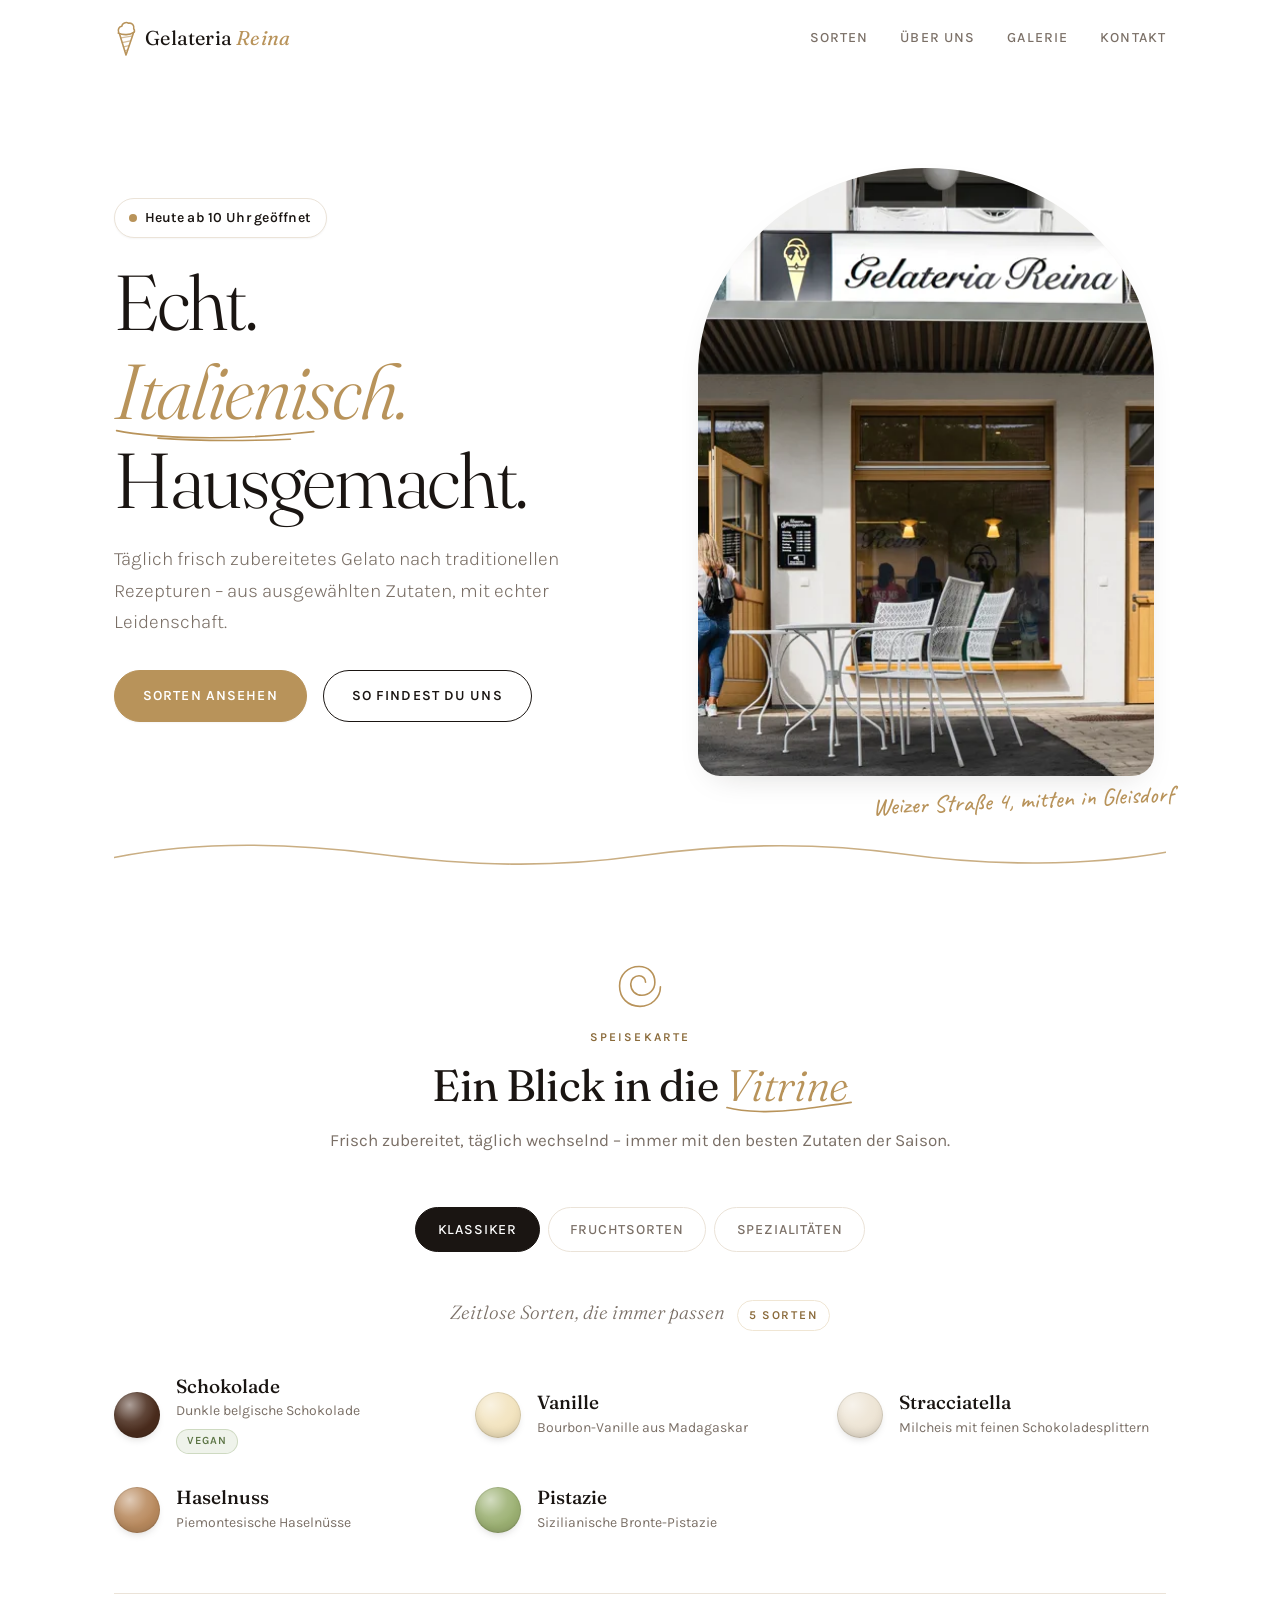
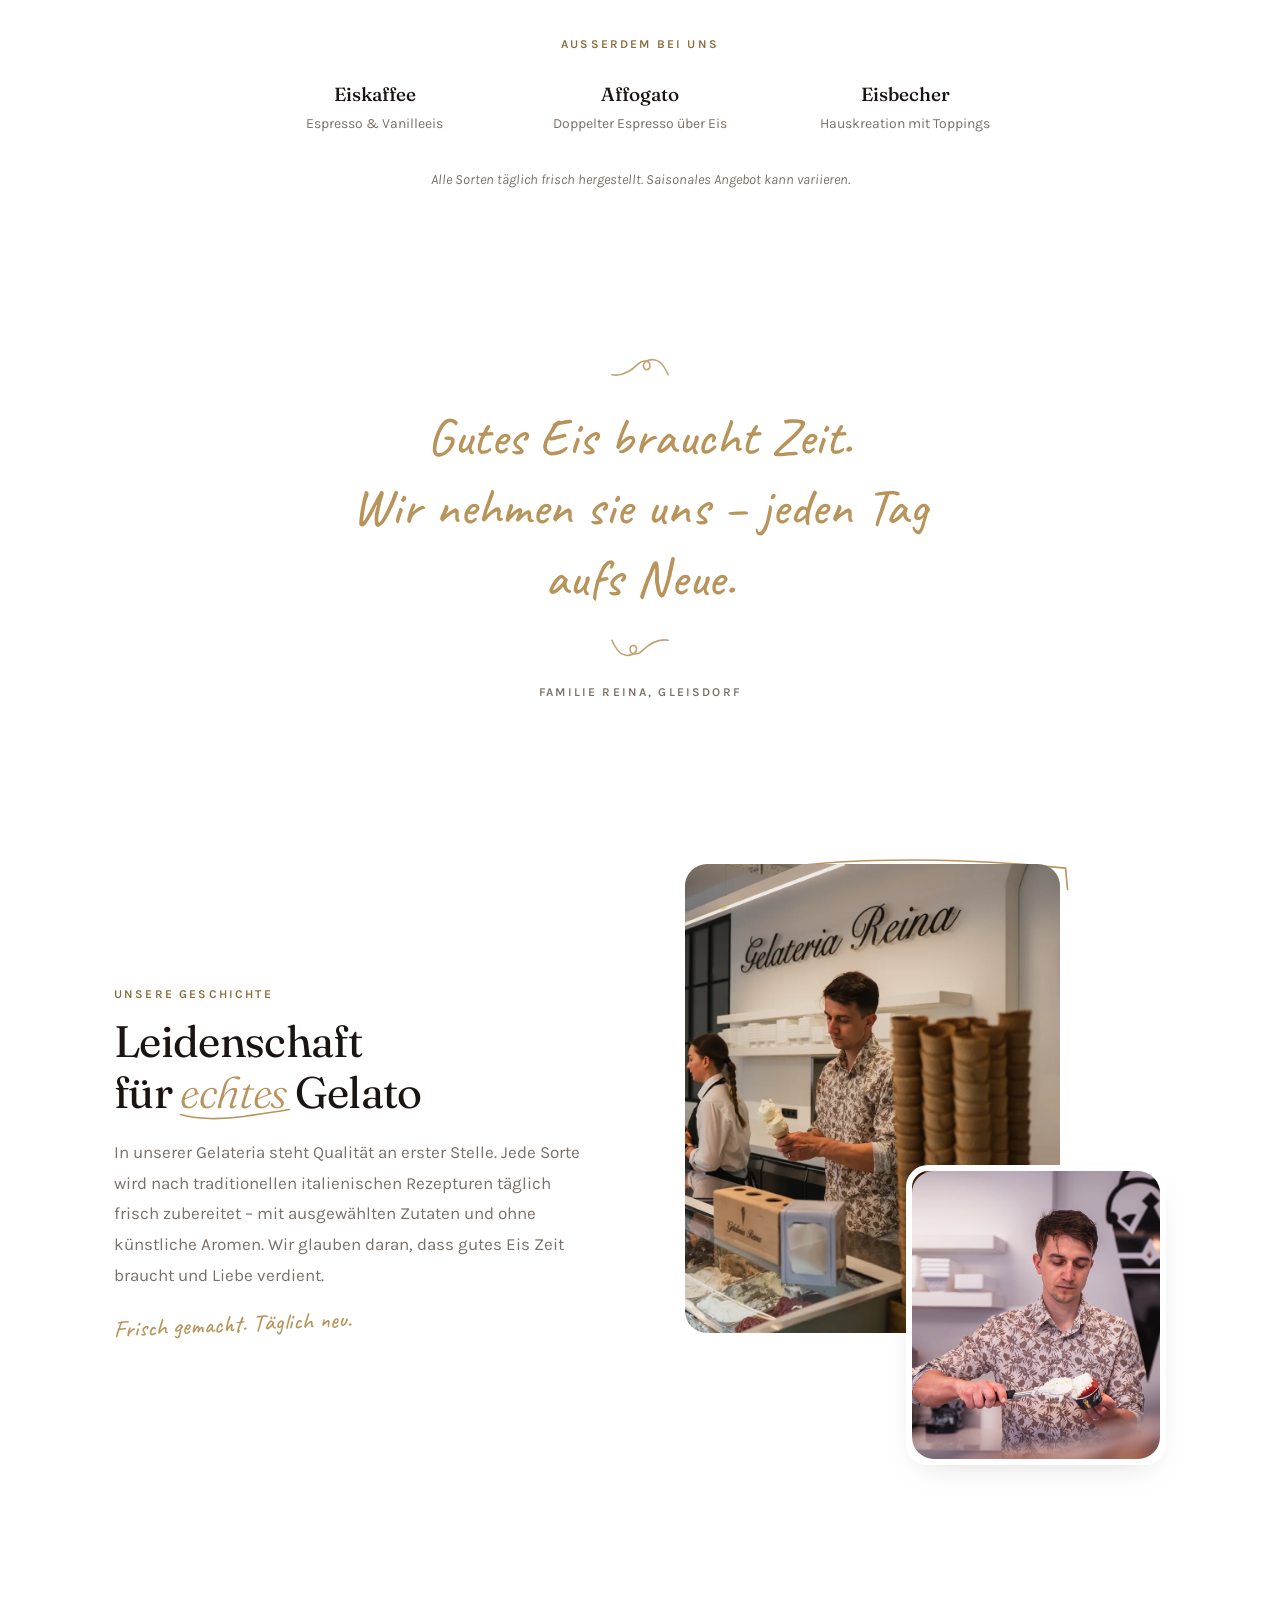
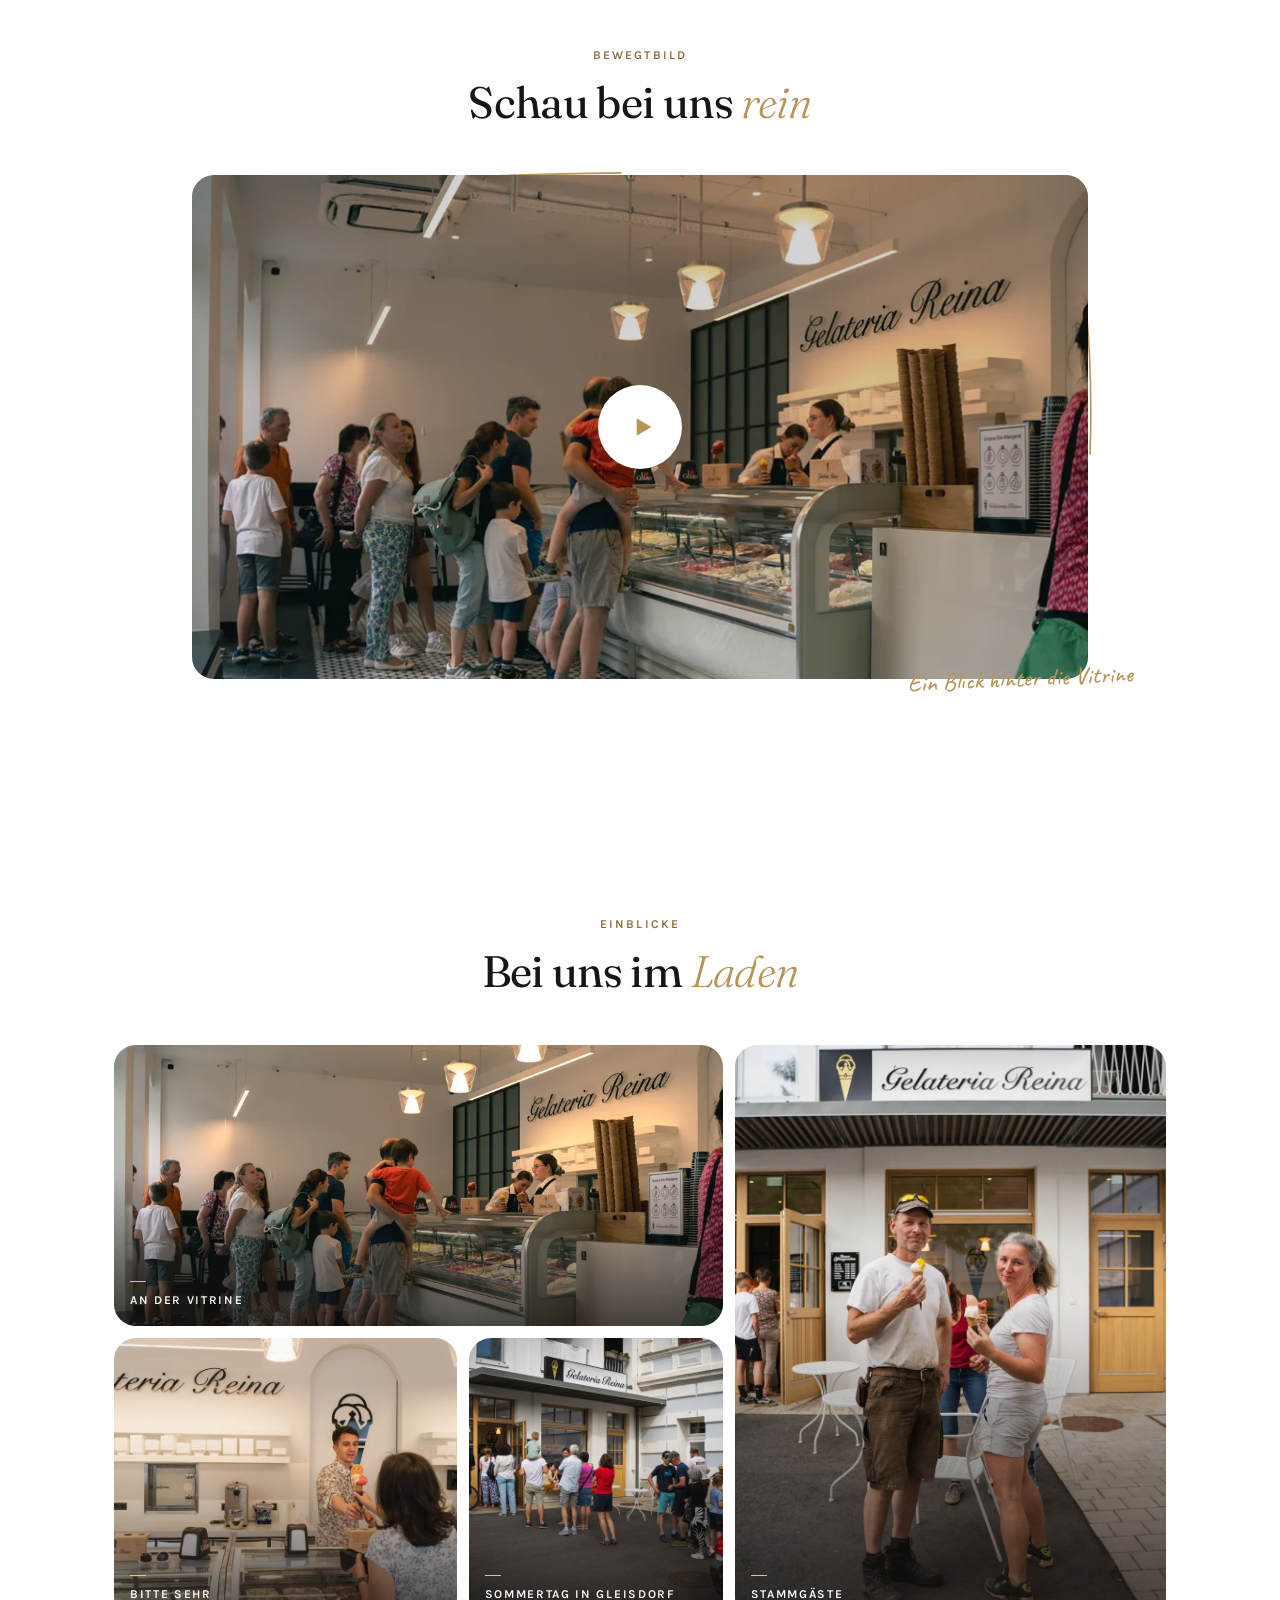
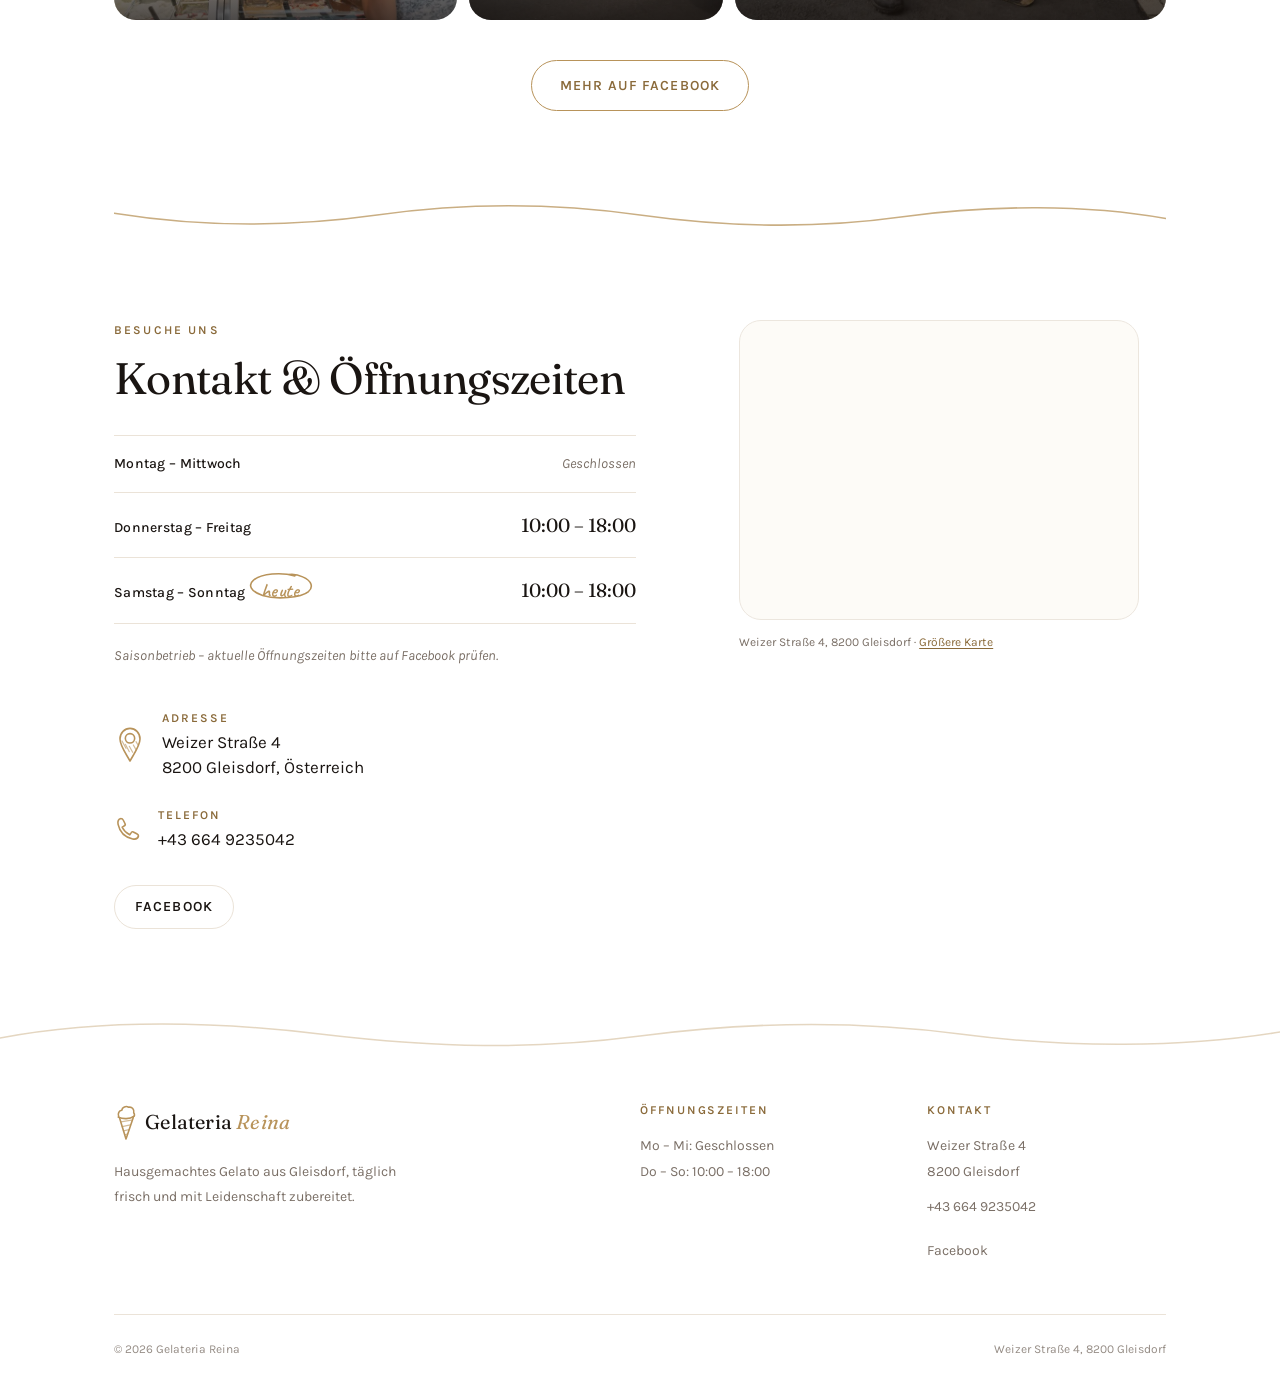
==== index.html @ c2fe5ae9 "Reinweiß + gezeichnetes Gold, mobile first Neue visuelle Sprache: durchgehend weißer Grund, das Gold" ====
<!DOCTYPE html>
<html lang="de">
<head>
  <meta charset="UTF-8">
  <meta name="viewport" content="width=device-width, initial-scale=1.0, viewport-fit=cover">
  <meta name="description" content="Gelateria Reina – Hausgemachtes Gelato in Gleisdorf. Täglich frisch zubereitetes Eis aus besten Zutaten. Do–So 10–18 Uhr.">
  <meta name="theme-color" content="#FFFFFF">
  <meta name="color-scheme" content="light">

  <!-- Open Graph — die Seite wird vor allem über Facebook geteilt -->
  <meta property="og:title" content="Gelateria Reina – Hausgemachtes Gelato Gleisdorf">
  <meta property="og:description" content="Täglich frisch zubereitetes Eis aus besten Zutaten. Weizer Straße 4, 8200 Gleisdorf.">
  <meta property="og:type" content="website">
  <meta property="og:locale" content="de_AT">
  <meta property="og:url" content="https://gelateriareina.at/">
  <meta property="og:image" content="https://gelateriareina.at/assets/images/hero-eisdiele-front.webp">
  <meta property="og:image:alt" content="Die Gelateria Reina in Gleisdorf an einem Sommertag.">

  <title>Gelateria Reina – Hausgemachtes Gelato Gleisdorf</title>

  <link rel="icon" href="assets/favicon.svg" type="image/svg+xml">

  <!-- Hero-Foto vorladen: es ist das LCP-Element. imagesrcset muss zum
       srcset am <img> passen, sonst lädt der Browser zwei Dateien. -->
  <link rel="preload" as="image"
        href="assets/images/hero-eisdiele-front-900.webp"
        imagesrcset="assets/images/hero-eisdiele-front-900.webp 900w, assets/images/hero-eisdiele-front.webp 2000w"
        imagesizes="(min-width: 900px) 52vw, 100vw"
        fetchpriority="high">

  <!-- Schriften: Fraunces (Display), Karla (Fließtext), Caveat (Handschrift).
       Als <link> statt @import in der CSS — spart eine Rundreise. -->
  <link rel="preconnect" href="https://fonts.googleapis.com">
  <link rel="preconnect" href="https://fonts.gstatic.com" crossorigin>
  <link rel="stylesheet" href="https://fonts.googleapis.com/css2?family=Fraunces:ital,opsz,wght@0,9..144,300..700;1,9..144,300..700&family=Karla:ital,wght@0,300..700;1,400&family=Caveat:wght@500;600&display=swap">

  <!-- CSS: base.css zuerst (definiert alle Custom Properties),
       ornaments.css direkt danach (das Ornament-System nutzen alle),
       mobile.css zuletzt (überschreibt bewusst). -->
  <link rel="stylesheet" href="css/base.css">
  <link rel="stylesheet" href="css/ornaments.css">
  <link rel="stylesheet" href="css/layout.css">
  <link rel="stylesheet" href="css/hero.css">
  <link rel="stylesheet" href="css/menu.css">
  <link rel="stylesheet" href="css/about.css">
  <link rel="stylesheet" href="css/video.css">
  <link rel="stylesheet" href="css/contact.css">
  <link rel="stylesheet" href="css/mobile.css">

  <style>
    /* Einblenden beim Scrollen. Bewusst an .js gekoppelt: ohne
       JavaScript wird nichts versteckt, sonst bliebe die halbe
       Seite unsichtbar, falls ein Skript nicht lädt. */
    .js [data-reveal] {
      opacity: 0;
      transform: translateY(18px);
      transition: opacity 0.7s cubic-bezier(0.2, 0.7, 0.2, 1),
                  transform 0.7s cubic-bezier(0.2, 0.7, 0.2, 1);
    }
    .js [data-reveal].revealed { opacity: 1; transform: none; }

    @media (prefers-reduced-motion: reduce) {
      .js [data-reveal] { opacity: 1; transform: none; }
    }
  </style>
  <script>document.documentElement.classList.add('js');</script>
</head>

<body>

  <!-- ===================================================
       HEADER
       =================================================== -->
  <header class="site-header" id="site-header" role="banner">
    <div class="container">
      <a href="#home" class="site-logo" aria-label="Gelateria Reina – zur Startseite">
        <!-- Eistüte vom Ladenschild. Ohne data-draw: die Marke darf
             nie erst nach einer Animation erscheinen. -->
        <svg class="ink ink--cone site-logo-mark" viewBox="0 0 56 88" aria-hidden="true" focusable="false">
          <path d="M11 32 C 8 24, 12 18, 18 17 C 19 10, 28 6, 34 10 C 42 8, 48 15, 46 23 C 49 27, 48 31, 45 32"/>
          <path d="M10 33 C 21 38, 37 38, 46 31"/>
          <path d="M13 35 L28 84 L45 34"/>
          <g class="ink-hatch">
            <path d="M16 44 L41 40"/><path d="M19 55 L38 51"/>
            <path d="M22 65 L35 62"/><path d="M25 74 L32 72"/>
          </g>
        </svg>
        <span class="site-logo-text">Gelateria <span>Reina</span></span>
      </a>

      <nav class="site-nav" aria-label="Hauptnavigation">
        <a href="#sorten" class="nav-link">Sorten</a>
        <a href="#ueber-uns" class="nav-link">Über uns</a>
        <a href="#galerie" class="nav-link">Galerie</a>
        <a href="#kontakt" class="nav-link">Kontakt</a>
      </nav>

      <button class="nav-toggle" id="nav-toggle" aria-label="Menü öffnen" aria-expanded="false">
        <span></span>
        <span></span>
        <span></span>
      </button>
    </div>
  </header>

  <!-- Mobile-Navigation (--i staffelt den Auftritt, siehe layout.css) -->
  <div class="nav-mobile" id="nav-mobile" role="dialog" aria-modal="true" aria-label="Navigation">
    <button class="nav-mobile-close" id="nav-mobile-close" aria-label="Menü schließen">✕</button>
    <a href="#sorten"    class="nav-link" style="--i:0">Sorten</a>
    <a href="#ueber-uns" class="nav-link" style="--i:1">Über uns</a>
    <a href="#galerie"   class="nav-link" style="--i:2">Galerie</a>
    <a href="#kontakt"   class="nav-link" style="--i:3">Kontakt</a>
  </div>


  <main>

    <!-- ===================================================
         HERO

         Weiß statt dunkler Foto-Bühne: die Seite gehört dem
         Weißraum, das Foto ist ein Element darin — kein Hinter-
         grund, über den Text gelegt wird. Am Handy gestapelt
         (Text zuerst), ab 900px zweispaltig. Siehe css/hero.css
         =================================================== -->
    <section class="hero" id="home" aria-label="Startseite">
      <div class="container hero-inner">

        <div class="hero-content">

          <!-- Öffnungsstatus. Text und Zustandsklasse setzt
               js/main.js → initOpeningStatus() in Wiener Zeit.
               Der hier hinterlegte Text ist der Rückfall, falls
               kein JavaScript läuft — deshalb muss er immer
               stimmen (die veröffentlichten Zeiten).

               Saisonpause: data-season-from="03-01" und
               data-season-to="10-31" ergänzen (Format MM-TT),
               dann meldet die Seite außerhalb Winterpause. -->
          <p class="hero-status" id="hero-status">Do – So · 10 – 18 Uhr</p>

          <h1 class="hero-title">
            Echt.<br>
            <span class="swash-word"><em>Italienisch.</em><svg class="ink ink--swash ink--autodraw" viewBox="0 0 200 28" preserveAspectRatio="none" aria-hidden="true" focusable="false"><path data-draw pathLength="100" d="M3 14 C 30 24, 76 25, 116 18 C 148 12, 176 8, 198 3"/><path data-draw pathLength="100" style="--i:1" d="M30 23 C 66 28, 120 26, 162 19"/></svg></span><br>
            Hausgemacht.
          </h1>

          <p class="hero-subtitle">
            Täglich frisch zubereitetes Gelato nach traditionellen Rezepturen –
            aus ausgewählten Zutaten, mit echter Leidenschaft.
          </p>

          <div class="hero-actions">
            <a href="#sorten" class="btn btn--primary">Sorten ansehen</a>
            <a href="#kontakt" class="btn btn--outline">So findest du uns</a>
          </div>
        </div>

        <figure class="hero-figure">
          <div class="hero-photo">
            <img class="hero-img"
                 src="assets/images/hero-eisdiele-front-900.webp"
                 srcset="assets/images/hero-eisdiele-front-900.webp 900w,
                         assets/images/hero-eisdiele-front.webp 2000w"
                 sizes="(min-width: 900px) 52vw, 100vw"
                 width="900" height="600"
                 fetchpriority="high" decoding="async"
                 alt="Die Gelateria Reina in Gleisdorf: Gäste vor dem Eingang unter dem goldenen Schriftzug an einem Sommertag.">
          </div>
          <figcaption class="hand-note hero-note">Weizer Straße 4, mitten in Gleisdorf</figcaption>
        </figure>

      </div>
    </section>


    <!-- Wellen-Trenner statt Farbwechsel: die Seite bleibt weiß,
         die Trennung übernimmt eine gezeichnete Linie. -->
    <div class="wave-divider ink-wrap" data-reveal aria-hidden="true">
      <svg class="ink ink--wave" viewBox="0 0 1200 34" preserveAspectRatio="xMidYMid meet" focusable="false">
        <path data-draw pathLength="100" d="M0 20 C 90 2, 190 2, 300 16 C 410 30, 500 32, 600 18 C 700 4, 800 2, 900 16 C 1000 30, 1110 30, 1200 14"/>
      </svg>
    </div>


    <!-- ===================================================
         SPEISEKARTE — Sorten
         Inhalt kommt aus data/menu.json (js/menu.js).
         Jede Sorte trägt dort ihre Farbe für die Eiskugel.
         =================================================== -->
    <section class="section menu-section" id="sorten" aria-label="Speisekarte">
      <div class="container">
        <header class="section-header" data-reveal>
          <svg class="ink ink--scoop section-mark" viewBox="0 0 56 56" aria-hidden="true" focusable="false">
            <path data-draw pathLength="100" d="M50 30 C 50 42, 40 51, 28 51 C 15 51, 6 42, 6 29 C 6 17, 15 8, 27 8 C 37 8, 44 15, 44 25 C 44 33, 38 39, 30 39 C 23 39, 18 34, 18 27 C 18 22, 22 18, 27 18 C 31 18, 34 21, 34 25"/>
          </svg>
          <span class="t-label">Speisekarte</span>
          <h2 class="t-h2">Ein Blick in die
            <span class="swash-word"><em>Vitrine</em><svg class="ink ink--swash" viewBox="0 0 200 28" preserveAspectRatio="none" aria-hidden="true" focusable="false"><path data-draw pathLength="100" style="--i:1" d="M3 14 C 30 24, 76 25, 116 18 C 148 12, 176 8, 198 3"/></svg></span>
          </h2>
          <p>Frisch zubereitet, täglich wechselnd – immer mit den besten Zutaten der Saison.</p>
        </header>

        <!-- Tabs, Panels und Extras werden von menu.js befüllt.
             Die Tab-Leiste ist am Handy horizontal wischbar. -->
        <div class="menu-tabs-wrap">
          <div class="menu-tabs" id="menu-tabs" role="tablist" aria-label="Eissorte wählen"></div>
        </div>
        <div id="menu-panels"></div>
        <div id="menu-extras"></div>
      </div>
    </section>


    <!-- ===================================================
         ZITAT-BAND
         Die eine handgeschriebene Stelle der Seite. Sparsam
         eingesetzt, damit sie wirkt.
         =================================================== -->
    <section class="section quote-band" aria-label="Unser Versprechen">
      <div class="container quote-inner" data-reveal>
        <svg class="ink ink--flourish quote-flourish quote-flourish--l" viewBox="0 0 64 32" aria-hidden="true" focusable="false">
          <path data-draw pathLength="100" d="M1 24 C 12 26, 22 20, 30 12 C 35 7, 43 8, 43 14 C 43 19, 37 20, 36 15 C 35 9, 44 5, 52 9 C 58 12, 60 18, 63 24"/>
        </svg>

        <blockquote class="quote-text t-hand">
          Gutes Eis braucht Zeit.<br>
          Wir nehmen sie uns – jeden Tag aufs Neue.
        </blockquote>

        <svg class="ink ink--flourish quote-flourish quote-flourish--r" viewBox="0 0 64 32" aria-hidden="true" focusable="false">
          <path data-draw pathLength="100" style="--i:1" d="M1 24 C 12 26, 22 20, 30 12 C 35 7, 43 8, 43 14 C 43 19, 37 20, 36 15 C 35 9, 44 5, 52 9 C 58 12, 60 18, 63 24"/>
        </svg>

        <p class="quote-by t-muted">Familie Reina, Gleisdorf</p>
      </div>
    </section>


    <!-- ===================================================
         ÜBER UNS
         =================================================== -->
    <section class="section about-section" id="ueber-uns" aria-label="Über uns">
      <div class="container">
        <div class="about-grid">
          <div class="about-content" data-reveal>
            <span class="t-label">Unsere Geschichte</span>
            <h2 class="t-h2">Leidenschaft für
              <span class="swash-word"><em>echtes</em><svg class="ink ink--swash" viewBox="0 0 200 28" preserveAspectRatio="none" aria-hidden="true" focusable="false"><path data-draw pathLength="100" style="--i:1" d="M3 14 C 30 24, 76 25, 116 18 C 148 12, 176 8, 198 3"/></svg></span>
              Gelato</h2>
            <p class="about-body">
              In unserer Gelateria steht Qualität an erster Stelle. Jede Sorte wird nach
              traditionellen italienischen Rezepturen täglich frisch zubereitet – mit
              ausgewählten Zutaten und ohne künstliche Aromen. Wir glauben daran, dass
              gutes Eis Zeit braucht und Liebe verdient.
            </p>
            <p class="hand-note about-hand">Frisch gemacht. Täglich neu.</p>
          </div>

          <!-- Das zweite Foto erscheint erst ab 900px: gestapelt
               wirken zwei Bilder untereinander beliebig. -->
          <div class="about-visual" data-reveal>
            <div class="about-img-wrap about-img-wrap--main">
              <img class="about-img-main"
                   src="assets/images/ueber-uns-eisverkauf-900.webp"
                   srcset="assets/images/ueber-uns-eisverkauf-900.webp 900w,
                           assets/images/ueber-uns-eisverkauf.webp 1200w"
                   sizes="(min-width: 900px) 40vw, 100vw"
                   width="900" height="1126" loading="lazy" decoding="async"
                   alt="Mitarbeiter mit frisch gedrehtem Stanitzel vor dem Gelateria-Reina-Schriftzug im Verkaufsraum.">
              <svg class="ink ink--frame about-frame" viewBox="0 0 100 100" preserveAspectRatio="none" aria-hidden="true" focusable="false">
                <path data-draw pathLength="100" d="M5 8 C 26 4, 58 3, 95 6 C 98 30, 99 66, 95 94 C 66 98, 30 97, 6 93 C 2 66, 3 30, 5 9 C 5 9, 8 13, 12 14"/>
              </svg>
            </div>

            <div class="about-img-wrap about-img-wrap--accent">
              <img class="about-img-accent"
                   src="assets/images/ueber-uns-portionieren.webp"
                   width="900" height="1126" loading="lazy" decoding="async"
                   alt="Gelato wird mit dem Spatel in einen Becher portioniert.">
            </div>
          </div>
        </div>
      </div>
    </section>


    <!-- ===================================================
         VIDEO

         Click-to-Play-Fassade: vor dem Klick lädt die Seite
         nichts von YouTube — kein Fremd-Cookie, kein Autoplay,
         das iOS ohnehin blockiert. js/video.js tauscht die
         Fassade beim Klick gegen den Player.

         Die hinterlegte ID gehört zum professionell produzierten
         Video der Gelateria selbst.

         QUELLE WECHSELN:
           YouTube      → data-video-yt="<ID>"
           Eigenes MP4  → data-video-mp4="assets/video/datei.mp4"
         Nur eines von beiden setzen. Ist data-video-mp4 da, hat
         es Vorrang.
         =================================================== -->
    <section class="section video-section" id="video" aria-label="Video">
      <div class="container">
        <header class="section-header" data-reveal>
          <span class="t-label">Bewegtbild</span>
          <h2 class="t-h2">Schau bei uns <em>rein</em></h2>
        </header>

        <div class="video-stage" data-reveal>
          <button class="video-facade" id="video-facade" type="button"
                  data-video-yt="53C8ecrirbI"
                  aria-label="Video abspielen: Impressionen aus der Gelateria Reina">
            <img class="video-poster"
                 src="assets/images/galerie-innenraum-900.webp"
                 srcset="assets/images/galerie-innenraum-900.webp 900w,
                         assets/images/galerie-innenraum.webp 1600w"
                 sizes="(min-width: 900px) 70vw, 100vw"
                 width="900" height="600" loading="lazy" decoding="async"
                 alt="">
            <span class="video-play" aria-hidden="true">
              <svg viewBox="0 0 24 24" fill="currentColor"><path d="M8 5.5v13l11-6.5z"/></svg>
            </span>
          </button>

          <svg class="ink ink--frame video-frame" viewBox="0 0 100 100" preserveAspectRatio="none" aria-hidden="true" focusable="false">
            <path data-draw pathLength="100" d="M5 8 C 26 4, 58 3, 95 6 C 98 30, 99 66, 95 94 C 66 98, 30 97, 6 93 C 2 66, 3 30, 5 9 C 5 9, 8 13, 12 14"/>
          </svg>
        </div>

        <p class="hand-note video-note">Ein Blick hinter die Vitrine</p>
      </div>
    </section>


    <!-- ===================================================
         GALERIE
         Am Handy ein Wisch-Karussell (scroll-snap), ab 640px
         zwei Spalten, ab 900px das Mosaik. Rasterplätze und
         Karussell: css/about.css
         =================================================== -->
    <section class="section gallery-section" id="galerie" aria-label="Galerie">
      <div class="container">
        <header class="section-header" data-reveal>
          <span class="t-label">Einblicke</span>
          <h2 class="t-h2">Bei uns im <em>Laden</em></h2>
        </header>
      </div>

      <!-- Bewusst außerhalb des .container: das Karussell soll am
           Handy bis an den Rand laufen, damit sichtbar wird, dass
           es weitergeht. Das Innenabstand-Polster macht .gallery-grid. -->
      <div class="gallery-grid" id="gallery-grid" data-reveal>

        <figure class="gallery-item gallery-item--wide">
          <img src="assets/images/galerie-innenraum-900.webp"
               srcset="assets/images/galerie-innenraum-900.webp 900w,
                       assets/images/galerie-innenraum.webp 1600w"
               sizes="(min-width: 900px) 55vw, 85vw"
               width="900" height="600" loading="lazy" decoding="async"
               style="object-position: center 60%"
               alt="Blick in den Verkaufsraum – Gäste an der Eisvitrine unter den Pendelleuchten.">
          <figcaption class="gallery-item-caption">An der Vitrine</figcaption>
        </figure>

        <figure class="gallery-item gallery-item--tall">
          <img src="assets/images/galerie-gaeste-900.webp"
               srcset="assets/images/galerie-gaeste-900.webp 900w,
                       assets/images/galerie-gaeste.webp 1000w"
               sizes="(min-width: 900px) 40vw, 85vw"
               width="900" height="1350" loading="lazy" decoding="async"
               alt="Zwei Gäste mit Stanitzel vor dem Eingang der Gelateria Reina.">
          <figcaption class="gallery-item-caption">Stammgäste</figcaption>
        </figure>

        <figure class="gallery-item gallery-item--small">
          <img src="assets/images/galerie-uebergabe-900.webp"
               srcset="assets/images/galerie-uebergabe-900.webp 900w,
                       assets/images/galerie-uebergabe.webp 1400w"
               sizes="(min-width: 900px) 33vw, 85vw"
               width="900" height="600" loading="lazy" decoding="async"
               style="object-position: 60% center"
               alt="Ein frisch gedrehtes Stanitzel wird über die Vitrine hinweg übergeben.">
          <figcaption class="gallery-item-caption">Bitte sehr</figcaption>
        </figure>

        <figure class="gallery-item gallery-item--small">
          <img src="assets/images/galerie-schlange-900.webp"
               srcset="assets/images/galerie-schlange-900.webp 900w,
                       assets/images/galerie-schlange.webp 1400w"
               sizes="(min-width: 900px) 25vw, 85vw"
               width="900" height="600" loading="lazy" decoding="async"
               style="object-position: center 40%"
               alt="Warteschlange vor der Gelateria Reina an einem Sommertag.">
          <figcaption class="gallery-item-caption">Sommertag in Gleisdorf</figcaption>
        </figure>

      </div>

      <!-- Punkte zeigen die Position im Karussell. Nur am Handy
           sichtbar, gefüllt von js/main.js → initGalleryDots(). -->
      <div class="gallery-dots" id="gallery-dots" aria-hidden="true"></div>

      <div class="container">
        <div class="gallery-cta" data-reveal>
          <a href="https://www.facebook.com/GelateriaReina/" target="_blank" rel="noopener" class="btn btn--accent">
            Mehr auf Facebook
          </a>
        </div>
      </div>
    </section>


    <div class="wave-divider ink-wrap" data-reveal aria-hidden="true">
      <svg class="ink ink--wave" viewBox="0 0 1200 34" preserveAspectRatio="xMidYMid meet" focusable="false">
        <path data-draw pathLength="100" d="M0 14 C 100 30, 200 30, 300 16 C 400 2, 500 2, 600 16 C 700 30, 800 32, 900 18 C 1000 4, 1110 4, 1200 20"/>
      </svg>
    </div>


    <!-- ===================================================
         KONTAKT & ÖFFNUNGSZEITEN
         =================================================== -->
    <section class="section contact-section" id="kontakt" aria-label="Kontakt und Öffnungszeiten">
      <div class="container">
        <div class="contact-grid">

          <div class="contact-info" data-reveal>
            <span class="t-label">Besuche uns</span>
            <h2 class="t-h2">Kontakt &amp; Öffnungszeiten</h2>

            <!-- data-days = Wochentage der Zeile (0 = Sonntag).
                 js/main.js hebt darüber die heutige Zeile hervor. -->
            <div class="hours-list" aria-label="Öffnungszeiten">
              <div class="hours-row" data-days="1,2,3">
                <span class="hours-days">
                  Montag – Mittwoch
                  <span class="hours-today-tag">heute<svg class="ink ink--circle" viewBox="0 0 140 60" preserveAspectRatio="none" aria-hidden="true" focusable="false"><path data-draw pathLength="100" d="M100 10 C 72 2, 32 5, 15 19 C 4 28, 9 42, 34 50 C 62 59, 112 55, 128 42 C 138 33, 135 20, 116 12 C 108 8, 96 6, 88 7"/></svg></span>
                </span>
                <span class="hours-time hours-time--closed">Geschlossen</span>
              </div>
              <div class="hours-row" data-days="4,5">
                <span class="hours-days">
                  Donnerstag – Freitag
                  <span class="hours-today-tag">heute<svg class="ink ink--circle" viewBox="0 0 140 60" preserveAspectRatio="none" aria-hidden="true" focusable="false"><path data-draw pathLength="100" d="M100 10 C 72 2, 32 5, 15 19 C 4 28, 9 42, 34 50 C 62 59, 112 55, 128 42 C 138 33, 135 20, 116 12 C 108 8, 96 6, 88 7"/></svg></span>
                </span>
                <span class="hours-time">10:00 – 18:00</span>
              </div>
              <div class="hours-row" data-days="6,0">
                <span class="hours-days">
                  Samstag – Sonntag
                  <span class="hours-today-tag">heute<svg class="ink ink--circle" viewBox="0 0 140 60" preserveAspectRatio="none" aria-hidden="true" focusable="false"><path data-draw pathLength="100" d="M100 10 C 72 2, 32 5, 15 19 C 4 28, 9 42, 34 50 C 62 59, 112 55, 128 42 C 138 33, 135 20, 116 12 C 108 8, 96 6, 88 7"/></svg></span>
                </span>
                <span class="hours-time">10:00 – 18:00</span>
              </div>
            </div>
            <p class="hours-season-note">
              Saisonbetrieb – aktuelle Öffnungszeiten bitte auf Facebook prüfen.
            </p>

            <div class="contact-details">
              <a class="contact-item" href="https://www.openstreetmap.org/?mlat=47.1015&amp;mlon=15.7060#map=17/47.1015/15.7060" target="_blank" rel="noopener">
                <svg class="ink ink--pin contact-mark" viewBox="0 0 48 62" aria-hidden="true" focusable="false">
                  <path data-draw pathLength="100" d="M24 57 C 30 46, 39 34, 39 24 C 39 15 32 8 24 8 C 16 8 9 15 9 24 C 9 34 18 46 24 57"/>
                  <path data-draw pathLength="100" style="--i:1" d="M17 23 C 17 19, 20 16, 24 16 C 28 16, 31 19, 31 23 C 31 27, 28 30, 24 30 C 20 30, 17 27, 17 23"/>
                  <g class="ink-hatch">
                    <path d="M12 27 L18 38"/><path d="M17 32 L23 43"/>
                    <path d="M23 35 L28 44"/><path d="M29 33 L33 40"/><path d="M33 28 L36 33"/>
                  </g>
                </svg>
                <span class="contact-item-body">
                  <span class="contact-item-label">Adresse</span>
                  <span class="contact-item-value">Weizer Straße 4<br>8200 Gleisdorf, Österreich</span>
                </span>
              </a>

              <a class="contact-item" href="tel:+436649235042">
                <svg class="ink contact-mark contact-mark--phone" viewBox="0 0 48 48" aria-hidden="true" focusable="false">
                  <path data-draw pathLength="100" d="M12 6 C 8 7, 6 11, 7 16 C 10 30, 18 38, 32 41 C 37 42, 41 40, 42 36 C 42 34, 41 33, 39 32 L33 29 C 31 28, 30 29, 29 31 L27 34 C 21 31, 17 27, 14 21 L17 19 C 19 18, 20 17, 19 15 L16 9 C 15 7, 14 6, 12 6"/>
                </svg>
                <span class="contact-item-body">
                  <span class="contact-item-label">Telefon</span>
                  <span class="contact-item-value">+43 664 9235042</span>
                </span>
              </a>
            </div>

            <div class="social-links">
              <a href="https://www.facebook.com/GelateriaReina/" target="_blank" rel="noopener" class="social-link" aria-label="Gelateria Reina auf Facebook">
                Facebook
              </a>
            </div>
          </div>

          <div class="contact-map" data-reveal>
            <!-- src steht in data-src, gesetzt wird es von
                 js/main.js → initMap(), sobald die Karte in den Blick
                 kommt. Grund: die OSM-Einbettung misst ihre Kachel-
                 fläche genau einmal beim Erzeugen des Dokuments. Steht
                 die Rasterbreite dann noch nicht fest, bleibt die Karte
                 auf halber Breite in der Ecke hängen. -->
            <iframe
              class="map-frame"
              data-src="https://www.openstreetmap.org/export/embed.html?bbox=15.697%2C47.095%2C15.715%2C47.108&layer=mapnik&marker=47.1015%2C15.7060"
              title="Standort Gelateria Reina auf der Karte"
              allowfullscreen>
            </iframe>
            <p class="map-caption">
              Weizer Straße 4, 8200 Gleisdorf ·
              <a href="https://www.openstreetmap.org/?mlat=47.1015&mlon=15.7060#map=16/47.1015/15.7060" target="_blank" rel="noopener">
                Größere Karte
              </a>
            </p>
          </div>

        </div>
      </div>
    </section>

  </main>


  <!-- ===================================================
       FOOTER
       =================================================== -->
  <footer class="site-footer" role="contentinfo">
    <div class="footer-wave ink-wrap" aria-hidden="true">
      <svg class="ink ink--wave" viewBox="0 0 1200 34" preserveAspectRatio="none" focusable="false">
        <path d="M0 20 C 90 2, 190 2, 300 16 C 410 30, 500 32, 600 18 C 700 4, 800 2, 900 16 C 1000 30, 1110 30, 1200 14"/>
      </svg>
    </div>

    <div class="container">
      <div class="footer-grid">
        <div class="footer-brand">
          <a href="#home" class="site-logo">
            <svg class="ink ink--cone site-logo-mark" viewBox="0 0 56 88" aria-hidden="true" focusable="false">
              <path d="M11 32 C 8 24, 12 18, 18 17 C 19 10, 28 6, 34 10 C 42 8, 48 15, 46 23 C 49 27, 48 31, 45 32"/>
              <path d="M10 33 C 21 38, 37 38, 46 31"/>
              <path d="M13 35 L28 84 L45 34"/>
              <g class="ink-hatch">
                <path d="M16 44 L41 40"/><path d="M19 55 L38 51"/>
                <path d="M22 65 L35 62"/><path d="M25 74 L32 72"/>
              </g>
            </svg>
            <span class="site-logo-text">Gelateria <span>Reina</span></span>
          </a>
          <p>Hausgemachtes Gelato aus Gleisdorf, täglich frisch und mit Leidenschaft zubereitet.</p>
        </div>

        <div class="footer-col">
          <h4>Öffnungszeiten</h4>
          <p>Mo – Mi: Geschlossen</p>
          <p>Do – So: 10:00 – 18:00</p>
        </div>

        <div class="footer-col">
          <h4>Kontakt</h4>
          <p>Weizer Straße 4<br>8200 Gleisdorf</p>
          <a href="tel:+436649235042">+43 664 9235042</a>
          <a href="https://www.facebook.com/GelateriaReina/" target="_blank" rel="noopener">Facebook</a>
        </div>
      </div>

      <div class="footer-bottom">
        <span>© <span id="footer-year">2026</span> Gelateria Reina</span>
        <span>Weizer Straße 4, 8200 Gleisdorf</span>
      </div>
    </div>
  </footer>


  <!-- ===================================================
       AKTIONSBALKEN — nur am Handy

       Wer unterwegs nach einer Eisdiele sucht, will anrufen oder
       hinfinden. Erscheint erst, wenn der Hero durch ist
       (js/main.js → initActionBar()), und ist ab 900px nicht
       vorhanden. Styling: css/mobile.css
       =================================================== -->
  <div class="action-bar" id="action-bar">
    <a class="action-bar-item" href="tel:+436649235042">
      <svg viewBox="0 0 24 24" fill="none" stroke="currentColor" stroke-width="1.7" aria-hidden="true">
        <path d="M6.2 3.5h3l1.5 3.8-1.9 1.4a11.5 11.5 0 0 0 5.5 5.5l1.4-1.9 3.8 1.5v3a1.7 1.7 0 0 1-1.9 1.7C10.6 17.8 6.2 13.4 4.5 5.4A1.7 1.7 0 0 1 6.2 3.5Z" stroke-linejoin="round"/>
      </svg>
      Anrufen
    </a>
    <a class="action-bar-item" href="https://www.openstreetmap.org/?mlat=47.1015&amp;mlon=15.7060#map=17/47.1015/15.7060" target="_blank" rel="noopener">
      <svg viewBox="0 0 24 24" fill="none" stroke="currentColor" stroke-width="1.7" aria-hidden="true">
        <path d="M12 21s7-5.6 7-11a7 7 0 1 0-14 0c0 5.4 7 11 7 11Z" stroke-linejoin="round"/>
        <circle cx="12" cy="10" r="2.6"/>
      </svg>
      Route
    </a>
  </div>


  <!-- JS: main.js zuerst (Nav, Scroll, Öffnungsstatus), dann menu.js -->
  <script src="js/main.js"></script>
  <script src="js/menu.js"></script>
  <script src="js/video.js"></script>
  <script>
    document.getElementById('footer-year').textContent = new Date().getFullYear();
  </script>

</body>
</html>
---- css/base.css ----
/* =========================================================
   base.css — Design Tokens, Reset, Typografie
   ZUERST laden: alle anderen Stylesheets setzen die hier
   definierten Custom Properties voraus.

   Die Schriften werden in index.html per <link> geladen, nicht
   per @import — ein @import in der ersten CSS-Datei verzögert
   das Rendering zusätzlich um eine Rundreise.

   MOBILE FIRST: Alle Grundwerte gelten für das Handy.
   Erweiterungen ausschließlich per @media (min-width: …),
   Stufen 640 / 900 / 1200. Siehe css/CLAUDE.md.
   ========================================================= */

:root {
  /* --- Farben -------------------------------------------------
     Hergeleitet vom Ladenschild: weiße Tafel, schwarze Schreib-
     schrift, goldene Eistüte. Die Seite ist deshalb reinweiß —
     das Gold ist die einzige Farbe und trägt allein. */
  --c-bg:            #FFFFFF;  /* Seitengrund, durchgehend         */
  --c-bg-card:       #FFFFFF;
  --c-paper:         #FAF7F2;  /* minimal warm, nur für Fotoränder  */
  --c-text:          #1A1512;  /* warmes Schwarz statt Neutralgrau  */
  --c-text-muted:    #7A6F66;
  --c-accent:        #B8935A;  /* Gold vom Schild, Flächen und Deko */
  --c-accent-hover:  #9C7A44;
  --c-accent-deep:   #8A6A3A;  /* dunkleres Gold für kleinen Text —
                                  #B8935A auf Weiß hat nur 3:1      */
  --c-accent-light:  #F0E6D4;
  --c-accent-bright: #E3C384;  /* Gold auf dunklem Grund            */
  --c-border:        #EBE3D8;
  --c-ink:           #17110D;  /* Video-Bühne, dunkle Flächen       */
  --c-pistachio:     #8FA872;  /* zweite Markenfarbe, siehe Vitrine */
  --c-white:         #FFFFFF;

  /* --- Schrift ------------------------------------------------
     Fraunces: warme Serife mit optischer Größenachse — trägt die
       Persönlichkeit und grenzt uns von den üblichen Versal-
       Grotesk-Auftritten anderer Eisdielen ab.
     Karla: Grotesk mit eigenem Charakter (v.a. in den Ziffern).
     Caveat: nur für kurze handgeschriebene Gold-Zeilen. Bewusst
       nicht die formelle Schreibschrift vom Schild — das wäre
       Logo-Imitat, nicht Handschrift. */
  --f-display: 'Fraunces', 'Cormorant Garamond', Georgia, serif;
  --f-sans:    'Karla', system-ui, -apple-system, sans-serif;
  --f-hand:    'Caveat', 'Segoe Script', cursive;
  --f-serif:   var(--f-display);  /* Altname, weiter gültig */

  /* --- Typo-Skala --------------------------------------------
     Untergrenzen bewusst niedrig: „Hausgemacht." muss bei 360 px
     in eine Zeile passen, ohne zu brechen oder überzulaufen. */
  --text-xs:   0.75rem;
  --text-sm:   0.875rem;
  --text-base: 1.0625rem;
  --text-lg:   1.1875rem;
  --text-xl:   1.375rem;
  --text-2xl:  clamp(1.5rem,   1.3rem  + 0.9vw, 1.875rem);
  --text-3xl:  clamp(1.75rem,  1.35rem + 1.9vw, 2.75rem);
  --text-4xl:  clamp(2.125rem, 1.5rem  + 2.9vw, 3.75rem);
  --text-5xl:  clamp(2.375rem, 1.5rem  + 4.2vw, 5rem);
  /* Handschrift trägt optisch kleiner als eine Serife —
     deshalb eine eigene, großzügigere Stufe. */
  --text-hand: clamp(1.75rem,  1.1rem  + 3.2vw, 3.25rem);

  /* --- Abstände --- */
  --space-1:  0.25rem;
  --space-2:  0.5rem;
  --space-3:  0.75rem;
  --space-4:  1rem;
  --space-5:  1.25rem;
  --space-6:  1.5rem;
  --space-8:  2rem;
  --space-10: 2.5rem;
  --space-12: 3rem;
  --space-16: 4rem;
  --space-20: 5rem;
  --space-24: 6rem;
  --space-32: 8rem;

  /* --- Sections ---
     Ohne farbige Flächen trägt allein der Weißraum die Trennung.
     Deshalb großzügiger als zuvor — aber am Handy nicht so groß,
     dass Scrollen zur Arbeit wird. */
  --section-padding: clamp(3.5rem, 11vw, 8rem) 0;
  --max-width: 1180px;
  /* Höhe des fixen Headers — Ankersprünge dürfen nicht darunter
     landen. Am Handy ist der Header flacher. Der Wert muss zur
     tatsächlichen Höhe passen: Logo (--tap) plus Polsterung. */
  --header-h: 4.25rem;
  --header-offset: calc(var(--header-h) + 0.5rem);

  /* --- Trefferflächen ---
     Alles Antippbare mindestens so hoch. Die optische Größe darf
     kleiner sein, die Trefferfläche nicht. */
  --tap: 44px;

  /* --- Effekte --- */
  --radius-sm:   4px;
  --radius:      10px;
  --radius-lg:   22px;
  --radius-pill: 999px;
  /* Organische Fotoform — vier ungleiche Ecken, damit das Bild
     wie ausgeschnitten wirkt und nicht wie ein Browser-Rechteck */
  --radius-blob: 46% 54% 52% 48% / 40% 44% 56% 60%;

  /* Auf Reinweiß wirken kräftige Schatten sofort schmutzig —
     hier tragen sie nur noch, sie zeichnen nicht. */
  --shadow-sm: 0 1px 2px rgba(26, 21, 18, 0.04);
  --shadow:    0 12px 34px -18px rgba(26, 21, 18, 0.22);
  --shadow-lg: 0 30px 70px -34px rgba(26, 21, 18, 0.30);

  --transition:      0.25s cubic-bezier(0.4, 0, 0.2, 1);
  --transition-slow: 0.6s  cubic-bezier(0.4, 0, 0.2, 1);
}

@media (min-width: 900px) {
  :root {
    --header-h: 5rem;
    /* Nicht größer: zwei Sections stoßen mit je diesem Wert
       aneinander, aus 7rem werden also 14rem Luft dazwischen. */
    --section-padding: clamp(4.5rem, 7vw, 7rem) 0;
  }
}

/* --- Reset --- */
*, *::before, *::after { box-sizing: border-box; margin: 0; padding: 0; }

html {
  scroll-behavior: smooth;
  font-size: 16px;
  -webkit-font-smoothing: antialiased;
  -moz-osx-font-smoothing: grayscale;
  /* Querformat-Drehung am iPhone soll die Schrift nicht aufblasen */
  -webkit-text-size-adjust: 100%;
}

body {
  background-color: var(--c-bg);
  color: var(--c-text);
  font-family: var(--f-sans);
  font-size: var(--text-base);
  font-weight: 400;
  line-height: 1.7;
  /* Letzte Verteidigung gegen seitliches Scrollen. Die eigentliche
     Arbeit machen die .ink-Container mit overflow: clip — Deko darf
     überhängen, ohne die Seite breiter zu machen. */
  overflow-x: hidden;
}

img { display: block; max-width: 100%; height: auto; }
a { color: inherit; text-decoration: none; }
ul, ol { list-style: none; }
button { cursor: pointer; border: none; background: none; font: inherit; color: inherit; }

/* Ankersprünge landen sonst hinter dem fixen Header */
section[id] { scroll-margin-top: var(--header-offset); }

/* Sichtbarer Tastaturfokus — gilt für alles, überall */
:focus-visible {
  outline: 2px solid var(--c-accent-deep);
  outline-offset: 3px;
  border-radius: var(--radius-sm);
}

::selection {
  background: var(--c-accent-light);
  color: var(--c-text);
}

/* --- Typografie-Utilities --- */
.t-serif { font-family: var(--f-display); }

.t-display {
  font-family: var(--f-display);
  font-size: var(--text-5xl);
  font-weight: 300;
  line-height: 1.05;
  letter-spacing: -0.025em;
}

.t-h1 {
  font-family: var(--f-display);
  font-size: var(--text-4xl);
  font-weight: 400;
  line-height: 1.1;
  letter-spacing: -0.02em;
}

.t-h2 {
  font-family: var(--f-display);
  font-size: var(--text-3xl);
  font-weight: 400;
  line-height: 1.15;
  letter-spacing: -0.015em;
}

.t-h3 { font-family: var(--f-display); font-size: var(--text-2xl); font-weight: 500; line-height: 1.25; }
.t-h4 { font-family: var(--f-display); font-size: var(--text-xl);  font-weight: 500; }

/* Deutsche Überschriften sind lang und zusammengesetzt: ausgewogen
   umbrechen, im Notfall trennen statt überlaufen. */
.t-display, .t-h1, .t-h2, .t-h3 {
  text-wrap: balance;
  overflow-wrap: break-word;
  hyphens: auto;
}

/* Kursiv gesetzte Akzentwörter in Überschriften */
.t-h1 em, .t-h2 em, .t-display em {
  font-style: italic;
  font-weight: 300;
  color: var(--c-accent);
}

/* Kleiner Versaltext braucht das dunklere Gold — das helle
   erreicht auf Weiß keine 4.5:1. */
.t-label {
  font-family: var(--f-sans);
  font-size: var(--text-xs);
  font-weight: 600;
  letter-spacing: 0.18em;
  text-transform: uppercase;
  color: var(--c-accent-deep);
}

.t-body  { font-size: var(--text-base); line-height: 1.75; }
.t-muted { color: var(--c-text-muted); }

/* Handgeschriebene Gold-Zeile. Leicht schräg gestellt, damit sie
   wie hingeschrieben wirkt und nicht wie eine gesetzte Zeile. */
.t-hand {
  font-family: var(--f-hand);
  font-size: var(--text-hand);
  font-weight: 500;
  line-height: 1.25;
  color: var(--c-accent);
  letter-spacing: 0.01em;
}

/* --- Layout-Utilities --- */
.container {
  width: 100%;
  max-width: var(--max-width);
  margin-inline: auto;
  padding-inline: clamp(1.25rem, 5vw, 4rem);
}

.section { padding: var(--section-padding); }

/* Ein `.section--soft` mit sandfarbenem Grund gab es hier einmal.
   Die Seite ist jetzt durchgehend weiß — abwechselnde Flächen
   trennen die Sections nicht mehr, das übernimmt der Weißraum und
   die gezeichnete Welle (.wave-divider). */

/* Gemeinsamer Kopf aller Sections (Eyebrow + H2 + Fließtext).
   Am Handy linksbündig: zentrierter Fließtext über drei, vier
   Zeilen ist auf schmalen Displays mühsam zu lesen. */
.section-header {
  max-width: 620px;
  margin: 0 0 var(--space-10);
}
.section-header .t-label { display: block; margin-bottom: var(--space-3); }
.section-header .t-h2    { margin-bottom: var(--space-4); }
.section-header p        { color: var(--c-text-muted); }

@media (min-width: 900px) {
  .section-header {
    text-align: center;
    margin-inline: auto;
    margin-bottom: var(--space-12);
  }
}

/* Ein `.divider` (48px goldener Balken) stand hier. Ersetzt durch
   die gezeichneten Ornamente — ein gesetzter Balken neben lauter
   Federstrichen sah aus wie aus einem anderen Bausatz. */

/* --- Buttons ---
   min-height statt nur Padding: die Trefferfläche muss auch dann
   stimmen, wenn die Beschriftung kurz ist. */
.btn {
  display: inline-flex;
  align-items: center;
  justify-content: center;
  gap: var(--space-2);
  min-height: var(--tap);
  padding: 0.8rem 1.75rem;
  font-family: var(--f-sans);
  font-size: var(--text-sm);
  font-weight: 600;
  letter-spacing: 0.08em;
  text-transform: uppercase;
  text-align: center;
  border-radius: var(--radius-pill);
  border: 1px solid transparent;
  transition: background var(--transition), color var(--transition),
              border-color var(--transition), transform var(--transition),
              box-shadow var(--transition);
}
.btn:active { transform: translateY(0); }

/* Anheben nur, wo es einen Zeiger gibt — auf Touch bleibt der
   Effekt sonst nach dem Tippen hängen. */
@media (hover: hover) {
  .btn:hover { transform: translateY(-2px); }
}

/* Gefüllt, gold — die eine Hauptaktion je Section */
.btn--primary {
  background: var(--c-accent);
  border-color: var(--c-accent);
  color: var(--c-white);
  box-shadow: var(--shadow-sm);
}
@media (hover: hover) {
  .btn--primary:hover {
    background: var(--c-accent-hover);
    border-color: var(--c-accent-hover);
    box-shadow: var(--shadow);
  }
}

/* Umrandet — Nebenaktionen */
.btn--outline {
  border-color: var(--c-text);
  color: var(--c-text);
}
@media (hover: hover) {
  .btn--outline:hover { background: var(--c-text); color: var(--c-bg); }
}

.btn--accent {
  border-color: var(--c-accent);
  color: var(--c-accent-deep);
}
@media (hover: hover) {
  .btn--accent:hover { background: var(--c-accent); color: var(--c-white); }
}

/* --- Reduzierte Bewegung ---
   Gilt global, nicht nur im Hero: wer das System entsprechend
   eingestellt hat, bekommt keine Übergänge und keine Sprünge.
   Animationen mit backwards-Endzustand müssen zusätzlich in ihrer
   eigenen Datei abgeschaltet werden — siehe css/CLAUDE.md. */
@media (prefers-reduced-motion: reduce) {
  html { scroll-behavior: auto; }
  *, *::before, *::after {
    animation-duration: 0.01ms !important;
    animation-iteration-count: 1 !important;
    transition-duration: 0.01ms !important;
    scroll-behavior: auto !important;
  }
  .btn:hover { transform: none; }
}

/* --- Breakpoints ----------------------------------------------
   Mobile first, ausschließlich min-width:
     (kein Query) Handy, Grundlayout — hier wird entworfen
     640px       großes Handy quer / kleines Tablet
     900px       Tablet quer / Laptop — hier wird zweispaltig
     1200px      großer Bildschirm, letzter Feinschliff
   max-width-Queries bitte nicht wieder einführen: gemischte
   Richtungen sind der Zustand, in dem niemand mehr weiß, welche
   Regel gewinnt.
   -------------------------------------------------------------- */
---- css/ornaments.css ----
/* =========================================================
   ornaments.css — das gezeichnete Gold

   Alle verspielten Elemente der Seite sind Inline-SVG im
   Federstrich-Stil: dünne, leicht zittrige Linien, sparsame
   Schraffur, keine Flächen. Sie zeichnen sich beim Scrollen
   selbst.

   WARUM INLINE UND KEIN SPRITE:
   <use> auf ein externes (oder auch nur ein eigenes <symbol>)
   erzeugt einen Shadow-Tree. Vererbbare Eigenschaften kommen dort
   an, stroke-dasharray/-dashoffset pro Pfad aber nicht — genau die
   brauchen wir. Deshalb steht jedes Ornament dort im Markup, wo es
   hingehört.

   MARKUP-MUSTER:
     <svg class="ink ink--swash" viewBox="0 0 200 24"
          aria-hidden="true" focusable="false">
       <path data-draw pathLength="100" d="…"/>
     </svg>

   pathLength="100" normiert jede Pfadlänge auf 100. Dadurch
   funktioniert ein einziger dasharray-Wert für alle Ornamente,
   egal wie lang der Pfad tatsächlich ist. Ohne das müsste man
   jede Länge einzeln ausmessen.
   ========================================================= */

/* --- Grundform ---------------------------------------------- */

.ink {
  display: block;
  color: var(--c-accent);
  pointer-events: none;
}

/* Gilt für JEDEN Pfad, nicht nur die animierten: Ornamente ohne
   [data-draw] (Logo, Footer-Welle) sollen genauso aussehen, nur
   eben ohne Zeichenbewegung. */
.ink path {
  fill: none;
  stroke: currentColor;
  stroke-width: var(--ink-w, 1.6);
  stroke-linecap: round;
  stroke-linejoin: round;
  /* Entscheidend fürs Handy: die Strichstärke bleibt in CSS-Pixeln
     stehen, egal wie klein das SVG skaliert oder wie stark der
     viewBox verzerrt wird (preserveAspectRatio="none"). Ohne das
     werden Schraffuren bei 390 px zu grauem Matsch und gestreckte
     Rahmen bekommen unterschiedlich dicke Kanten. */
  vector-effect: non-scaling-stroke;
}

/* Schraffur ist Beiwerk und darf nie so laut sein wie die Kontur */
.ink .ink-hatch path { opacity: 0.62; stroke-width: var(--ink-w-hatch, 1.2); }

/* Deko darf über Kanten hinausragen, ohne die Seite breiter zu
   machen. clip statt hidden: erzeugt keinen Scroll-Container. */
.ink-wrap { overflow: clip; }


/* --- Die Zeichenbewegung -------------------------------------
   Hängt am bestehenden Reveal-System aus js/main.js: sobald ein
   Vorfahre mit [data-reveal] die Klasse .revealed bekommt, laufen
   die Striche los. Kein eigenes JavaScript nötig.

   An .js gekoppelt wie die Reveal-Regel in index.html: ohne
   JavaScript wird nichts versteckt, sonst blieben die Ornamente
   für immer unsichtbar. */

.js .ink path[data-draw] {
  stroke-dasharray: 100;
  stroke-dashoffset: 100;
}

.js [data-reveal].revealed .ink path[data-draw],
.js .ink--autodraw path[data-draw] {
  animation: ink-draw var(--ink-dur, 0.85s) cubic-bezier(0.4, 0, 0.25, 1) forwards;
  animation-delay: calc(var(--i, 0) * 90ms);
}

/* Der Hero wartet auf keinen Scroll — er ist ja schon da. Der
   Schwung zeichnet sich nach dem Auftritt der Überschrift
   (siehe hero-rise in hero.css, letzte Stufe bei 0.58s). */
.js .ink--autodraw path[data-draw] {
  animation-delay: calc(1.15s + var(--i, 0) * 180ms);
}

@keyframes ink-draw { to { stroke-dashoffset: 0; } }

/* Ab Tablet darf es etwas länger und gestaffelter sein. Am Handy
   wird schnell gescrollt — lange Animationen hinken dem Daumen
   hinterher und man sieht nur halb gezeichnete Striche. */
@media (min-width: 900px) {
  .js [data-reveal].revealed .ink path[data-draw] {
    animation-duration: var(--ink-dur, 1.1s);
    animation-delay: calc(var(--i, 0) * 150ms);
  }
}


/* --- Die einzelnen Ornamente ---------------------------------
   Jedes bringt seine eigene Größe mit. Breiten in ch bzw. em, wo
   das Ornament zu Text gehört — dann wächst es mit der Schrift
   statt gegen sie. */

/* Unterstreichungsschwung unter kursiven Akzentwörtern.
   Sitzt absolut unter dem Wort, deshalb braucht der Träger
   position: relative (siehe .swash-word). */
.swash-word {
  position: relative;
  display: inline-block;
}
/* Der Schwung muss in die Zeilenlücke passen, nicht in die nächste
   Zeile hineinlaufen. Deshalb feste, kleine Höhe in em statt
   height:auto — das SVG trägt preserveAspectRatio="none", die
   Kurve wird also flachgedrückt statt mitzuwachsen. Die
   Strichstärke bleibt dank non-scaling-stroke gleich. */
.ink--swash {
  position: absolute;
  left: -0.03em;
  top: 100%;
  width: 105%;
  height: 0.3em;
  margin-top: -0.22em;
  color: var(--c-accent);
}

/* Eistüte — die Marke, abgeleitet vom Logo auf dem Ladenschild */
.ink--cone { width: 44px; height: auto; }

/* Gelato-Spirale, Auftakt der Sortensektion */
.ink--scoop { width: 52px; height: auto; }

/* Ornament über einem Sektionskopf. Am Handy linksbündig wie der
   Kopf selbst, ab 900px mittig — sonst steht es allein daneben. */
.section-mark { margin-bottom: var(--space-4); }
@media (min-width: 900px) {
  .section-mark { margin-inline: auto; }
}

/* Krummer Pfeil. Zeigt auf genau eine Sache — nie mehrere
   gleichzeitig, sonst wird aus Hinweis Dekoration. */
.ink--arrow { width: 46px; height: auto; }

/* Wellige Trennlinie zwischen Sektionen. Skaliert proportional
   mit der Breite: am Handy dadurch von selbst flacher. */
.ink--wave { width: 100%; height: auto; opacity: 0.75; }

.wave-divider {
  padding-inline: clamp(1.25rem, 5vw, 4rem);
  max-width: var(--max-width);
  margin-inline: auto;
}

/* Kringel um ein Wort („heute"). preserveAspectRatio="none" im
   Markup: der Kringel legt sich um beliebig breite Wörter, die
   Strichstärke bleibt dank non-scaling-stroke gleich. */
.ink--circle {
  position: absolute;
  inset: -0.5em -0.75em -0.4em;
  width: auto;
  height: auto;
}

/* Standortnadel mit Schraffur */
.ink--pin { width: 40px; height: auto; }

/* Gezeichneter Rahmen hinter Fotos und der Video-Fassade.

   width/height müssen HIER stehen: ein <svg> ohne width/height-
   Attribut ist ein ersetztes Element mit der Standardgröße
   300×150. Über inset allein bekommt es die nicht — der Rahmen
   bräche dann nach 150px einfach ab.

   Der Versatz läuft deshalb über margin (siehe .about-frame,
   .video-frame): Größe bleibt 100%, die Lage verschiebt sich. */
.ink--frame {
  position: absolute;
  inset: 0;
  width: 100%;
  height: 100%;
  --ink-w: 1.6;
}

/* Schnörkelpaar und Funken sind die feinsten Ornamente. Sie
   verlieren beim Verkleinern ihre Form — deshalb am Handy nicht
   verkleinern, sondern weglassen. */
.ink--flourish,
.ink--sparkle { display: none; }

@media (min-width: 900px) {
  .ink--flourish { display: block; width: 58px; height: auto; opacity: 0.85; }
  .ink--sparkle  { display: block; width: 26px; height: auto; opacity: 0.7; }
}


/* --- Handgeschriebene Zeilen ---------------------------------
   Caveat, in Gold, leicht aus der Achse gedreht. Sparsam
   einsetzen: die Wirkung lebt davon, dass es die Ausnahme ist. */

.hand-note {
  font-family: var(--f-hand);
  font-size: clamp(1.125rem, 0.95rem + 0.8vw, 1.5rem);
  font-weight: 500;
  line-height: 1.3;
  color: var(--c-accent);
  display: inline-block;
  transform: rotate(-2.5deg);
  transform-origin: left center;
}

.hand-note--right {
  transform: rotate(2deg);
  transform-origin: right center;
}


/* --- Reduzierte Bewegung -------------------------------------
   Die globale Regel in base.css kürzt zwar die Dauer, nicht aber
   die Verzögerung — die Striche erschienen sonst erst nach bis zu
   einer halben Sekunde aus dem Nichts. Hier deshalb explizit:
   alles sofort und vollständig gezeichnet. */
@media (prefers-reduced-motion: reduce) {
  .js .ink path[data-draw] {
    stroke-dasharray: none;
    stroke-dashoffset: 0;
    animation: none !important;
    animation-delay: 0s !important;
  }
  .hand-note { transform: none; }
}
---- css/layout.css ----
/* =========================================================
   layout.css — Header, Navigation, Footer

   MOBILE FIRST: Grundlayout ist das Handy (Menüknopf sichtbar,
   Footer einspaltig). Ab 900px kommt die waagrechte Navigation.

   Der Header steht jetzt auf Weiß statt über einem dunklen Foto —
   der Sonderfall „hell über Hero" ist damit ersatzlos weg.
   ========================================================= */

/* --- Header --- */
.site-header {
  position: fixed;
  top: 0;
  left: 0;
  right: 0;
  z-index: 100;
  /* Notch und abgerundete Ecken am iPhone freihalten */
  padding: var(--space-3) 0;
  padding-top: max(var(--space-3), env(safe-area-inset-top));
  background: rgba(255, 255, 255, 0.86);
  backdrop-filter: blur(14px) saturate(1.2);
  -webkit-backdrop-filter: blur(14px) saturate(1.2);
  border-bottom: 1px solid transparent;
  transition: border-color var(--transition), box-shadow var(--transition);
}

/* Erst beim Scrollen bekommt der Header eine Kante — solange die
   Seite oben steht, soll er mit dem weißen Hero verschmelzen. */
.site-header.scrolled {
  border-bottom-color: var(--c-border);
  box-shadow: var(--shadow-sm);
}

.site-header .container {
  display: flex;
  align-items: center;
  justify-content: space-between;
  gap: var(--space-4);
}

/* --- Logo ---
   Wortmarke plus die gezeichnete Eistüte vom Ladenschild. Sie
   stand hier schon einmal als flächiges Symbol und sah neben dem
   echten Zeichen im Hero-Foto wie eine schlechte Kopie aus. Als
   Federstrich ist sie erkennbar eine Zeichnung und keine
   Nachahmung — und sie gehört zur selben Familie wie alle anderen
   Ornamente der Seite. */
.site-logo {
  display: inline-flex;
  align-items: center;
  /* Auch die Wortmarke ist ein Link (zurück nach oben) und braucht
     eine volle Trefferfläche — die Schrifthöhe allein sind 31px. */
  min-height: var(--tap);
  gap: 0.45rem;
  font-family: var(--f-display);
  font-size: 1.0625rem;
  font-weight: 400;
  letter-spacing: 0.01em;
  line-height: 1.2;
  white-space: nowrap;
  color: var(--c-text);
  transition: opacity var(--transition);
}
.site-logo-mark { width: 20px; flex-shrink: 0; color: var(--c-accent); }
.site-logo-text span { color: var(--c-accent); font-style: italic; }

@media (hover: hover) {
  .site-logo:hover { opacity: 0.7; }
}

/* --- Nav ---
   Am Handy nicht vorhanden (dafür der Menüknopf), ab 900px sichtbar. */
.site-nav { display: none; }

.nav-link {
  position: relative;
  font-family: var(--f-sans);
  font-size: var(--text-sm);
  font-weight: 500;
  letter-spacing: 0.08em;
  text-transform: uppercase;
  color: var(--c-text-muted);
  padding-block: var(--space-1);
  transition: color var(--transition);
}

.nav-link::after {
  content: '';
  position: absolute;
  bottom: -2px;
  left: 0;
  width: 0;
  height: 2px;
  border-radius: var(--radius-pill);
  background: var(--c-accent);
  transition: width var(--transition);
}

.nav-link.active { color: var(--c-text); }
.nav-link.active::after { width: 100%; }

@media (hover: hover) {
  .nav-link:hover { color: var(--c-text); }
  .nav-link:hover::after { width: 100%; }
}

/* --- Menüknopf ---
   Die Balken sind 24px breit, die Trefferfläche ist es nicht —
   deshalb feste Mindestgröße statt bloßem Padding. */
.nav-toggle {
  display: flex;
  flex-direction: column;
  justify-content: center;
  align-items: center;
  gap: 5px;
  width: var(--tap);
  height: var(--tap);
  margin-right: -0.5rem;
}
.nav-toggle span {
  display: block;
  width: 24px;
  height: 2px;
  border-radius: var(--radius-pill);
  background: var(--c-text);
  transition: var(--transition);
}

/* --- Mobile-Nav --- */
.nav-mobile {
  display: none;
  position: fixed;
  inset: 0;
  z-index: 99;
  background: var(--c-bg);
  flex-direction: column;
  align-items: center;
  justify-content: center;
  gap: var(--space-2);
  /* dvh statt vh: sonst schneidet die iOS-Adressleiste den unteren
     Menüpunkt ab, sobald sie eingeblendet ist. */
  height: 100dvh;
  padding: var(--space-16) var(--space-6);
}

.nav-mobile.open { display: flex; }

.nav-mobile .nav-link {
  display: flex;
  align-items: center;
  justify-content: center;
  min-height: 3.25rem;
  width: 100%;
  max-width: 20rem;
  font-family: var(--f-display);
  font-size: var(--text-3xl);
  font-weight: 400;
  text-transform: none;
  letter-spacing: -0.01em;
  color: var(--c-text);
  /* Gestaffelter Auftritt — --i steht im Markup */
  animation: nav-item-in 0.45s cubic-bezier(0.2, 0.7, 0.2, 1) backwards;
  animation-delay: calc(var(--i, 0) * 60ms + 60ms);
}
/* Der Unterstrich der Kopfnavigation ergibt bei zentrierten,
   bildschirmbreiten Einträgen keinen Sinn. */
.nav-mobile .nav-link::after { display: none; }

@keyframes nav-item-in {
  from { opacity: 0; transform: translateY(14px); }
  to   { opacity: 1; transform: none; }
}

.nav-mobile-close {
  position: absolute;
  top: max(var(--space-4), env(safe-area-inset-top));
  right: var(--space-4);
  width: var(--tap);
  height: var(--tap);
  display: flex;
  align-items: center;
  justify-content: center;
  border-radius: 50%;
  border: 1px solid var(--c-border);
  font-size: var(--text-lg);
  color: var(--c-text-muted);
  transition: color var(--transition), border-color var(--transition);
}
@media (hover: hover) {
  .nav-mobile-close:hover { color: var(--c-text); border-color: var(--c-text); }
}


/* --- Footer ---
   Hell statt schwarz: eine dunkle Fläche am Seitenende hätte das
   durchgehende Weiß gebrochen, für das die ganze Gestaltung
   angelegt ist. Die Trennung übernimmt die gezeichnete Welle. */
.site-footer {
  position: relative;
  background: var(--c-bg);
  color: var(--c-text-muted);
  padding-bottom: var(--space-8);
}

.footer-wave {
  line-height: 0;
  color: var(--c-accent);
  opacity: 0.5;
  margin-bottom: var(--space-12);
}
.footer-wave .ink--wave { height: 26px; }

.footer-grid {
  display: grid;
  grid-template-columns: 1fr;
  gap: var(--space-8);
  padding-bottom: var(--space-10);
  border-bottom: 1px solid var(--c-border);
  margin-bottom: var(--space-6);
}

.footer-brand .site-logo {
  font-size: 1.25rem;
  margin-bottom: var(--space-4);
}
.footer-brand .site-logo-mark { width: 24px; }

.footer-brand p {
  font-size: var(--text-sm);
  color: var(--c-text-muted);
  max-width: 300px;
  line-height: 1.75;
}

.footer-col h4 {
  font-family: var(--f-sans);
  font-size: var(--text-xs);
  font-weight: 600;
  letter-spacing: 0.16em;
  text-transform: uppercase;
  color: var(--c-accent-deep);
  margin-bottom: var(--space-3);
}

.footer-col p,
.footer-col a {
  display: block;
  font-size: var(--text-sm);
  color: var(--c-text-muted);
  line-height: 1.9;
  transition: color var(--transition);
}
/* Telefonnummer und Facebook-Link im Footer sind eigenständige
   Ziele, keine Wörter im Fließtext — also volle Trefferfläche. */
.footer-col a {
  display: flex;
  align-items: center;
  min-height: var(--tap);
}
@media (hover: hover) {
  .footer-col a:hover { color: var(--c-accent-deep); }
}

.footer-bottom {
  display: flex;
  flex-direction: column;
  gap: var(--space-2);
  font-size: var(--text-xs);
  color: var(--c-text-muted);
  opacity: 0.8;
}


/* =========================================================
   AB 640px
   ========================================================= */
@media (min-width: 640px) {
  .footer-grid {
    grid-template-columns: 1fr 1fr;
    gap: var(--space-10);
  }
  .footer-brand { grid-column: 1 / -1; }

  .footer-bottom {
    flex-direction: row;
    justify-content: space-between;
    align-items: center;
  }
}


/* =========================================================
   AB 900px — waagrechte Navigation
   ========================================================= */
@media (min-width: 900px) {
  .site-header { padding: var(--space-4) 0; }
  .site-logo { font-size: 1.25rem; }
  .site-logo-mark { width: 24px; }

  .site-nav {
    display: flex;
    align-items: center;
    gap: var(--space-8);
  }
  .nav-toggle { display: none; }

  .footer-grid {
    grid-template-columns: 2fr 1fr 1fr;
    gap: var(--space-12);
  }
  .footer-brand { grid-column: auto; }
  .footer-wave .ink--wave { height: 34px; }
}
---- css/hero.css ----
/* =========================================================
   hero.css — Startbühne

   Kein Vollbild-Foto mit dunklem Verlauf mehr. Die Seite gehört
   dem Weiß; das Ladenfoto ist ein Element darin, kein Hintergrund.
   Dadurch braucht der Text keinen Scrim, keinen Schlagschatten und
   keine Deckkraft-Kompromisse — er steht einfach auf Weiß.

   Die Fotoform ist ein BOGEN: oben rund wie ein Türbogen, unten
   ruhig. Das ist die eine Formentscheidung, die die Seite trägt —
   sie zitiert italienische Architektur statt Fotos in
   Browser-Rechtecke zu sperren, und sie ist der Gegenentwurf zu
   den ausgefransten Aquarellrändern, die man auf anderen
   Eisdielen-Seiten sieht.

   MOBILE FIRST: gestapelt, Text zuerst. Ab 900px zweispaltig.
   ========================================================= */

.hero {
  position: relative;
  padding-block: calc(var(--header-h) + var(--space-8)) var(--space-10);
  /* Der Bogen und die Handnotiz ragen leicht über — clip statt
     hidden, damit kein Scroll-Container entsteht. */
  overflow: clip;
}

.hero-inner {
  display: flex;
  flex-direction: column;
  gap: var(--space-10);
}

.hero-content { max-width: 34rem; }


/* --- Öffnungsstatus -------------------------------------------
   Die wichtigste Information der Seite: „kann ich jetzt hin?"
   Steht deshalb ganz oben, noch vor der Überschrift.
   Text und Klasse setzt js/main.js → initOpeningStatus(). */

.hero-status {
  display: inline-flex;
  align-items: center;
  gap: var(--space-2);
  padding: 0.45rem 1rem 0.45rem 0.85rem;
  margin-bottom: var(--space-5);
  font-size: var(--text-sm);
  font-weight: 600;
  letter-spacing: 0.02em;
  color: var(--c-text);
  background: var(--c-white);
  border: 1px solid var(--c-border);
  border-radius: var(--radius-pill);
  box-shadow: var(--shadow-sm);
}

.hero-status::before {
  content: '';
  width: 8px;
  height: 8px;
  border-radius: 50%;
  background: var(--c-text-muted);
  flex-shrink: 0;
}

.hero-status.is-open::before {
  background: #4EA35C;
  animation: status-pulse 2.4s ease-in-out infinite;
}
.hero-status.is-closed::before { background: var(--c-accent); }

@keyframes status-pulse {
  0%, 100% { box-shadow: 0 0 0 0 rgba(78, 163, 92, 0.5); }
  60%      { box-shadow: 0 0 0 7px rgba(78, 163, 92, 0); }
}


/* --- Überschrift ---------------------------------------------
   Fraunces, leicht, sehr eng gesetzt. Das kursive Goldwort bekommt
   den gezeichneten Schwung (siehe .swash-word in ornaments.css). */

.hero-title {
  font-family: var(--f-display);
  font-size: var(--text-5xl);
  font-weight: 300;
  /* Etwas Luft zwischen den Zeilen: der gezeichnete Schwung unter
     „Italienisch." braucht sie, sonst schneidet er in die
     nächste Zeile. */
  line-height: 1.14;
  letter-spacing: -0.03em;
  color: var(--c-text);
  margin-bottom: var(--space-5);
  /* Die Zeilen sind per <br> gesetzt; text-wrap: balance würde
     hier nichts ausgleichen, aber den Schwung neu umbrechen. */
  text-wrap: initial;
}

.hero-title em {
  font-style: italic;
  font-weight: 300;
  color: var(--c-accent);
}

.hero-subtitle {
  font-size: var(--text-lg);
  font-weight: 300;
  line-height: 1.65;
  color: var(--c-text-muted);
  max-width: 30rem;
  margin-bottom: var(--space-8);
}


/* --- Aktionen ------------------------------------------------
   Am Handy vollbreit gestapelt: zwei Pillen nebeneinander werden
   bei 360px so schmal, dass die Beschriftung umbricht. */

.hero-actions {
  display: grid;
  gap: var(--space-3);
}

@media (min-width: 480px) {
  .hero-actions {
    display: flex;
    flex-wrap: wrap;
    gap: var(--space-4);
  }
}


/* --- Das Foto im Bogen ---------------------------------------- */

.hero-figure {
  position: relative;
  margin: 0;
  width: 100%;
  max-width: 22rem;
  align-self: center;
}

.hero-photo {
  position: relative;
  aspect-ratio: 4 / 5;
  overflow: hidden;
  background: var(--c-paper);
  /* Der Bogen: oben ein Rund, unten nur leicht gebrochen. Die
     zweiteilige Schreibweise (horizontal / vertikal) macht das
     Rund flacher als einen Halbkreis — sonst frisst es das Motiv. */
  border-radius: 50% 50% var(--radius-lg) var(--radius-lg)
               / 34% 34% var(--radius-lg) var(--radius-lg);
  box-shadow: var(--shadow);
}

.hero-img {
  width: 100%;
  height: 100%;
  object-fit: cover;
  /* Der Bogen schneidet oben rund ein — der Ausschnitt sitzt
     deshalb tiefer, damit das Schild nicht in die Rundung gerät
     und Eingang plus Gastgarten im Bild bleiben. */
  object-position: 47% 58%;
  /* Sehr langsame Zoomfahrt — ersetzt die Bewegung, die früher ein
     Hintergrundvideo lieferte, ohne Ladezeit und Fremd-Embed. */
  animation: hero-drift 30s ease-in-out infinite alternate;
  transform-origin: 50% 40%;
}

@keyframes hero-drift {
  from { transform: scale(1.00); }
  to   { transform: scale(1.07); }
}

.hero-note {
  display: block;
  margin-top: var(--space-4);
  text-align: center;
  transform: rotate(-1.5deg);
  transform-origin: center;
}


/* Ein „Mehr"-Scrollhinweis stand hier schon einmal. Er landete
   zwischen Textspalte und Bogen und sah dort nach Restposten aus —
   und die gezeichnete Welle direkt darunter lädt ohnehin
   deutlicher zum Weiterscrollen ein. */


/* --- Auftritt -------------------------------------------------
   Gestaffelt von oben nach unten. backwards, damit die Elemente
   vor ihrer Verzögerung nicht kurz aufblitzen. */

.hero-status,
.hero-title,
.hero-subtitle,
.hero-actions,
.hero-figure {
  animation: hero-rise 0.9s cubic-bezier(0.2, 0.7, 0.2, 1) backwards;
}
.hero-status   { animation-delay: 0.10s; }
.hero-title    { animation-delay: 0.22s; }
.hero-subtitle { animation-delay: 0.36s; }
.hero-actions  { animation-delay: 0.48s; }
.hero-figure   { animation-delay: 0.60s; }

@keyframes hero-rise {
  from { opacity: 0; transform: translateY(22px); }
  to   { opacity: 1; transform: none; }
}


/* =========================================================
   AB 640px — mehr Luft, größerer Bogen
   ========================================================= */
@media (min-width: 640px) {
  .hero-figure { max-width: 26rem; }
}


/* =========================================================
   AB 900px — zweispaltig

   Text links, Bogen rechts. Die Spalten sind bewusst ungleich:
   ein symmetrisches 1:1 wirkt wie ein Baukasten.
   ========================================================= */
@media (min-width: 900px) {
  .hero {
    padding-block: calc(var(--header-h) + var(--space-16)) var(--space-16);
  }

  .hero-inner {
    flex-direction: row;
    align-items: center;
    gap: clamp(3rem, 6vw, 6rem);
  }

  .hero-content {
    flex: 1 1 52%;
    max-width: 36rem;
  }

  .hero-figure {
    flex: 1 1 48%;
    max-width: none;
  }

  .hero-photo {
    aspect-ratio: 3 / 4;
    max-height: 34rem;
    /* Leicht aus der Achse: der Bogen sitzt einen Hauch tiefer als
       die Textmitte, das nimmt dem Raster die Strenge. */
    margin-top: var(--space-6);
  }

  .hero-note {
    position: absolute;
    right: -0.5rem;
    bottom: -2.5rem;
    margin-top: 0;
    text-align: right;
    transform: rotate(-2.5deg);
  }

}


/* =========================================================
   AB 1200px
   ========================================================= */
@media (min-width: 1200px) {
  .hero-photo { max-height: 38rem; }
}


/* --- Reduzierte Bewegung -------------------------------------
   base.css kürzt global die Dauer, aber Animationen mit
   backwards-Endzustand müssen zusätzlich ganz abgeschaltet
   werden — sonst bleibt der Startzustand stehen. Wer hier eine
   Animation ergänzt, trägt sie in diesen Block mit ein.
   (Konvention dokumentiert in css/CLAUDE.md.) */
@media (prefers-reduced-motion: reduce) {
  .hero-img       { animation: none; transform: none; }
  .hero-status,
  .hero-title,
  .hero-subtitle,
  .hero-actions,
  .hero-figure    { animation: none; opacity: 1; transform: none; }
  .hero-status.is-open::before { animation: none; }
  .hero-note      { transform: none; }
}
---- css/menu.css ----
/* =========================================================
   menu.css — Speisekarte / Sorten

   Leitbild: die Vitrine. Jede Sorte trägt ihre echte Gelato-
   Farbe als Kugel (--scoop, kommt aus data/menu.json über
   js/menu.js). Die Farbe ist keine Deko — sie zeigt, wie die
   Kugel aussieht, und macht die Liste auf einen Blick lesbar.
   Das ist der eigene Einfall dieser Seite und bleibt.

   MOBILE FIRST: eine Sorte pro Zeile, Kategorien als wischbare
   Leiste. Ab 640px zwei Spalten, ab 900px drei.
   ========================================================= */

.menu-section { background: var(--c-bg); }


/* --- Kategorie-Tabs als Wisch-Leiste --------------------------
   Drei Kategorien brechen bei 390px um und sehen dann kaputt aus.
   Stattdessen eine Leiste, die waagrecht gewischt wird und
   einrastet. Der Verlauf am rechten Rand zeigt, dass es
   weitergeht — ohne dass man eine Scrollbar sieht. */

.menu-tabs-wrap {
  position: relative;
  margin-bottom: var(--space-8);
  /* Bis an den Bildschirmrand ziehen, damit das Wischen sich nicht
     wie ein eingesperrtes Kästchen anfühlt. */
  margin-inline: calc(clamp(1.25rem, 5vw, 4rem) * -1);
}

/* Verlauf als Wisch-Hinweis. pointer-events: none, sonst schluckt
   er Tipper auf den letzten Tab. */
.menu-tabs-wrap::after {
  content: '';
  position: absolute;
  inset-block: 0;
  right: 0;
  width: 3rem;
  pointer-events: none;
  background: linear-gradient(to right, rgba(255, 255, 255, 0), var(--c-bg));
}

.menu-tabs {
  display: flex;
  gap: var(--space-2);
  overflow-x: auto;
  scroll-snap-type: x proximity;
  scroll-padding-inline: clamp(1.25rem, 5vw, 4rem);
  padding: 0.25rem clamp(1.25rem, 5vw, 4rem);
  /* Scrollbar verstecken — die Leiste soll wie Papier wirken */
  scrollbar-width: none;
  -ms-overflow-style: none;
}
.menu-tabs::-webkit-scrollbar { display: none; }

.menu-tab {
  scroll-snap-align: start;
  flex: 0 0 auto;
  min-height: var(--tap);
  padding: 0.6rem 1.35rem;
  font-family: var(--f-sans);
  font-size: var(--text-sm);
  font-weight: 500;
  letter-spacing: 0.06em;
  text-transform: uppercase;
  white-space: nowrap;
  color: var(--c-text-muted);
  background: transparent;
  border: 1px solid var(--c-border);
  border-radius: var(--radius-pill);
  transition: color var(--transition), background var(--transition),
              border-color var(--transition);
}

.menu-tab.active {
  background: var(--c-text);
  border-color: var(--c-text);
  color: var(--c-white);
}

@media (hover: hover) {
  .menu-tab:hover {
    border-color: var(--c-accent);
    color: var(--c-accent-deep);
  }
  .menu-tab.active:hover { color: var(--c-white); border-color: var(--c-text); }
}


/* --- Panels --- */
.menu-panel { display: none; }
.menu-panel.active { display: block; }

/* Kopfzeile je Kategorie: Beschreibung + Anzahl.
   Die Anzahl ist echte Information — die früheren Rauten-Icons
   waren nur Schmuck und sind deshalb weg. */
.menu-category-header {
  display: flex;
  align-items: baseline;
  gap: var(--space-3);
  margin-bottom: var(--space-6);
  flex-wrap: wrap;
}

.menu-category-desc {
  font-family: var(--f-display);
  font-size: var(--text-lg);
  font-style: italic;
  font-weight: 300;
  color: var(--c-text-muted);
}

.menu-category-count {
  font-size: var(--text-xs);
  font-weight: 600;
  letter-spacing: 0.14em;
  text-transform: uppercase;
  color: var(--c-accent-deep);
  padding: 0.25rem 0.7rem;
  border: 1px solid var(--c-accent-light);
  border-radius: var(--radius-pill);
  white-space: nowrap;
}


/* --- Vitrine: Sortenraster ------------------------------------
   Ohne Kartenrahmen. Auf reinweißem Grund wirkt jedes Kästchen
   sofort wie ein Formular — die Trennung übernimmt eine feine
   Linie, den Rhythmus die Kugel. */

.flavor-grid {
  display: grid;
  grid-template-columns: 1fr;
  gap: 0;
}

.flavor-card {
  --scoop: var(--c-accent-light);  /* Rückfallfarbe, falls in der
                                      JSON keine Farbe gesetzt ist */
  display: flex;
  align-items: center;
  gap: var(--space-4);
  padding: var(--space-4) 0;
  border-bottom: 1px solid var(--c-border);
  transition: transform var(--transition);
}
/* Die letzte Trennlinie ist überflüssig — darunter kommt ohnehin
   der Abstand zur nächsten Gruppe. */
.flavor-grid .flavor-card:last-child { border-bottom: none; }

/* Die Kugel. Der radiale Verlauf setzt ein Glanzlicht oben links,
   damit die Fläche als Kugel liest und nicht als Punkt. Der innere
   Ring hält auch sehr helle Sorten (Kokos, Joghurt) sichtbar. */
.flavor-scoop {
  position: relative;
  flex-shrink: 0;
  width: 46px;
  height: 46px;
  border-radius: 50%;
  background:
    radial-gradient(circle at 34% 28%,
      rgba(255, 255, 255, 0.55) 0%,
      rgba(255, 255, 255, 0.12) 38%,
      rgba(255, 255, 255, 0) 62%),
    var(--scoop);
  box-shadow:
    inset 0 0 0 1px rgba(26, 21, 18, 0.10),
    inset 0 -6px 12px -6px rgba(26, 21, 18, 0.28),
    0 4px 10px -5px rgba(26, 21, 18, 0.28);
  transition: transform var(--transition);
}

.flavor-body { min-width: 0; }

.flavor-name {
  font-family: var(--f-display);
  font-size: var(--text-lg);
  font-weight: 500;
  line-height: 1.25;
  color: var(--c-text);
  margin-bottom: 0.1rem;
}

.flavor-desc {
  font-size: var(--text-sm);
  color: var(--c-text-muted);
  line-height: 1.5;
}

.flavor-badge {
  display: inline-block;
  margin-top: var(--space-2);
  padding: 0.15rem 0.6rem;
  font-size: 0.6875rem;
  font-weight: 600;
  letter-spacing: 0.1em;
  text-transform: uppercase;
  color: #5A7343;
  background: rgba(143, 168, 114, 0.14);
  border: 1px solid rgba(143, 168, 114, 0.35);
  border-radius: var(--radius-pill);
}

@media (hover: hover) {
  .flavor-card:hover .flavor-scoop { transform: scale(1.09) rotate(-5deg); }
}

/* Gestaffeltes Einblenden der Karten — die Verzögerung setzt
   js/menu.js je Karte als --i. */
.flavor-grid.revealed .flavor-card {
  animation: flavor-in 0.55s cubic-bezier(0.2, 0.7, 0.2, 1) backwards;
  animation-delay: calc(var(--i, 0) * 55ms);
}

@keyframes flavor-in {
  from { opacity: 0; transform: translateY(14px); }
  to   { opacity: 1; transform: none; }
}


/* --- Extras --- */
.menu-extras {
  margin-top: var(--space-12);
  padding-top: var(--space-10);
  border-top: 1px solid var(--c-border);
}

.menu-extras .t-label { display: block; margin-bottom: var(--space-6); }

.extras-grid {
  display: grid;
  grid-template-columns: 1fr;
  gap: var(--space-4);
}

.extra-item {
  padding-bottom: var(--space-4);
  border-bottom: 1px solid var(--c-border);
}
.extras-grid .extra-item:last-child { border-bottom: none; padding-bottom: 0; }

.extra-name {
  font-family: var(--f-display);
  font-size: var(--text-lg);
  font-weight: 500;
  margin-bottom: 0.1rem;
}

.extra-note {
  font-size: var(--text-sm);
  color: var(--c-text-muted);
}

.menu-note {
  margin-top: var(--space-8);
  font-size: var(--text-sm);
  color: var(--c-text-muted);
  font-style: italic;
}


/* =========================================================
   AB 640px — zwei Spalten, Tab-Leiste bleibt wischbar
   ========================================================= */
@media (min-width: 640px) {
  .flavor-grid {
    grid-template-columns: repeat(2, 1fr);
    column-gap: var(--space-8);
    row-gap: var(--space-2);
  }

  /* Im Raster fransen die Trennlinien aus: die letzte Reihe ist
     selten voll, und dann hört der Strich mittendrin auf. Ab hier
     trennt der Abstand, nicht die Linie. */
  .flavor-card { border-bottom: none; padding-block: var(--space-3); }

  .extras-grid { grid-template-columns: repeat(3, 1fr); }
  .extra-item  { border-bottom: none; padding-bottom: 0; }
}


/* =========================================================
   AB 900px — drei Spalten, Tabs mittig ohne Wischen
   ========================================================= */
@media (min-width: 900px) {
  .menu-tabs-wrap {
    margin-inline: 0;
    margin-bottom: var(--space-10);
  }
  .menu-tabs-wrap::after { display: none; }

  .menu-tabs {
    justify-content: center;
    flex-wrap: wrap;
    overflow-x: visible;
    padding-inline: 0;
  }

  .menu-category-header {
    justify-content: center;
    margin-bottom: var(--space-8);
  }

  .flavor-grid { grid-template-columns: repeat(3, 1fr); }

  .menu-extras { text-align: center; }
  .extras-grid { max-width: 780px; margin-inline: auto; }
  .menu-note   { text-align: center; }
}
---- css/about.css ----
/* =========================================================
   about.css — Über uns, Zitat-Band und Galerie

   MOBILE FIRST:
     Über uns — Text, darunter EIN Foto. Das zweite erscheint erst
       ab 900px: zwei gestapelte Bilder untereinander wirken
       beliebig, nebeneinander versetzt erzählen sie etwas.
     Galerie — Wisch-Karussell mit angeschnittenem nächsten Bild.
       Das 12-Spalten-Mosaik ist eine Desktop-Idee und kommt erst
       ab 900px zurück.
   ========================================================= */

.about-section { background: var(--c-bg); }

.about-grid {
  display: grid;
  grid-template-columns: 1fr;
  gap: var(--space-10);
}

.about-content .t-label { display: block; margin-bottom: var(--space-3); }
.about-content .t-h2    { margin-bottom: var(--space-5); }

.about-body {
  color: var(--c-text-muted);
  line-height: 1.8;
  margin-bottom: var(--space-6);
}

.about-hand { display: block; }


/* --- Fotos mit gezeichnetem Rahmen ---------------------------- */

.about-visual {
  position: relative;
  display: grid;
  gap: var(--space-6);
}

.about-img-wrap {
  position: relative;
  border-radius: var(--radius-lg);
  /* Eigener Stapelkontext. Ohne ihn rutscht der Rahmen mit
     z-index: -1 hinter den Hintergrund der ganzen Section und ist
     schlicht nicht zu sehen — negativer z-index geht sonst bis zum
     nächsten Stapelkontext durch, und den bildet hier niemand. */
  isolation: isolate;
}

.about-img-wrap img {
  width: 100%;
  height: 100%;
  object-fit: cover;
  border-radius: var(--radius-lg);
}

.about-img-wrap--main { aspect-ratio: 4 / 5; }

/* Der gezeichnete Rahmen sitzt versetzt hinter dem Foto —
   genau auf der Kante wäre er unsichtbar. */
.about-frame {
  margin: -1rem -1rem 1rem 1rem;
  color: var(--c-accent);
  z-index: -1;
}

/* Das zweite Foto ist am Handy nicht vorhanden — siehe Kopf. */
.about-img-wrap--accent { display: none; }


/* =========================================================
   ZITAT-BAND

   Die eine handgeschriebene Stelle der Seite. Sie wirkt nur,
   weil sie die Ausnahme ist — hier bitte nichts dazustellen.
   ========================================================= */

/* Knapper als eine normale Section: das Band ist ein Atemzug
   zwischen zwei Kapiteln, kein eigenes Kapitel. */
.quote-band {
  background: var(--c-bg);
  padding-block: clamp(2.5rem, 7vw, 4.5rem);
}

.quote-inner {
  display: grid;
  justify-items: center;
  text-align: center;
  max-width: 46rem;
}

.quote-text {
  font-family: var(--f-hand);
  font-size: var(--text-hand);
  font-weight: 500;
  line-height: 1.35;
  color: var(--c-accent);
}

.quote-by {
  margin-top: var(--space-5);
  font-size: var(--text-xs);
  font-weight: 600;
  letter-spacing: 0.18em;
  text-transform: uppercase;
}

/* Die Schnörkel sind Desktop-Zierde (ornaments.css blendet sie am
   Handy aus). Hier nur ihre Position, wenn sie da sind. */
.quote-flourish { color: var(--c-accent); }
.quote-flourish--l { margin-bottom: var(--space-5); }
.quote-flourish--r {
  margin-top: var(--space-5);
  transform: rotate(180deg);
}


/* =========================================================
   GALERIE
   ========================================================= */

.gallery-section { background: var(--c-bg); }

/* Karussell. Läuft bis an den Bildschirmrand, damit sichtbar
   wird, dass es weitergeht — das Polster macht padding-inline. */
.gallery-grid {
  display: flex;
  gap: var(--space-3);
  overflow-x: auto;
  scroll-snap-type: x mandatory;
  padding-inline: clamp(1.25rem, 5vw, 4rem);
  scroll-padding-inline: clamp(1.25rem, 5vw, 4rem);
  scrollbar-width: none;
  -ms-overflow-style: none;
  -webkit-overflow-scrolling: touch;
}
.gallery-grid::-webkit-scrollbar { display: none; }

.gallery-item {
  position: relative;
  margin: 0;
  flex: 0 0 82%;
  scroll-snap-align: start;
  aspect-ratio: 4 / 3;
  overflow: hidden;
  border-radius: var(--radius-lg);
  background: var(--c-paper);
}

.gallery-item img {
  width: 100%;
  height: 100%;
  object-fit: cover;
  transition: transform var(--transition-slow);
}

/* Der Verlauf trägt die Bildunterschrift. Sie ist auf Touch immer
   da — ein Hover-only-Effekt wäre am Handy schlicht unsichtbar. */
.gallery-item::after {
  content: '';
  position: absolute;
  inset: auto 0 0 0;
  height: 55%;
  background: linear-gradient(to top, rgba(20, 15, 12, 0.72), transparent);
  pointer-events: none;
}

.gallery-item-caption {
  position: absolute;
  left: var(--space-4);
  right: var(--space-4);
  bottom: var(--space-4);
  z-index: 1;
  font-size: var(--text-xs);
  font-weight: 600;
  letter-spacing: 0.14em;
  text-transform: uppercase;
  color: var(--c-white);
  transition: transform var(--transition);
}

.gallery-item-caption::before {
  content: '';
  display: block;
  width: 16px;
  height: 1px;
  background: var(--c-accent-bright);
  margin-bottom: var(--space-2);
}

@media (hover: hover) {
  .gallery-item:hover img { transform: scale(1.06); }
  .gallery-item:hover .gallery-item-caption { transform: translateY(-4px); }
}

/* Punkte zeigen die Position. Füllt js/main.js → initGalleryDots(). */
.gallery-dots {
  display: flex;
  justify-content: center;
  gap: var(--space-2);
  margin-top: var(--space-5);
}

.gallery-dot {
  width: 7px;
  height: 7px;
  border-radius: var(--radius-pill);
  background: var(--c-border);
  transition: width var(--transition), background var(--transition);
}
.gallery-dot.is-active {
  width: 20px;
  background: var(--c-accent);
}

.gallery-cta { margin-top: var(--space-8); }


/* =========================================================
   AB 640px — Galerie zweispaltig, Karussell aus
   ========================================================= */
@media (min-width: 640px) {
  .gallery-grid {
    display: grid;
    grid-template-columns: repeat(2, 1fr);
    gap: var(--space-3);
    overflow: visible;
    max-width: var(--max-width);
    margin-inline: auto;
  }
  .gallery-dots { display: none; }
}


/* =========================================================
   AB 900px — Mosaik, zweispaltiges „Über uns"

   Vier Kacheln in einem 12-Spalten-Raster mit bewusst ungleichen
   Flächen: breites Panorama, hohes Hochformat als Anker rechts,
   zwei kleinere darunter. Kommt eine Kachel dazu oder fällt eine
   weg, müssen diese vier Regeln angepasst werden — sonst bleibt
   eine Lücke im Raster.
   ========================================================= */
@media (min-width: 900px) {
  .about-grid {
    grid-template-columns: 1fr 1fr;
    gap: clamp(3rem, 7vw, 7rem);
    align-items: center;
  }

  .about-visual {
    aspect-ratio: 4 / 5;
    display: block;
  }

  .about-img-wrap--main {
    width: 78%;
    height: 78%;
    aspect-ratio: auto;
  }
  .about-frame { margin: -1.5rem -1.5rem 1.5rem 1.5rem; }

  /* Das zweite Foto überlappt versetzt nach unten rechts. Der
     weiße Rand trennt es sauber vom ersten. */
  .about-img-wrap--accent {
    display: block;
    position: absolute;
    right: 0;
    bottom: 0;
    width: 54%;
    height: 50%;
    border: 6px solid var(--c-bg);
    box-shadow: var(--shadow);
  }

  .gallery-grid {
    grid-template-columns: repeat(12, 1fr);
    grid-template-rows: repeat(2, clamp(200px, 22vw, 300px));
  }
  .gallery-item { aspect-ratio: auto; }

  .gallery-item--wide  { grid-column: 1 / span 7; grid-row: 1; }
  .gallery-item--tall  { grid-column: 8 / span 5; grid-row: 1 / span 2; }
  .gallery-item--small:nth-child(3) { grid-column: 1 / span 4; grid-row: 2; }
  .gallery-item--small:nth-child(4) { grid-column: 5 / span 3; grid-row: 2; }

  .gallery-cta { text-align: center; margin-top: var(--space-10); }
}
---- css/video.css ----
/* =========================================================
   video.css — Video-Sektion mit Click-to-Play-Fassade

   Vor dem Klick ist hier nur ein Bild und ein Knopf. Weder
   YouTube noch ein Player werden geladen — kein Fremd-Cookie,
   keine 800 KB Skript für Leute, die gar nicht schauen wollen,
   und kein Autoplay, das iOS ohnehin blockiert.

   js/video.js tauscht die Fassade beim Klick gegen den echten
   Player. Quelle steht als data-Attribut im Markup, siehe
   Kommentar dort.
   ========================================================= */

.video-section { background: var(--c-bg); }

.video-stage {
  position: relative;
  max-width: 56rem;
  margin-inline: auto;
  /* Eigener Stapelkontext, damit der gezeichnete Rahmen mit
     z-index: -1 hinter der Bühne sichtbar bleibt statt hinter dem
     Section-Hintergrund zu verschwinden. */
  isolation: isolate;
}

/* Die Fassade ist ein <button>: sie ist bedienbar, mit der
   Tastatur erreichbar und meldet sich dem Screenreader als
   Schaltfläche — anders als ein anklickbares <div>. */
.video-facade {
  display: block;
  position: relative;
  width: 100%;
  aspect-ratio: 16 / 9;
  overflow: hidden;
  border-radius: var(--radius-lg);
  background: var(--c-ink);
  padding: 0;
}

.video-poster {
  width: 100%;
  height: 100%;
  object-fit: cover;
  transition: transform var(--transition-slow), opacity var(--transition);
}

/* Leichte Abdunklung, damit der Knopf auf jedem Standbild trägt */
.video-facade::after {
  content: '';
  position: absolute;
  inset: 0;
  background: rgba(20, 15, 12, 0.18);
  transition: background var(--transition);
}

.video-play {
  position: absolute;
  top: 50%;
  left: 50%;
  transform: translate(-50%, -50%);
  z-index: 1;
  display: flex;
  align-items: center;
  justify-content: center;
  width: 68px;
  height: 68px;
  border-radius: 50%;
  background: var(--c-white);
  color: var(--c-accent);
  box-shadow: var(--shadow);
  transition: transform var(--transition), background var(--transition);
}
.video-play svg {
  width: 26px;
  height: 26px;
  /* Optischer Ausgleich: ein Dreieck wirkt mittig gesetzt zu weit
     links, weil seine Masse rechts fehlt. */
  margin-left: 4px;
}

@media (hover: hover) {
  .video-facade:hover .video-play { transform: translate(-50%, -50%) scale(1.08); }
  .video-facade:hover .video-poster { transform: scale(1.03); }
  .video-facade:hover::after { background: rgba(20, 15, 12, 0.28); }
}

/* Gezeichneter Rahmen, versetzt hinter der Bühne */
.video-frame {
  margin: -1rem -1rem 1rem 1rem;
  color: var(--c-accent);
  z-index: -1;
}

/* Der eingesetzte Player. Übernimmt Form und Maß der Fassade,
   damit beim Tausch nichts springt. */
.video-embed {
  display: block;
  width: 100%;
  aspect-ratio: 16 / 9;
  border: 0;
  border-radius: var(--radius-lg);
  background: var(--c-ink);
}

.video-note {
  display: block;
  margin-top: var(--space-5);
  text-align: center;
}


/* =========================================================
   AB 900px
   ========================================================= */
@media (min-width: 900px) {
  .video-play { width: 84px; height: 84px; }
  .video-play svg { width: 32px; height: 32px; }
  .video-frame { margin: -1.5rem -1.5rem 1.5rem 1.5rem; }

  .video-note {
    text-align: right;
    margin-top: var(--space-6);
    padding-right: var(--space-8);
  }
}
---- css/contact.css ----
/* =========================================================
   contact.css — Kontakt & Öffnungszeiten

   MOBILE FIRST: Öffnungszeiten zuerst (das ist die Frage, mit
   der Leute hier ankommen), dann Adresse und Telefon als große
   Tap-Flächen, dann die Karte. Ab 900px zweispaltig.
   ========================================================= */

.contact-section { background: var(--c-bg); }

.contact-grid {
  display: grid;
  grid-template-columns: 1fr;
  gap: var(--space-10);
  align-items: start;
}

.contact-info .t-label { display: block; margin-bottom: var(--space-3); }
.contact-info .t-h2    { margin-bottom: var(--space-8); }


/* --- Öffnungszeiten ------------------------------------------
   Die heutige Zeile hebt js/main.js → initOpeningStatus() über
   .is-today hervor; welche Wochentage eine Zeile abdeckt, steht
   als data-days im Markup (0 = Sonntag). */

.hours-list { margin-bottom: var(--space-5); }

.hours-row {
  display: flex;
  align-items: baseline;
  justify-content: space-between;
  gap: var(--space-4);
  padding: var(--space-4) 0;
  border-bottom: 1px solid var(--c-border);
}
.hours-row:first-child { border-top: 1px solid var(--c-border); }

.hours-days {
  position: relative;
  font-size: var(--text-sm);
  font-weight: 500;
  letter-spacing: 0.02em;
}

.hours-time {
  font-family: var(--f-display);
  font-size: var(--text-lg);
  font-weight: 400;
  white-space: nowrap;
}

.hours-time--closed {
  font-family: var(--f-sans);
  font-size: var(--text-sm);
  font-style: italic;
  color: var(--c-text-muted);
}

/* Die heutige Zeile bekommt keinen Farbbalken mehr, sondern den
   gezeichneten Kringel um „heute" — dieselbe Handschrift wie der
   Rest der Seite statt eines fremden Markierungsstils. */
.hours-today-tag {
  position: relative;
  display: none;
  margin-left: var(--space-3);
  font-family: var(--f-hand);
  font-size: 1.25rem;
  font-weight: 600;
  line-height: 1;
  color: var(--c-accent);
  white-space: nowrap;
}
.hours-row.is-today .hours-today-tag { display: inline-block; }
.hours-row.is-today .hours-time { color: var(--c-text); }

.hours-season-note {
  font-size: var(--text-sm);
  color: var(--c-text-muted);
  font-style: italic;
  margin-bottom: var(--space-8);
}


/* --- Adresse und Telefon -------------------------------------
   Beides sind Links (Karte bzw. Anruf) und damit Tap-Ziele —
   deshalb die großzügige Mindesthöhe. */

.contact-details {
  display: grid;
  gap: var(--space-2);
  margin-bottom: var(--space-6);
}

.contact-item {
  display: flex;
  align-items: center;
  gap: var(--space-4);
  min-height: 4rem;
  padding: var(--space-2) 0;
  transition: color var(--transition);
}

.contact-mark {
  flex-shrink: 0;
  width: 32px;
  color: var(--c-accent);
}
.contact-mark--phone { width: 28px; }

.contact-item-label {
  display: block;
  font-size: var(--text-xs);
  font-weight: 600;
  letter-spacing: 0.16em;
  text-transform: uppercase;
  color: var(--c-accent-deep);
  margin-bottom: 0.1rem;
}

.contact-item-value {
  display: block;
  font-size: var(--text-base);
  line-height: 1.5;
}

@media (hover: hover) {
  .contact-item:hover .contact-item-value { color: var(--c-accent-deep); }
}

.social-links { display: flex; gap: var(--space-3); flex-wrap: wrap; }

.social-link {
  display: inline-flex;
  align-items: center;
  min-height: var(--tap);
  padding: 0.5rem 1.25rem;
  font-size: var(--text-sm);
  font-weight: 600;
  letter-spacing: 0.08em;
  text-transform: uppercase;
  color: var(--c-text);
  border: 1px solid var(--c-border);
  border-radius: var(--radius-pill);
  transition: border-color var(--transition), color var(--transition);
}
@media (hover: hover) {
  .social-link:hover { border-color: var(--c-accent); color: var(--c-accent-deep); }
}


/* --- Karte ---------------------------------------------------
   Die Höhe bleibt fest, die Breite ist jetzt fließend: 400px fix
   ragten bei 360px Viewport über den Rand hinaus. Die Begründung
   für die feste Höhe steht in js/CLAUDE.md → Karte; nicht auf
   aspect-ratio umbauen, ohne es im Browser zu prüfen. */

.map-frame {
  display: block;
  width: 100%;
  max-width: 400px;
  height: 300px;
  border: 1px solid var(--c-border);
  border-radius: var(--radius-lg);
  filter: saturate(0.7) contrast(1.03);
  background: var(--c-paper);
}

.map-caption {
  margin-top: var(--space-3);
  font-size: var(--text-xs);
  color: var(--c-text-muted);
  max-width: 400px;
}
.map-caption a {
  color: var(--c-accent-deep);
  text-decoration: underline;
  text-underline-offset: 2px;
}


/* =========================================================
   AB 900px — zweispaltig, Karte bleibt beim Scrollen stehen
   ========================================================= */
@media (min-width: 900px) {
  .contact-grid {
    grid-template-columns: 1.15fr 1fr;
    gap: clamp(3rem, 6vw, 6rem);
  }

  .contact-map {
    position: sticky;
    top: 7rem;
  }
  .map-frame,
  .map-caption { margin-inline: auto; }
}
---- css/mobile.css ----
/* =========================================================
   mobile.css — was es nur am Handy gibt

   ZULETZT laden: diese Datei überschreibt bewusst.

   Bisher steht hier nur der Aktionsbalken. Alles andere Mobile-
   Verhalten gehört in die Datei der jeweiligen Section — sonst
   sucht man Regeln an zwei Orten.
   ========================================================= */

/* --- Aktionsbalken -------------------------------------------
   Wer unterwegs nach einer Eisdiele sucht, will zwei Dinge:
   anrufen oder hinfinden. Beides ist sonst ganz unten in der
   Kontakt-Section vergraben.

   Erscheint erst, wenn der Hero durch ist (js/main.js →
   initActionBar() setzt .is-visible) — über dem Hero stünde er
   nur im Weg. Ab 900px gibt es ihn nicht.

   Soll er weg: diesen Block löschen, dazu den Markup-Block am
   Ende von index.html und initActionBar() in js/main.js. */

.action-bar {
  position: fixed;
  left: 0;
  right: 0;
  bottom: 0;
  z-index: 90;
  display: flex;
  background: rgba(255, 255, 255, 0.94);
  backdrop-filter: blur(14px) saturate(1.2);
  -webkit-backdrop-filter: blur(14px) saturate(1.2);
  border-top: 1px solid var(--c-border);
  /* Home-Indikator am iPhone freihalten */
  padding-bottom: env(safe-area-inset-bottom);
  /* Ausgeblendet, bis der Hero durch ist. visibility mit
     animieren, damit der Balken im ausgeblendeten Zustand keine
     Tipper abfängt. */
  transform: translateY(105%);
  visibility: hidden;
  transition: transform var(--transition), visibility var(--transition);
}

.action-bar.is-visible {
  transform: none;
  visibility: visible;
}

.action-bar-item {
  flex: 1 1 50%;
  display: flex;
  align-items: center;
  justify-content: center;
  gap: var(--space-2);
  min-height: 3.5rem;
  font-family: var(--f-sans);
  font-size: var(--text-sm);
  font-weight: 600;
  letter-spacing: 0.08em;
  text-transform: uppercase;
  color: var(--c-text);
}
.action-bar-item:first-child { border-right: 1px solid var(--c-border); }
.action-bar-item svg { width: 19px; height: 19px; color: var(--c-accent); }
.action-bar-item:active { background: var(--c-accent-light); }

/* Der Footer bekommt Luft, damit der Balken die letzte Zeile
   nicht verdeckt. */
.site-footer { padding-bottom: calc(var(--space-8) + 3.5rem); }


/* =========================================================
   AB 900px — der Balken existiert nicht

   display: none statt nur unsichtbar: sonst bliebe er im
   Tab-Ablauf und im Screenreader stehen.
   ========================================================= */
@media (min-width: 900px) {
  .action-bar { display: none; }
  .site-footer { padding-bottom: var(--space-8); }
}
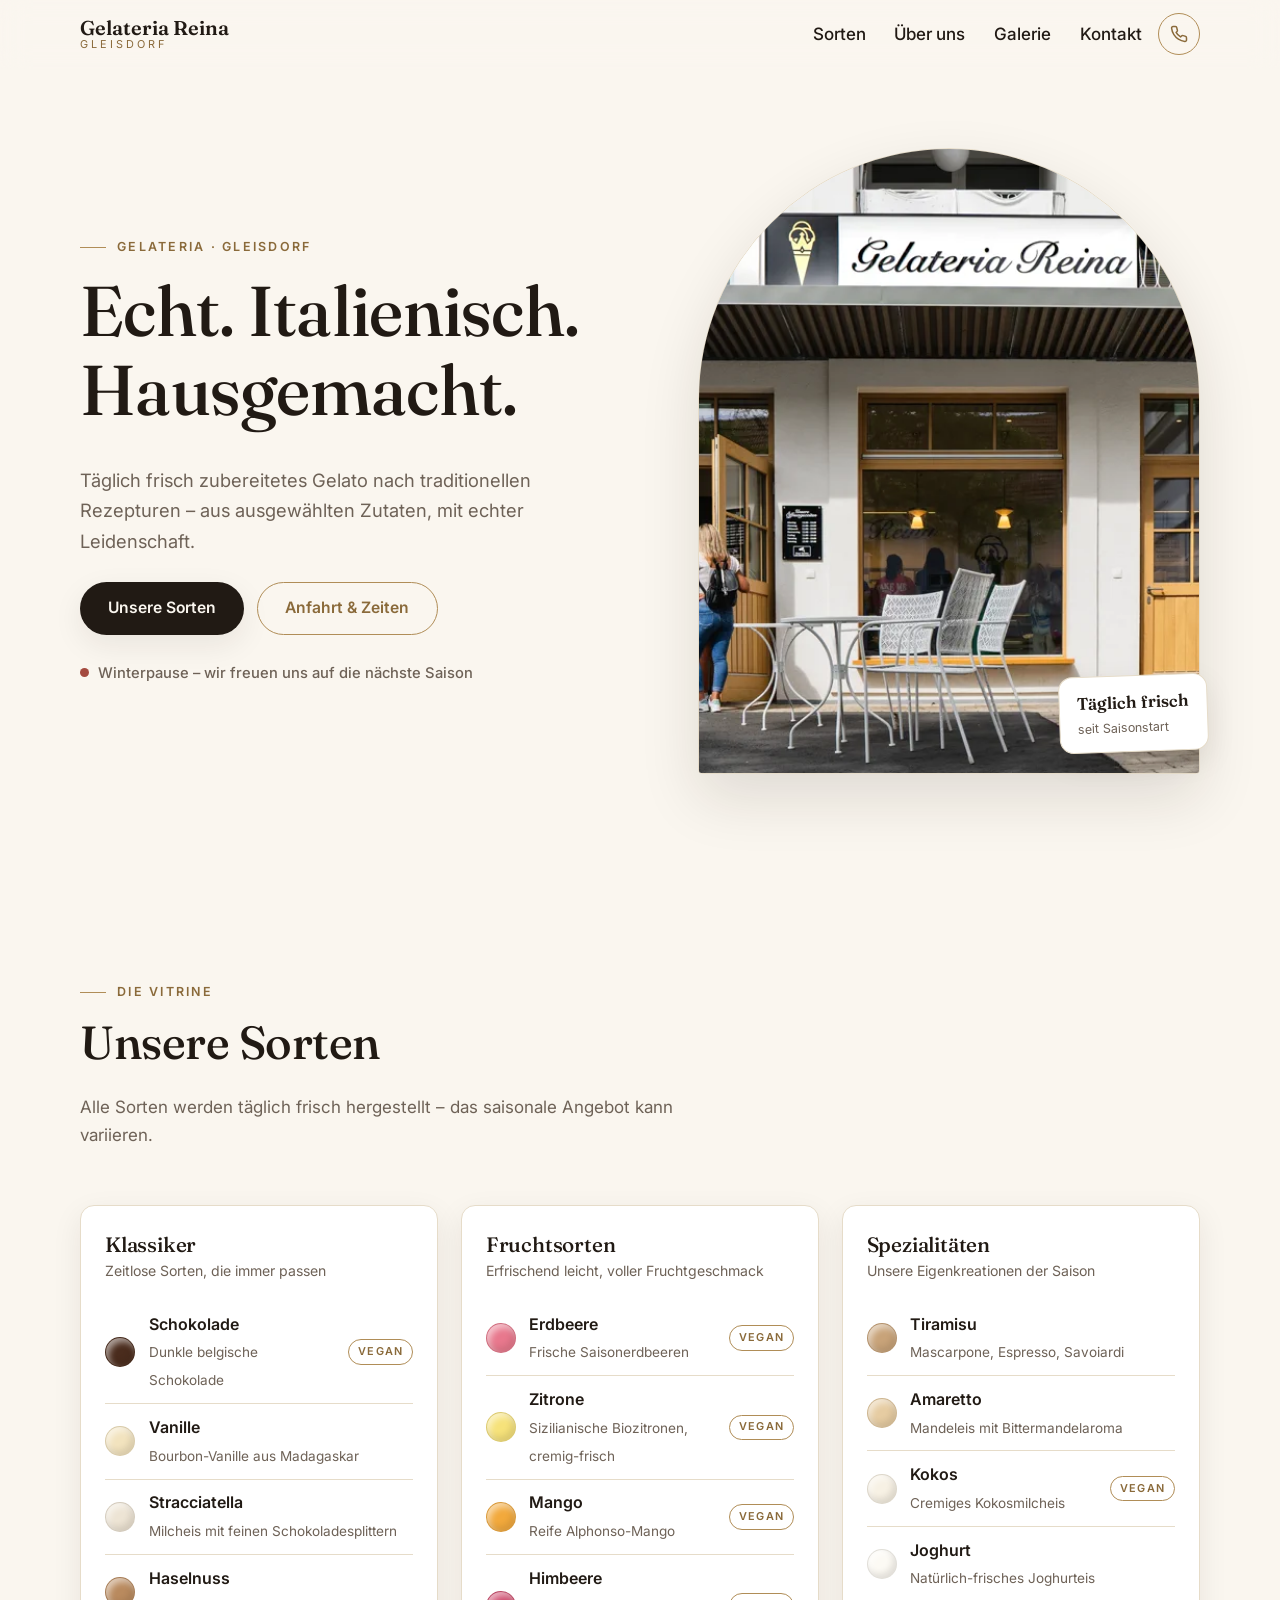
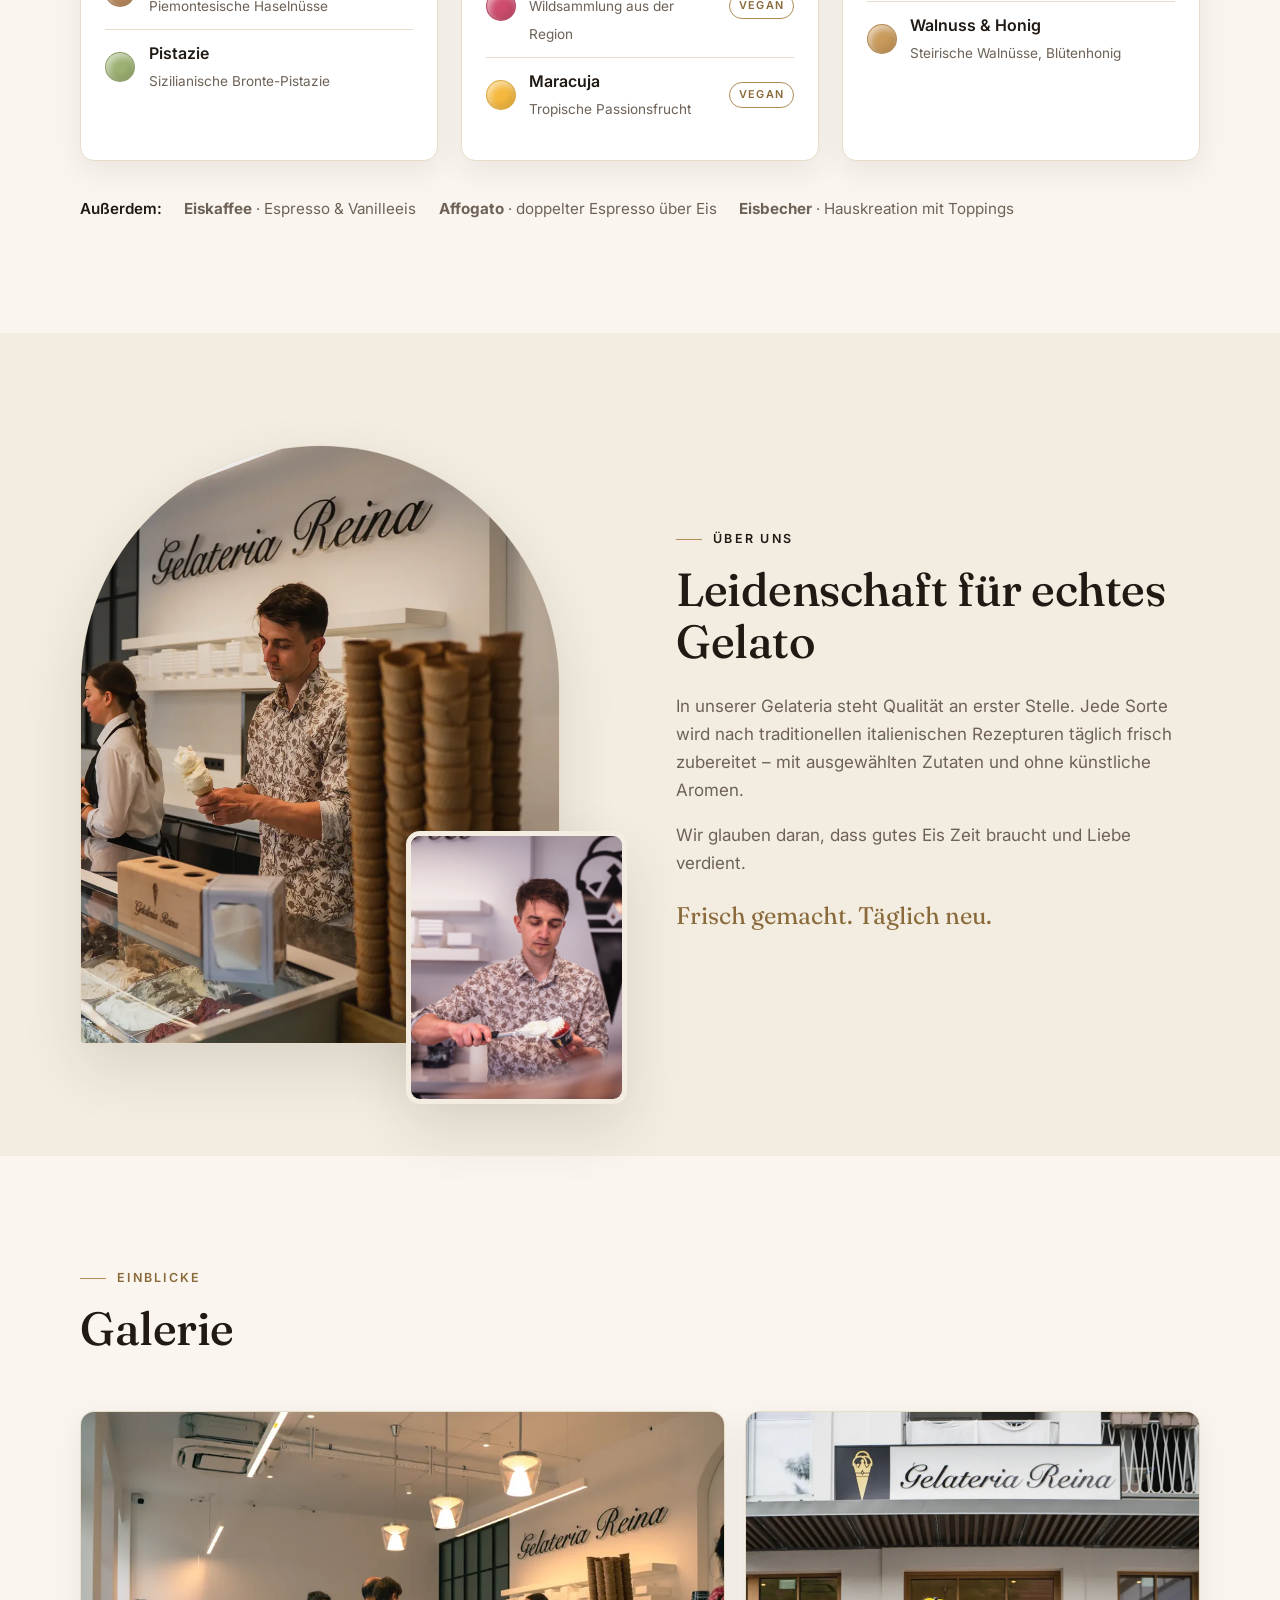
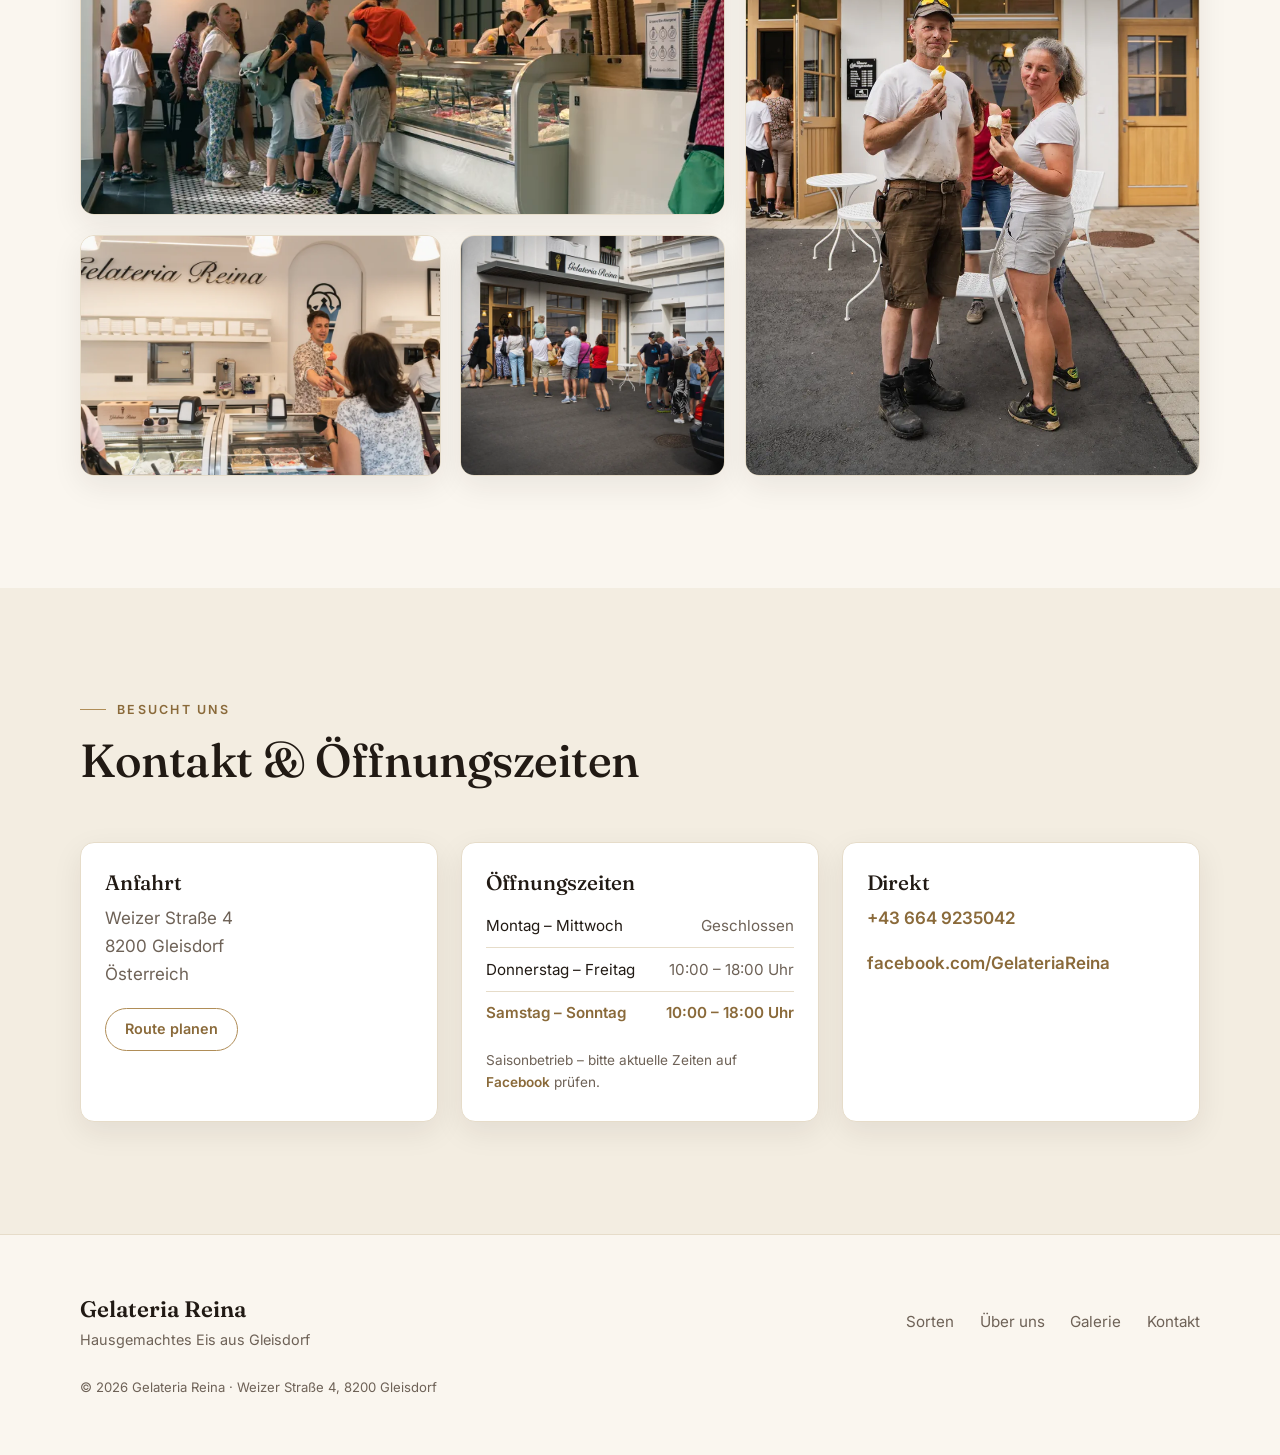
==== commit f134eb2e: "Neubau: Patisserie-Look (Creme/Gold), mobile first, Sorten im HTML - Komplett-Redesign: warmes Creme" ====
--- a/index.html
+++ b/index.html
@@ -1,609 +1,270 @@
 <!DOCTYPE html>
 <html lang="de">
 <head>
-  <meta charset="UTF-8">
-  <meta name="viewport" content="width=device-width, initial-scale=1.0, viewport-fit=cover">
-  <meta name="description" content="Gelateria Reina – Hausgemachtes Gelato in Gleisdorf. Täglich frisch zubereitetes Eis aus besten Zutaten. Do–So 10–18 Uhr.">
-  <meta name="theme-color" content="#FFFFFF">
-  <meta name="color-scheme" content="light">
-
-  <!-- Open Graph — die Seite wird vor allem über Facebook geteilt -->
-  <meta property="og:title" content="Gelateria Reina – Hausgemachtes Gelato Gleisdorf">
-  <meta property="og:description" content="Täglich frisch zubereitetes Eis aus besten Zutaten. Weizer Straße 4, 8200 Gleisdorf.">
-  <meta property="og:type" content="website">
-  <meta property="og:locale" content="de_AT">
-  <meta property="og:url" content="https://gelateriareina.at/">
-  <meta property="og:image" content="https://gelateriareina.at/assets/images/hero-eisdiele-front.webp">
-  <meta property="og:image:alt" content="Die Gelateria Reina in Gleisdorf an einem Sommertag.">
-
-  <title>Gelateria Reina – Hausgemachtes Gelato Gleisdorf</title>
-
-  <link rel="icon" href="assets/favicon.svg" type="image/svg+xml">
-
-  <!-- Hero-Foto vorladen: es ist das LCP-Element. imagesrcset muss zum
-       srcset am <img> passen, sonst lädt der Browser zwei Dateien. -->
-  <link rel="preload" as="image"
-        href="assets/images/hero-eisdiele-front-900.webp"
-        imagesrcset="assets/images/hero-eisdiele-front-900.webp 900w, assets/images/hero-eisdiele-front.webp 2000w"
-        imagesizes="(min-width: 900px) 52vw, 100vw"
-        fetchpriority="high">
-
-  <!-- Schriften: Fraunces (Display), Karla (Fließtext), Caveat (Handschrift).
-       Als <link> statt @import in der CSS — spart eine Rundreise. -->
-  <link rel="preconnect" href="https://fonts.googleapis.com">
-  <link rel="preconnect" href="https://fonts.gstatic.com" crossorigin>
-  <link rel="stylesheet" href="https://fonts.googleapis.com/css2?family=Fraunces:ital,opsz,wght@0,9..144,300..700;1,9..144,300..700&family=Karla:ital,wght@0,300..700;1,400&family=Caveat:wght@500;600&display=swap">
-
-  <!-- CSS: base.css zuerst (definiert alle Custom Properties),
-       ornaments.css direkt danach (das Ornament-System nutzen alle),
-       mobile.css zuletzt (überschreibt bewusst). -->
-  <link rel="stylesheet" href="css/base.css">
-  <link rel="stylesheet" href="css/ornaments.css">
-  <link rel="stylesheet" href="css/layout.css">
-  <link rel="stylesheet" href="css/hero.css">
-  <link rel="stylesheet" href="css/menu.css">
-  <link rel="stylesheet" href="css/about.css">
-  <link rel="stylesheet" href="css/video.css">
-  <link rel="stylesheet" href="css/contact.css">
-  <link rel="stylesheet" href="css/mobile.css">
-
-  <style>
-    /* Einblenden beim Scrollen. Bewusst an .js gekoppelt: ohne
-       JavaScript wird nichts versteckt, sonst bliebe die halbe
-       Seite unsichtbar, falls ein Skript nicht lädt. */
-    .js [data-reveal] {
-      opacity: 0;
-      transform: translateY(18px);
-      transition: opacity 0.7s cubic-bezier(0.2, 0.7, 0.2, 1),
-                  transform 0.7s cubic-bezier(0.2, 0.7, 0.2, 1);
-    }
-    .js [data-reveal].revealed { opacity: 1; transform: none; }
-
-    @media (prefers-reduced-motion: reduce) {
-      .js [data-reveal] { opacity: 1; transform: none; }
-    }
-  </style>
-  <script>document.documentElement.classList.add('js');</script>
+<meta charset="UTF-8">
+<meta name="viewport" content="width=device-width, initial-scale=1.0">
+<title>Gelateria Reina · Hausgemachtes Eis in Gleisdorf</title>
+<meta name="description" content="Gelateria Reina in Gleisdorf – täglich frisch zubereitetes Gelato nach traditionellen italienischen Rezepturen. Klassiker, Fruchtsorten und Spezialitäten. Do–So 10–18 Uhr.">
+<link rel="preconnect" href="https://fonts.googleapis.com">
+<link rel="preconnect" href="https://fonts.gstatic.com" crossorigin>
+<link href="https://fonts.googleapis.com/css2?family=Fraunces:opsz,wght@9..144,400;9..144,500;9..144,600&family=Inter:wght@400;500;600&display=swap" rel="stylesheet">
+<link rel="stylesheet" href="css/style.css">
 </head>
-
 <body>
 
-  <!-- ===================================================
-       HEADER
-       =================================================== -->
-  <header class="site-header" id="site-header" role="banner">
-    <div class="container">
-      <a href="#home" class="site-logo" aria-label="Gelateria Reina – zur Startseite">
-        <!-- Eistüte vom Ladenschild. Ohne data-draw: die Marke darf
-             nie erst nach einer Animation erscheinen. -->
-        <svg class="ink ink--cone site-logo-mark" viewBox="0 0 56 88" aria-hidden="true" focusable="false">
-          <path d="M11 32 C 8 24, 12 18, 18 17 C 19 10, 28 6, 34 10 C 42 8, 48 15, 46 23 C 49 27, 48 31, 45 32"/>
-          <path d="M10 33 C 21 38, 37 38, 46 31"/>
-          <path d="M13 35 L28 84 L45 34"/>
-          <g class="ink-hatch">
-            <path d="M16 44 L41 40"/><path d="M19 55 L38 51"/>
-            <path d="M22 65 L35 62"/><path d="M25 74 L32 72"/>
-          </g>
-        </svg>
-        <span class="site-logo-text">Gelateria <span>Reina</span></span>
-      </a>
-
-      <nav class="site-nav" aria-label="Hauptnavigation">
-        <a href="#sorten" class="nav-link">Sorten</a>
-        <a href="#ueber-uns" class="nav-link">Über uns</a>
-        <a href="#galerie" class="nav-link">Galerie</a>
-        <a href="#kontakt" class="nav-link">Kontakt</a>
-      </nav>
-
-      <button class="nav-toggle" id="nav-toggle" aria-label="Menü öffnen" aria-expanded="false">
-        <span></span>
-        <span></span>
-        <span></span>
-      </button>
-    </div>
-  </header>
-
-  <!-- Mobile-Navigation (--i staffelt den Auftritt, siehe layout.css) -->
-  <div class="nav-mobile" id="nav-mobile" role="dialog" aria-modal="true" aria-label="Navigation">
-    <button class="nav-mobile-close" id="nav-mobile-close" aria-label="Menü schließen">✕</button>
-    <a href="#sorten"    class="nav-link" style="--i:0">Sorten</a>
-    <a href="#ueber-uns" class="nav-link" style="--i:1">Über uns</a>
-    <a href="#galerie"   class="nav-link" style="--i:2">Galerie</a>
-    <a href="#kontakt"   class="nav-link" style="--i:3">Kontakt</a>
-  </div>
-
-
-  <main>
-
-    <!-- ===================================================
-         HERO
-
-         Weiß statt dunkler Foto-Bühne: die Seite gehört dem
-         Weißraum, das Foto ist ein Element darin — kein Hinter-
-         grund, über den Text gelegt wird. Am Handy gestapelt
-         (Text zuerst), ab 900px zweispaltig. Siehe css/hero.css
-         =================================================== -->
-    <section class="hero" id="home" aria-label="Startseite">
-      <div class="container hero-inner">
-
-        <div class="hero-content">
-
-          <!-- Öffnungsstatus. Text und Zustandsklasse setzt
-               js/main.js → initOpeningStatus() in Wiener Zeit.
-               Der hier hinterlegte Text ist der Rückfall, falls
-               kein JavaScript läuft — deshalb muss er immer
-               stimmen (die veröffentlichten Zeiten).
-
-               Saisonpause: data-season-from="03-01" und
-               data-season-to="10-31" ergänzen (Format MM-TT),
-               dann meldet die Seite außerhalb Winterpause. -->
-          <p class="hero-status" id="hero-status">Do – So · 10 – 18 Uhr</p>
-
-          <h1 class="hero-title">
-            Echt.<br>
-            <span class="swash-word"><em>Italienisch.</em><svg class="ink ink--swash ink--autodraw" viewBox="0 0 200 28" preserveAspectRatio="none" aria-hidden="true" focusable="false"><path data-draw pathLength="100" d="M3 14 C 30 24, 76 25, 116 18 C 148 12, 176 8, 198 3"/><path data-draw pathLength="100" style="--i:1" d="M30 23 C 66 28, 120 26, 162 19"/></svg></span><br>
-            Hausgemacht.
-          </h1>
-
-          <p class="hero-subtitle">
-            Täglich frisch zubereitetes Gelato nach traditionellen Rezepturen –
-            aus ausgewählten Zutaten, mit echter Leidenschaft.
-          </p>
-
-          <div class="hero-actions">
-            <a href="#sorten" class="btn btn--primary">Sorten ansehen</a>
-            <a href="#kontakt" class="btn btn--outline">So findest du uns</a>
-          </div>
-        </div>
-
-        <figure class="hero-figure">
-          <div class="hero-photo">
-            <img class="hero-img"
-                 src="assets/images/hero-eisdiele-front-900.webp"
-                 srcset="assets/images/hero-eisdiele-front-900.webp 900w,
-                         assets/images/hero-eisdiele-front.webp 2000w"
-                 sizes="(min-width: 900px) 52vw, 100vw"
-                 width="900" height="600"
-                 fetchpriority="high" decoding="async"
-                 alt="Die Gelateria Reina in Gleisdorf: Gäste vor dem Eingang unter dem goldenen Schriftzug an einem Sommertag.">
-          </div>
-          <figcaption class="hand-note hero-note">Weizer Straße 4, mitten in Gleisdorf</figcaption>
-        </figure>
-
-      </div>
-    </section>
-
-
-    <!-- Wellen-Trenner statt Farbwechsel: die Seite bleibt weiß,
-         die Trennung übernimmt eine gezeichnete Linie. -->
-    <div class="wave-divider ink-wrap" data-reveal aria-hidden="true">
-      <svg class="ink ink--wave" viewBox="0 0 1200 34" preserveAspectRatio="xMidYMid meet" focusable="false">
-        <path data-draw pathLength="100" d="M0 20 C 90 2, 190 2, 300 16 C 410 30, 500 32, 600 18 C 700 4, 800 2, 900 16 C 1000 30, 1110 30, 1200 14"/>
-      </svg>
-    </div>
-
-
-    <!-- ===================================================
-         SPEISEKARTE — Sorten
-         Inhalt kommt aus data/menu.json (js/menu.js).
-         Jede Sorte trägt dort ihre Farbe für die Eiskugel.
-         =================================================== -->
-    <section class="section menu-section" id="sorten" aria-label="Speisekarte">
-      <div class="container">
-        <header class="section-header" data-reveal>
-          <svg class="ink ink--scoop section-mark" viewBox="0 0 56 56" aria-hidden="true" focusable="false">
-            <path data-draw pathLength="100" d="M50 30 C 50 42, 40 51, 28 51 C 15 51, 6 42, 6 29 C 6 17, 15 8, 27 8 C 37 8, 44 15, 44 25 C 44 33, 38 39, 30 39 C 23 39, 18 34, 18 27 C 18 22, 22 18, 27 18 C 31 18, 34 21, 34 25"/>
-          </svg>
-          <span class="t-label">Speisekarte</span>
-          <h2 class="t-h2">Ein Blick in die
-            <span class="swash-word"><em>Vitrine</em><svg class="ink ink--swash" viewBox="0 0 200 28" preserveAspectRatio="none" aria-hidden="true" focusable="false"><path data-draw pathLength="100" style="--i:1" d="M3 14 C 30 24, 76 25, 116 18 C 148 12, 176 8, 198 3"/></svg></span>
-          </h2>
-          <p>Frisch zubereitet, täglich wechselnd – immer mit den besten Zutaten der Saison.</p>
-        </header>
-
-        <!-- Tabs, Panels und Extras werden von menu.js befüllt.
-             Die Tab-Leiste ist am Handy horizontal wischbar. -->
-        <div class="menu-tabs-wrap">
-          <div class="menu-tabs" id="menu-tabs" role="tablist" aria-label="Eissorte wählen"></div>
-        </div>
-        <div id="menu-panels"></div>
-        <div id="menu-extras"></div>
-      </div>
-    </section>
-
-
-    <!-- ===================================================
-         ZITAT-BAND
-         Die eine handgeschriebene Stelle der Seite. Sparsam
-         eingesetzt, damit sie wirkt.
-         =================================================== -->
-    <section class="section quote-band" aria-label="Unser Versprechen">
-      <div class="container quote-inner" data-reveal>
-        <svg class="ink ink--flourish quote-flourish quote-flourish--l" viewBox="0 0 64 32" aria-hidden="true" focusable="false">
-          <path data-draw pathLength="100" d="M1 24 C 12 26, 22 20, 30 12 C 35 7, 43 8, 43 14 C 43 19, 37 20, 36 15 C 35 9, 44 5, 52 9 C 58 12, 60 18, 63 24"/>
-        </svg>
-
-        <blockquote class="quote-text t-hand">
-          Gutes Eis braucht Zeit.<br>
-          Wir nehmen sie uns – jeden Tag aufs Neue.
-        </blockquote>
-
-        <svg class="ink ink--flourish quote-flourish quote-flourish--r" viewBox="0 0 64 32" aria-hidden="true" focusable="false">
-          <path data-draw pathLength="100" style="--i:1" d="M1 24 C 12 26, 22 20, 30 12 C 35 7, 43 8, 43 14 C 43 19, 37 20, 36 15 C 35 9, 44 5, 52 9 C 58 12, 60 18, 63 24"/>
-        </svg>
-
-        <p class="quote-by t-muted">Familie Reina, Gleisdorf</p>
-      </div>
-    </section>
-
-
-    <!-- ===================================================
-         ÜBER UNS
-         =================================================== -->
-    <section class="section about-section" id="ueber-uns" aria-label="Über uns">
-      <div class="container">
-        <div class="about-grid">
-          <div class="about-content" data-reveal>
-            <span class="t-label">Unsere Geschichte</span>
-            <h2 class="t-h2">Leidenschaft für
-              <span class="swash-word"><em>echtes</em><svg class="ink ink--swash" viewBox="0 0 200 28" preserveAspectRatio="none" aria-hidden="true" focusable="false"><path data-draw pathLength="100" style="--i:1" d="M3 14 C 30 24, 76 25, 116 18 C 148 12, 176 8, 198 3"/></svg></span>
-              Gelato</h2>
-            <p class="about-body">
-              In unserer Gelateria steht Qualität an erster Stelle. Jede Sorte wird nach
-              traditionellen italienischen Rezepturen täglich frisch zubereitet – mit
-              ausgewählten Zutaten und ohne künstliche Aromen. Wir glauben daran, dass
-              gutes Eis Zeit braucht und Liebe verdient.
-            </p>
-            <p class="hand-note about-hand">Frisch gemacht. Täglich neu.</p>
-          </div>
-
-          <!-- Das zweite Foto erscheint erst ab 900px: gestapelt
-               wirken zwei Bilder untereinander beliebig. -->
-          <div class="about-visual" data-reveal>
-            <div class="about-img-wrap about-img-wrap--main">
-              <img class="about-img-main"
-                   src="assets/images/ueber-uns-eisverkauf-900.webp"
-                   srcset="assets/images/ueber-uns-eisverkauf-900.webp 900w,
-                           assets/images/ueber-uns-eisverkauf.webp 1200w"
-                   sizes="(min-width: 900px) 40vw, 100vw"
-                   width="900" height="1126" loading="lazy" decoding="async"
-                   alt="Mitarbeiter mit frisch gedrehtem Stanitzel vor dem Gelateria-Reina-Schriftzug im Verkaufsraum.">
-              <svg class="ink ink--frame about-frame" viewBox="0 0 100 100" preserveAspectRatio="none" aria-hidden="true" focusable="false">
-                <path data-draw pathLength="100" d="M5 8 C 26 4, 58 3, 95 6 C 98 30, 99 66, 95 94 C 66 98, 30 97, 6 93 C 2 66, 3 30, 5 9 C 5 9, 8 13, 12 14"/>
-              </svg>
-            </div>
-
-            <div class="about-img-wrap about-img-wrap--accent">
-              <img class="about-img-accent"
-                   src="assets/images/ueber-uns-portionieren.webp"
-                   width="900" height="1126" loading="lazy" decoding="async"
-                   alt="Gelato wird mit dem Spatel in einen Becher portioniert.">
-            </div>
-          </div>
-        </div>
-      </div>
-    </section>
-
-
-    <!-- ===================================================
-         VIDEO
-
-         Click-to-Play-Fassade: vor dem Klick lädt die Seite
-         nichts von YouTube — kein Fremd-Cookie, kein Autoplay,
-         das iOS ohnehin blockiert. js/video.js tauscht die
-         Fassade beim Klick gegen den Player.
-
-         Die hinterlegte ID gehört zum professionell produzierten
-         Video der Gelateria selbst.
-
-         QUELLE WECHSELN:
-           YouTube      → data-video-yt="<ID>"
-           Eigenes MP4  → data-video-mp4="assets/video/datei.mp4"
-         Nur eines von beiden setzen. Ist data-video-mp4 da, hat
-         es Vorrang.
-         =================================================== -->
-    <section class="section video-section" id="video" aria-label="Video">
-      <div class="container">
-        <header class="section-header" data-reveal>
-          <span class="t-label">Bewegtbild</span>
-          <h2 class="t-h2">Schau bei uns <em>rein</em></h2>
-        </header>
-
-        <div class="video-stage" data-reveal>
-          <button class="video-facade" id="video-facade" type="button"
-                  data-video-yt="53C8ecrirbI"
-                  aria-label="Video abspielen: Impressionen aus der Gelateria Reina">
-            <img class="video-poster"
-                 src="assets/images/galerie-innenraum-900.webp"
-                 srcset="assets/images/galerie-innenraum-900.webp 900w,
-                         assets/images/galerie-innenraum.webp 1600w"
-                 sizes="(min-width: 900px) 70vw, 100vw"
-                 width="900" height="600" loading="lazy" decoding="async"
-                 alt="">
-            <span class="video-play" aria-hidden="true">
-              <svg viewBox="0 0 24 24" fill="currentColor"><path d="M8 5.5v13l11-6.5z"/></svg>
-            </span>
-          </button>
-
-          <svg class="ink ink--frame video-frame" viewBox="0 0 100 100" preserveAspectRatio="none" aria-hidden="true" focusable="false">
-            <path data-draw pathLength="100" d="M5 8 C 26 4, 58 3, 95 6 C 98 30, 99 66, 95 94 C 66 98, 30 97, 6 93 C 2 66, 3 30, 5 9 C 5 9, 8 13, 12 14"/>
-          </svg>
-        </div>
-
-        <p class="hand-note video-note">Ein Blick hinter die Vitrine</p>
-      </div>
-    </section>
-
-
-    <!-- ===================================================
-         GALERIE
-         Am Handy ein Wisch-Karussell (scroll-snap), ab 640px
-         zwei Spalten, ab 900px das Mosaik. Rasterplätze und
-         Karussell: css/about.css
-         =================================================== -->
-    <section class="section gallery-section" id="galerie" aria-label="Galerie">
-      <div class="container">
-        <header class="section-header" data-reveal>
-          <span class="t-label">Einblicke</span>
-          <h2 class="t-h2">Bei uns im <em>Laden</em></h2>
-        </header>
-      </div>
-
-      <!-- Bewusst außerhalb des .container: das Karussell soll am
-           Handy bis an den Rand laufen, damit sichtbar wird, dass
-           es weitergeht. Das Innenabstand-Polster macht .gallery-grid. -->
-      <div class="gallery-grid" id="gallery-grid" data-reveal>
-
-        <figure class="gallery-item gallery-item--wide">
-          <img src="assets/images/galerie-innenraum-900.webp"
-               srcset="assets/images/galerie-innenraum-900.webp 900w,
-                       assets/images/galerie-innenraum.webp 1600w"
-               sizes="(min-width: 900px) 55vw, 85vw"
-               width="900" height="600" loading="lazy" decoding="async"
-               style="object-position: center 60%"
-               alt="Blick in den Verkaufsraum – Gäste an der Eisvitrine unter den Pendelleuchten.">
-          <figcaption class="gallery-item-caption">An der Vitrine</figcaption>
-        </figure>
-
-        <figure class="gallery-item gallery-item--tall">
-          <img src="assets/images/galerie-gaeste-900.webp"
-               srcset="assets/images/galerie-gaeste-900.webp 900w,
-                       assets/images/galerie-gaeste.webp 1000w"
-               sizes="(min-width: 900px) 40vw, 85vw"
-               width="900" height="1350" loading="lazy" decoding="async"
-               alt="Zwei Gäste mit Stanitzel vor dem Eingang der Gelateria Reina.">
-          <figcaption class="gallery-item-caption">Stammgäste</figcaption>
-        </figure>
-
-        <figure class="gallery-item gallery-item--small">
-          <img src="assets/images/galerie-uebergabe-900.webp"
-               srcset="assets/images/galerie-uebergabe-900.webp 900w,
-                       assets/images/galerie-uebergabe.webp 1400w"
-               sizes="(min-width: 900px) 33vw, 85vw"
-               width="900" height="600" loading="lazy" decoding="async"
-               style="object-position: 60% center"
-               alt="Ein frisch gedrehtes Stanitzel wird über die Vitrine hinweg übergeben.">
-          <figcaption class="gallery-item-caption">Bitte sehr</figcaption>
-        </figure>
-
-        <figure class="gallery-item gallery-item--small">
-          <img src="assets/images/galerie-schlange-900.webp"
-               srcset="assets/images/galerie-schlange-900.webp 900w,
-                       assets/images/galerie-schlange.webp 1400w"
-               sizes="(min-width: 900px) 25vw, 85vw"
-               width="900" height="600" loading="lazy" decoding="async"
-               style="object-position: center 40%"
-               alt="Warteschlange vor der Gelateria Reina an einem Sommertag.">
-          <figcaption class="gallery-item-caption">Sommertag in Gleisdorf</figcaption>
-        </figure>
-
-      </div>
-
-      <!-- Punkte zeigen die Position im Karussell. Nur am Handy
-           sichtbar, gefüllt von js/main.js → initGalleryDots(). -->
-      <div class="gallery-dots" id="gallery-dots" aria-hidden="true"></div>
-
-      <div class="container">
-        <div class="gallery-cta" data-reveal>
-          <a href="https://www.facebook.com/GelateriaReina/" target="_blank" rel="noopener" class="btn btn--accent">
-            Mehr auf Facebook
-          </a>
-        </div>
-      </div>
-    </section>
-
-
-    <div class="wave-divider ink-wrap" data-reveal aria-hidden="true">
-      <svg class="ink ink--wave" viewBox="0 0 1200 34" preserveAspectRatio="xMidYMid meet" focusable="false">
-        <path data-draw pathLength="100" d="M0 14 C 100 30, 200 30, 300 16 C 400 2, 500 2, 600 16 C 700 30, 800 32, 900 18 C 1000 4, 1110 4, 1200 20"/>
-      </svg>
-    </div>
-
-
-    <!-- ===================================================
-         KONTAKT & ÖFFNUNGSZEITEN
-         =================================================== -->
-    <section class="section contact-section" id="kontakt" aria-label="Kontakt und Öffnungszeiten">
-      <div class="container">
-        <div class="contact-grid">
-
-          <div class="contact-info" data-reveal>
-            <span class="t-label">Besuche uns</span>
-            <h2 class="t-h2">Kontakt &amp; Öffnungszeiten</h2>
-
-            <!-- data-days = Wochentage der Zeile (0 = Sonntag).
-                 js/main.js hebt darüber die heutige Zeile hervor. -->
-            <div class="hours-list" aria-label="Öffnungszeiten">
-              <div class="hours-row" data-days="1,2,3">
-                <span class="hours-days">
-                  Montag – Mittwoch
-                  <span class="hours-today-tag">heute<svg class="ink ink--circle" viewBox="0 0 140 60" preserveAspectRatio="none" aria-hidden="true" focusable="false"><path data-draw pathLength="100" d="M100 10 C 72 2, 32 5, 15 19 C 4 28, 9 42, 34 50 C 62 59, 112 55, 128 42 C 138 33, 135 20, 116 12 C 108 8, 96 6, 88 7"/></svg></span>
-                </span>
-                <span class="hours-time hours-time--closed">Geschlossen</span>
-              </div>
-              <div class="hours-row" data-days="4,5">
-                <span class="hours-days">
-                  Donnerstag – Freitag
-                  <span class="hours-today-tag">heute<svg class="ink ink--circle" viewBox="0 0 140 60" preserveAspectRatio="none" aria-hidden="true" focusable="false"><path data-draw pathLength="100" d="M100 10 C 72 2, 32 5, 15 19 C 4 28, 9 42, 34 50 C 62 59, 112 55, 128 42 C 138 33, 135 20, 116 12 C 108 8, 96 6, 88 7"/></svg></span>
-                </span>
-                <span class="hours-time">10:00 – 18:00</span>
-              </div>
-              <div class="hours-row" data-days="6,0">
-                <span class="hours-days">
-                  Samstag – Sonntag
-                  <span class="hours-today-tag">heute<svg class="ink ink--circle" viewBox="0 0 140 60" preserveAspectRatio="none" aria-hidden="true" focusable="false"><path data-draw pathLength="100" d="M100 10 C 72 2, 32 5, 15 19 C 4 28, 9 42, 34 50 C 62 59, 112 55, 128 42 C 138 33, 135 20, 116 12 C 108 8, 96 6, 88 7"/></svg></span>
-                </span>
-                <span class="hours-time">10:00 – 18:00</span>
-              </div>
-            </div>
-            <p class="hours-season-note">
-              Saisonbetrieb – aktuelle Öffnungszeiten bitte auf Facebook prüfen.
-            </p>
-
-            <div class="contact-details">
-              <a class="contact-item" href="https://www.openstreetmap.org/?mlat=47.1015&amp;mlon=15.7060#map=17/47.1015/15.7060" target="_blank" rel="noopener">
-                <svg class="ink ink--pin contact-mark" viewBox="0 0 48 62" aria-hidden="true" focusable="false">
-                  <path data-draw pathLength="100" d="M24 57 C 30 46, 39 34, 39 24 C 39 15 32 8 24 8 C 16 8 9 15 9 24 C 9 34 18 46 24 57"/>
-                  <path data-draw pathLength="100" style="--i:1" d="M17 23 C 17 19, 20 16, 24 16 C 28 16, 31 19, 31 23 C 31 27, 28 30, 24 30 C 20 30, 17 27, 17 23"/>
-                  <g class="ink-hatch">
-                    <path d="M12 27 L18 38"/><path d="M17 32 L23 43"/>
-                    <path d="M23 35 L28 44"/><path d="M29 33 L33 40"/><path d="M33 28 L36 33"/>
-                  </g>
-                </svg>
-                <span class="contact-item-body">
-                  <span class="contact-item-label">Adresse</span>
-                  <span class="contact-item-value">Weizer Straße 4<br>8200 Gleisdorf, Österreich</span>
-                </span>
-              </a>
-
-              <a class="contact-item" href="tel:+436649235042">
-                <svg class="ink contact-mark contact-mark--phone" viewBox="0 0 48 48" aria-hidden="true" focusable="false">
-                  <path data-draw pathLength="100" d="M12 6 C 8 7, 6 11, 7 16 C 10 30, 18 38, 32 41 C 37 42, 41 40, 42 36 C 42 34, 41 33, 39 32 L33 29 C 31 28, 30 29, 29 31 L27 34 C 21 31, 17 27, 14 21 L17 19 C 19 18, 20 17, 19 15 L16 9 C 15 7, 14 6, 12 6"/>
-                </svg>
-                <span class="contact-item-body">
-                  <span class="contact-item-label">Telefon</span>
-                  <span class="contact-item-value">+43 664 9235042</span>
-                </span>
-              </a>
-            </div>
-
-            <div class="social-links">
-              <a href="https://www.facebook.com/GelateriaReina/" target="_blank" rel="noopener" class="social-link" aria-label="Gelateria Reina auf Facebook">
-                Facebook
-              </a>
-            </div>
-          </div>
-
-          <div class="contact-map" data-reveal>
-            <!-- src steht in data-src, gesetzt wird es von
-                 js/main.js → initMap(), sobald die Karte in den Blick
-                 kommt. Grund: die OSM-Einbettung misst ihre Kachel-
-                 fläche genau einmal beim Erzeugen des Dokuments. Steht
-                 die Rasterbreite dann noch nicht fest, bleibt die Karte
-                 auf halber Breite in der Ecke hängen. -->
-            <iframe
-              class="map-frame"
-              data-src="https://www.openstreetmap.org/export/embed.html?bbox=15.697%2C47.095%2C15.715%2C47.108&layer=mapnik&marker=47.1015%2C15.7060"
-              title="Standort Gelateria Reina auf der Karte"
-              allowfullscreen>
-            </iframe>
-            <p class="map-caption">
-              Weizer Straße 4, 8200 Gleisdorf ·
-              <a href="https://www.openstreetmap.org/?mlat=47.1015&mlon=15.7060#map=16/47.1015/15.7060" target="_blank" rel="noopener">
-                Größere Karte
-              </a>
-            </p>
-          </div>
-
-        </div>
-      </div>
-    </section>
-
-  </main>
-
-
-  <!-- ===================================================
-       FOOTER
-       =================================================== -->
-  <footer class="site-footer" role="contentinfo">
-    <div class="footer-wave ink-wrap" aria-hidden="true">
-      <svg class="ink ink--wave" viewBox="0 0 1200 34" preserveAspectRatio="none" focusable="false">
-        <path d="M0 20 C 90 2, 190 2, 300 16 C 410 30, 500 32, 600 18 C 700 4, 800 2, 900 16 C 1000 30, 1110 30, 1200 14"/>
-      </svg>
-    </div>
-
-    <div class="container">
-      <div class="footer-grid">
-        <div class="footer-brand">
-          <a href="#home" class="site-logo">
-            <svg class="ink ink--cone site-logo-mark" viewBox="0 0 56 88" aria-hidden="true" focusable="false">
-              <path d="M11 32 C 8 24, 12 18, 18 17 C 19 10, 28 6, 34 10 C 42 8, 48 15, 46 23 C 49 27, 48 31, 45 32"/>
-              <path d="M10 33 C 21 38, 37 38, 46 31"/>
-              <path d="M13 35 L28 84 L45 34"/>
-              <g class="ink-hatch">
-                <path d="M16 44 L41 40"/><path d="M19 55 L38 51"/>
-                <path d="M22 65 L35 62"/><path d="M25 74 L32 72"/>
-              </g>
-            </svg>
-            <span class="site-logo-text">Gelateria <span>Reina</span></span>
-          </a>
-          <p>Hausgemachtes Gelato aus Gleisdorf, täglich frisch und mit Leidenschaft zubereitet.</p>
-        </div>
-
-        <div class="footer-col">
-          <h4>Öffnungszeiten</h4>
-          <p>Mo – Mi: Geschlossen</p>
-          <p>Do – So: 10:00 – 18:00</p>
-        </div>
-
-        <div class="footer-col">
-          <h4>Kontakt</h4>
-          <p>Weizer Straße 4<br>8200 Gleisdorf</p>
-          <a href="tel:+436649235042">+43 664 9235042</a>
-          <a href="https://www.facebook.com/GelateriaReina/" target="_blank" rel="noopener">Facebook</a>
-        </div>
-      </div>
-
-      <div class="footer-bottom">
-        <span>© <span id="footer-year">2026</span> Gelateria Reina</span>
-        <span>Weizer Straße 4, 8200 Gleisdorf</span>
-      </div>
-    </div>
-  </footer>
-
-
-  <!-- ===================================================
-       AKTIONSBALKEN — nur am Handy
-
-       Wer unterwegs nach einer Eisdiele sucht, will anrufen oder
-       hinfinden. Erscheint erst, wenn der Hero durch ist
-       (js/main.js → initActionBar()), und ist ab 900px nicht
-       vorhanden. Styling: css/mobile.css
-       =================================================== -->
-  <div class="action-bar" id="action-bar">
-    <a class="action-bar-item" href="tel:+436649235042">
-      <svg viewBox="0 0 24 24" fill="none" stroke="currentColor" stroke-width="1.7" aria-hidden="true">
-        <path d="M6.2 3.5h3l1.5 3.8-1.9 1.4a11.5 11.5 0 0 0 5.5 5.5l1.4-1.9 3.8 1.5v3a1.7 1.7 0 0 1-1.9 1.7C10.6 17.8 6.2 13.4 4.5 5.4A1.7 1.7 0 0 1 6.2 3.5Z" stroke-linejoin="round"/>
-      </svg>
-      Anrufen
+<!-- ══════════ HEADER ══════════ -->
+<header class="header" id="header">
+  <div class="header-inner">
+    <a href="#home" class="logo">
+      <span class="logo-name">Gelateria Reina</span>
+      <span class="logo-sub">Gleisdorf</span>
     </a>
-    <a class="action-bar-item" href="https://www.openstreetmap.org/?mlat=47.1015&amp;mlon=15.7060#map=17/47.1015/15.7060" target="_blank" rel="noopener">
-      <svg viewBox="0 0 24 24" fill="none" stroke="currentColor" stroke-width="1.7" aria-hidden="true">
-        <path d="M12 21s7-5.6 7-11a7 7 0 1 0-14 0c0 5.4 7 11 7 11Z" stroke-linejoin="round"/>
-        <circle cx="12" cy="10" r="2.6"/>
-      </svg>
-      Route
+    <nav class="nav" id="nav" aria-label="Hauptnavigation">
+      <a href="#sorten">Sorten</a>
+      <a href="#ueber-uns">Über uns</a>
+      <a href="#galerie">Galerie</a>
+      <a href="#kontakt">Kontakt</a>
+    </nav>
+    <a href="tel:+436649235042" class="header-phone" aria-label="Anrufen">
+      <svg viewBox="0 0 24 24" fill="none" stroke="currentColor" stroke-width="2" stroke-linecap="round" stroke-linejoin="round" aria-hidden="true"><path d="M22 16.92v3a2 2 0 0 1-2.18 2 19.79 19.79 0 0 1-8.63-3.07 19.5 19.5 0 0 1-6-6 19.79 19.79 0 0 1-3.07-8.67A2 2 0 0 1 4.11 2h3a2 2 0 0 1 2 1.72 12.84 12.84 0 0 0 .7 2.81 2 2 0 0 1-.45 2.11L8.09 9.91a16 16 0 0 0 6 6l1.27-1.27a2 2 0 0 1 2.11-.45 12.84 12.84 0 0 0 2.81.7A2 2 0 0 1 22 16.92z"/></svg>
     </a>
-  </div>
-
-
-  <!-- JS: main.js zuerst (Nav, Scroll, Öffnungsstatus), dann menu.js -->
-  <script src="js/main.js"></script>
-  <script src="js/menu.js"></script>
-  <script src="js/video.js"></script>
-  <script>
-    document.getElementById('footer-year').textContent = new Date().getFullYear();
-  </script>
-
+    <button class="nav-toggle" id="nav-toggle" aria-label="Menü öffnen" aria-expanded="false" aria-controls="nav">
+      <span></span><span></span>
+    </button>
+  </div>
+</header>
+
+<main>
+
+<!-- ══════════ HERO ══════════ -->
+<section class="hero" id="home">
+  <div class="container hero-grid">
+    <div class="hero-text">
+      <p class="eyebrow">Gelateria · Gleisdorf</p>
+      <h1>Echt. Italienisch.<br>Hausgemacht.</h1>
+      <p class="lead">Täglich frisch zubereitetes Gelato nach traditionellen Rezepturen – aus ausgewählten Zutaten, mit echter Leidenschaft.</p>
+      <div class="hero-actions">
+        <a href="#sorten" class="btn btn-primary">Unsere Sorten</a>
+        <a href="#kontakt" class="btn btn-ghost">Anfahrt &amp; Zeiten</a>
+      </div>
+      <p class="hero-status" id="hero-status" data-season-from="03-01" data-season-to="10-31">
+        <span class="status-dot" aria-hidden="true"></span><span id="hero-status-text">Öffnungszeiten werden geladen …</span>
+      </p>
+    </div>
+    <div class="hero-media">
+      <div class="hero-arch">
+        <img src="assets/images/hero-eisdiele-front-900.webp"
+             srcset="assets/images/hero-eisdiele-front-900.webp 900w, assets/images/hero-eisdiele-front.webp 1600w"
+             sizes="(max-width: 720px) 100vw, 45vw"
+             width="1600" height="1067"
+             alt="Die Gelateria Reina von außen – weiße Fassade mit goldener Eistüte am Schild"
+             fetchpriority="high">
+      </div>
+      <div class="hero-badge">
+        <span class="hero-badge-top">Täglich frisch</span>
+        <span class="hero-badge-bottom">seit Saisonstart</span>
+      </div>
+    </div>
+  </div>
+</section>
+
+<!-- ══════════ SORTEN ══════════ -->
+<section class="section" id="sorten">
+  <div class="container">
+    <header class="section-head">
+      <p class="eyebrow">Die Vitrine</p>
+      <h2>Unsere Sorten</h2>
+      <p class="section-sub">Alle Sorten werden täglich frisch hergestellt – das saisonale Angebot kann variieren.</p>
+    </header>
+
+    <div class="menu-cats">
+      <article class="menu-cat">
+        <h3>Klassiker</h3>
+        <p class="menu-cat-sub">Zeitlose Sorten, die immer passen</p>
+        <ul class="menu-list">
+          <li><span class="scoop" style="--scoop:#4A2C1D"></span><div><strong>Schokolade</strong><small>Dunkle belgische Schokolade</small></div><em>vegan</em></li>
+          <li><span class="scoop" style="--scoop:#F2E3BE"></span><div><strong>Vanille</strong><small>Bourbon-Vanille aus Madagaskar</small></div></li>
+          <li><span class="scoop" style="--scoop:#EDE4D4"></span><div><strong>Stracciatella</strong><small>Milcheis mit feinen Schokoladesplittern</small></div></li>
+          <li><span class="scoop" style="--scoop:#B98A5E"></span><div><strong>Haselnuss</strong><small>Piemontesische Haselnüsse</small></div></li>
+          <li><span class="scoop" style="--scoop:#9CB173"></span><div><strong>Pistazie</strong><small>Sizilianische Bronte-Pistazie</small></div></li>
+        </ul>
+      </article>
+
+      <article class="menu-cat">
+        <h3>Fruchtsorten</h3>
+        <p class="menu-cat-sub">Erfrischend leicht, voller Fruchtgeschmack</p>
+        <ul class="menu-list">
+          <li><span class="scoop" style="--scoop:#E8788D"></span><div><strong>Erdbeere</strong><small>Frische Saisonerdbeeren</small></div><em>vegan</em></li>
+          <li><span class="scoop" style="--scoop:#F6E27A"></span><div><strong>Zitrone</strong><small>Sizilianische Biozitronen, cremig-frisch</small></div><em>vegan</em></li>
+          <li><span class="scoop" style="--scoop:#F2A93C"></span><div><strong>Mango</strong><small>Reife Alphonso-Mango</small></div><em>vegan</em></li>
+          <li><span class="scoop" style="--scoop:#CE4C6E"></span><div><strong>Himbeere</strong><small>Wildsammlung aus der Region</small></div><em>vegan</em></li>
+          <li><span class="scoop" style="--scoop:#F5B93E"></span><div><strong>Maracuja</strong><small>Tropische Passionsfrucht</small></div><em>vegan</em></li>
+        </ul>
+      </article>
+
+      <article class="menu-cat">
+        <h3>Spezialitäten</h3>
+        <p class="menu-cat-sub">Unsere Eigenkreationen der Saison</p>
+        <ul class="menu-list">
+          <li><span class="scoop" style="--scoop:#C8A379"></span><div><strong>Tiramisu</strong><small>Mascarpone, Espresso, Savoiardi</small></div></li>
+          <li><span class="scoop" style="--scoop:#E6CCA2"></span><div><strong>Amaretto</strong><small>Mandeleis mit Bittermandelaroma</small></div></li>
+          <li><span class="scoop" style="--scoop:#F7F1E4"></span><div><strong>Kokos</strong><small>Cremiges Kokosmilcheis</small></div><em>vegan</em></li>
+          <li><span class="scoop" style="--scoop:#FCFAF4"></span><div><strong>Joghurt</strong><small>Natürlich-frisches Joghurteis</small></div></li>
+          <li><span class="scoop" style="--scoop:#C99A5B"></span><div><strong>Walnuss &amp; Honig</strong><small>Steirische Walnüsse, Blütenhonig</small></div></li>
+        </ul>
+      </article>
+    </div>
+
+    <div class="extras">
+      <span class="extras-label">Außerdem:</span>
+      <span class="extra"><strong>Eiskaffee</strong> · Espresso &amp; Vanilleeis</span>
+      <span class="extra"><strong>Affogato</strong> · doppelter Espresso über Eis</span>
+      <span class="extra"><strong>Eisbecher</strong> · Hauskreation mit Toppings</span>
+    </div>
+  </div>
+</section>
+
+<!-- ══════════ ÜBER UNS ══════════ -->
+<section class="section section-alt" id="ueber-uns">
+  <div class="container about-grid">
+    <div class="about-media">
+      <div class="about-arch">
+        <img src="assets/images/ueber-uns-eisverkauf-900.webp"
+             srcset="assets/images/ueber-uns-eisverkauf-900.webp 900w, assets/images/ueber-uns-eisverkauf.webp 1600w"
+             sizes="(max-width: 720px) 100vw, 40vw"
+             width="1600" height="2000"
+             alt="Eisverkauf in der Gelateria Reina – frisches Gelato wird portioniert"
+             loading="lazy">
+      </div>
+      <div class="about-accent">
+        <img src="assets/images/ueber-uns-portionieren.webp"
+             width="1600" height="2000"
+             alt="Handwerk: Eis wird von Hand portioniert"
+             loading="lazy">
+      </div>
+    </div>
+    <div class="about-text">
+      <p class="eyebrow">Über uns</p>
+      <h2>Leidenschaft für echtes Gelato</h2>
+      <p>In unserer Gelateria steht Qualität an erster Stelle. Jede Sorte wird nach traditionellen italienischen Rezepturen täglich frisch zubereitet – mit ausgewählten Zutaten und ohne künstliche Aromen.</p>
+      <p>Wir glauben daran, dass gutes Eis Zeit braucht und Liebe verdient.</p>
+      <p class="about-highlight">Frisch gemacht. Täglich neu.</p>
+    </div>
+  </div>
+</section>
+
+<!-- ══════════ GALERIE ══════════ -->
+<section class="section" id="galerie">
+  <div class="container">
+    <header class="section-head">
+      <p class="eyebrow">Einblicke</p>
+      <h2>Galerie</h2>
+    </header>
+    <div class="gallery">
+      <figure class="gallery-item gallery-wide">
+        <img src="assets/images/galerie-innenraum-900.webp"
+             srcset="assets/images/galerie-innenraum-900.webp 900w, assets/images/galerie-innenraum.webp 1600w"
+             sizes="(max-width: 720px) 100vw, 60vw"
+             width="1600" height="1067"
+             alt="Der Innenraum der Gelateria – helle, freundliche Atmosphäre"
+             loading="lazy">
+      </figure>
+      <figure class="gallery-item gallery-tall">
+        <img src="assets/images/galerie-gaeste-900.webp"
+             srcset="assets/images/galerie-gaeste-900.webp 900w, assets/images/galerie-gaeste.webp 1600w"
+             sizes="(max-width: 720px) 100vw, 40vw"
+             width="1067" height="1600"
+             alt="Gäste genießen ihr Eis vor der Gelateria"
+             loading="lazy">
+      </figure>
+      <figure class="gallery-item">
+        <img src="assets/images/galerie-uebergabe-900.webp"
+             srcset="assets/images/galerie-uebergabe-900.webp 900w, assets/images/galerie-uebergabe.webp 1600w"
+             sizes="(max-width: 720px) 50vw, 30vw"
+             width="1600" height="1067"
+             alt="Übergabe einer Eiswaffel über die Theke"
+             loading="lazy">
+      </figure>
+      <figure class="gallery-item">
+        <img src="assets/images/galerie-schlange-900.webp"
+             srcset="assets/images/galerie-schlange-900.webp 900w, assets/images/galerie-schlange.webp 1600w"
+             sizes="(max-width: 720px) 50vw, 30vw"
+             width="1600" height="1067"
+             alt="Beliebter Anlaufpunkt: die Schlange vor der Gelateria"
+             loading="lazy">
+      </figure>
+    </div>
+  </div>
+</section>
+
+<!-- ══════════ KONTAKT ══════════ -->
+<section class="section section-alt" id="kontakt">
+  <div class="container">
+    <header class="section-head">
+      <p class="eyebrow">Besucht uns</p>
+      <h2>Kontakt &amp; Öffnungszeiten</h2>
+    </header>
+    <div class="contact-grid">
+      <div class="contact-card">
+        <h3>Anfahrt</h3>
+        <address>
+          Weizer Straße 4<br>
+          8200 Gleisdorf<br>
+          Österreich
+        </address>
+        <a class="btn btn-ghost btn-sm" href="https://www.google.com/maps/search/?api=1&amp;query=Weizer+Stra%C3%9Fe+4,+8200+Gleisdorf,+Austria" target="_blank" rel="noopener">Route planen</a>
+      </div>
+      <div class="contact-card">
+        <h3>Öffnungszeiten</h3>
+        <table class="hours">
+          <tbody>
+            <tr data-days="1,2,3"><td>Montag – Mittwoch</td><td>Geschlossen</td></tr>
+            <tr data-days="4,5"><td>Donnerstag – Freitag</td><td>10:00 – 18:00 Uhr</td></tr>
+            <tr data-days="6,0"><td>Samstag – Sonntag</td><td>10:00 – 18:00 Uhr</td></tr>
+          </tbody>
+        </table>
+        <p class="hours-note">Saisonbetrieb – bitte aktuelle Zeiten auf <a href="https://www.facebook.com/GelateriaReina/" target="_blank" rel="noopener">Facebook</a> prüfen.</p>
+      </div>
+      <div class="contact-card">
+        <h3>Direkt</h3>
+        <p><a href="tel:+436649235042" class="contact-link">+43 664 9235042</a></p>
+        <p><a href="https://www.facebook.com/GelateriaReina/" target="_blank" rel="noopener" class="contact-link">facebook.com/GelateriaReina</a></p>
+      </div>
+    </div>
+  </div>
+</section>
+
+</main>
+
+<!-- ══════════ FOOTER ══════════ -->
+<footer class="footer">
+  <div class="container footer-inner">
+    <div>
+      <p class="footer-logo">Gelateria Reina</p>
+      <p class="footer-sub">Hausgemachtes Eis aus Gleisdorf</p>
+    </div>
+    <nav class="footer-nav" aria-label="Footer">
+      <a href="#sorten">Sorten</a>
+      <a href="#ueber-uns">Über uns</a>
+      <a href="#galerie">Galerie</a>
+      <a href="#kontakt">Kontakt</a>
+    </nav>
+    <p class="footer-legal">© <span id="year">2026</span> Gelateria Reina · Weizer Straße 4, 8200 Gleisdorf</p>
+  </div>
+</footer>
+
+<!-- Mobile Aktionsbalken -->
+<div class="actionbar" id="actionbar">
+  <a href="tel:+436649235042" class="actionbar-btn">
+    <svg viewBox="0 0 24 24" fill="none" stroke="currentColor" stroke-width="2" stroke-linecap="round" stroke-linejoin="round" aria-hidden="true"><path d="M22 16.92v3a2 2 0 0 1-2.18 2 19.79 19.79 0 0 1-8.63-3.07 19.5 19.5 0 0 1-6-6 19.79 19.79 0 0 1-3.07-8.67A2 2 0 0 1 4.11 2h3a2 2 0 0 1 2 1.72 12.84 12.84 0 0 0 .7 2.81 2 2 0 0 1-.45 2.11L8.09 9.91a16 16 0 0 0 6 6l1.27-1.27a2 2 0 0 1 2.11-.45 12.84 12.84 0 0 0 2.81.7A2 2 0 0 1 22 16.92z"/></svg>
+    Anrufen
+  </a>
+  <a href="https://www.google.com/maps/search/?api=1&amp;query=Weizer+Stra%C3%9Fe+4,+8200+Gleisdorf,+Austria" target="_blank" rel="noopener" class="actionbar-btn">
+    <svg viewBox="0 0 24 24" fill="none" stroke="currentColor" stroke-width="2" stroke-linecap="round" stroke-linejoin="round" aria-hidden="true"><path d="M21 10c0 7-9 13-9 13s-9-6-9-13a9 9 0 0 1 18 0z"/><circle cx="12" cy="10" r="3"/></svg>
+    Route
+  </a>
+</div>
+
+<script src="js/main.js" defer></script>
 </body>
 </html>
--- a/css/style.css
+++ b/css/style.css
@@ -0,0 +1,445 @@
+/* ═══════════════════════════════════════════════════════════════
+   Gelateria Reina — Style
+   Patisserie-Look: warmes Creme, fast-schwarzer Text, Gold.
+   Mobile first. Keine Scribbles, keine Wellen-Ornamente.
+   ═══════════════════════════════════════════════════════════════ */
+
+:root {
+  --c-bg:        #FAF6EF;   /* warmes Creme */
+  --c-surface:   #FFFFFF;   /* Karten */
+  --c-alt:       #F3EDE1;   /* abwechselnde Sections */
+  --c-text:      #211A14;   /* fast schwarz, warm */
+  --c-muted:     #6E6257;
+  --c-gold:      #B08D57;
+  --c-gold-deep: #8A6A3A;
+  --c-gold-soft: #EDE2CC;
+  --c-line:      #E6DCC9;
+  --c-open:      #4E7A4E;
+  --c-closed:    #A44A3F;
+
+  --f-display: "Fraunces", Georgia, serif;
+  --f-body:    "Inter", system-ui, sans-serif;
+
+  --space: 1rem;
+  --radius: 14px;
+  --tap: 48px;
+
+  --shadow: 0 10px 30px rgba(33, 26, 20, .08);
+  --shadow-lg: 0 24px 60px rgba(33, 26, 20, .12);
+}
+
+/* ── Reset / Basis ──────────────────────────────────────────── */
+*, *::before, *::after { box-sizing: border-box; }
+html { scroll-behavior: smooth; scroll-padding-top: 84px; }
+body {
+  margin: 0;
+  font-family: var(--f-body);
+  font-size: 1.0625rem;
+  line-height: 1.65;
+  color: var(--c-text);
+  background: var(--c-bg);
+  -webkit-font-smoothing: antialiased;
+}
+img { display: block; max-width: 100%; height: auto; }
+a { color: inherit; text-decoration: none; }
+h1, h2, h3 {
+  font-family: var(--f-display);
+  font-weight: 500;
+  line-height: 1.12;
+  margin: 0 0 .5em;
+  letter-spacing: -.01em;
+}
+h1 { font-size: clamp(2.5rem, 8vw, 4.4rem); }
+h2 { font-size: clamp(1.9rem, 5.5vw, 2.9rem); }
+h3 { font-size: 1.3rem; }
+p { margin: 0 0 1em; }
+
+.container { width: min(1120px, 100% - 2.5rem); margin-inline: auto; }
+
+.eyebrow {
+  font-size: .78rem;
+  font-weight: 600;
+  letter-spacing: .18em;
+  text-transform: uppercase;
+  color: var(--c-gold-deep);
+  margin-bottom: .9rem;
+  display: flex;
+  align-items: center;
+  gap: .7rem;
+}
+.eyebrow::before {
+  content: "";
+  width: 26px; height: 1px;
+  background: var(--c-gold);
+}
+
+.section { padding: clamp(4rem, 10vw, 7rem) 0; }
+.section-alt { background: var(--c-alt); }
+.section-head { max-width: 620px; margin-bottom: clamp(2.2rem, 6vw, 3.5rem); }
+.section-sub { color: var(--c-muted); margin: 0; }
+
+/* ── Buttons ────────────────────────────────────────────────── */
+.btn {
+  display: inline-flex;
+  align-items: center;
+  justify-content: center;
+  min-height: var(--tap);
+  padding: .8rem 1.7rem;
+  border-radius: 999px;
+  font-weight: 600;
+  font-size: .98rem;
+  border: 1px solid transparent;
+  transition: transform .2s ease, box-shadow .2s ease, background .2s ease, color .2s ease;
+}
+.btn:active { transform: scale(.97); }
+.btn-primary {
+  background: var(--c-text);
+  color: var(--c-bg);
+  box-shadow: var(--shadow);
+}
+.btn-primary:hover { background: var(--c-gold-deep); }
+.btn-ghost {
+  border-color: var(--c-gold);
+  color: var(--c-gold-deep);
+  background: transparent;
+}
+.btn-ghost:hover { background: var(--c-gold-soft); }
+.btn-sm { min-height: 42px; padding: .55rem 1.2rem; font-size: .9rem; margin-top: .4rem; }
+
+/* ── Header ─────────────────────────────────────────────────── */
+.header {
+  position: fixed;
+  inset: 0 0 auto 0;
+  z-index: 50;
+  background: color-mix(in srgb, var(--c-bg) 82%, transparent);
+  backdrop-filter: blur(14px);
+  -webkit-backdrop-filter: blur(14px);
+  border-bottom: 1px solid transparent;
+  transition: border-color .3s ease, background .3s ease;
+}
+.header.is-scrolled { border-bottom-color: var(--c-line); }
+.header-inner {
+  width: min(1120px, 100% - 2rem);
+  margin-inline: auto;
+  min-height: 68px;
+  display: flex;
+  align-items: center;
+  gap: 1rem;
+}
+.logo { display: flex; flex-direction: column; line-height: 1.1; margin-right: auto; }
+.logo-name { font-family: var(--f-display); font-size: 1.25rem; font-weight: 600; }
+.logo-sub { font-size: .68rem; letter-spacing: .28em; text-transform: uppercase; color: var(--c-gold-deep); }
+
+.nav {
+  position: fixed;
+  inset: 68px 0 auto 0;
+  background: var(--c-bg);
+  border-bottom: 1px solid var(--c-line);
+  display: flex;
+  flex-direction: column;
+  padding: .6rem 1.25rem 1.2rem;
+  transform: translateY(-110%);
+  transition: transform .3s ease;
+  box-shadow: var(--shadow-lg);
+}
+.nav.is-open { transform: translateY(0); }
+.nav a {
+  padding: .85rem .2rem;
+  font-weight: 500;
+  border-bottom: 1px solid var(--c-line);
+}
+.nav a:last-child { border-bottom: 0; }
+.nav a:hover { color: var(--c-gold-deep); }
+
+.header-phone {
+  display: inline-flex;
+  align-items: center;
+  justify-content: center;
+  width: 42px; height: 42px;
+  border-radius: 50%;
+  border: 1px solid var(--c-gold);
+  color: var(--c-gold-deep);
+}
+.header-phone svg { width: 18px; height: 18px; }
+
+.nav-toggle {
+  width: 44px; height: 44px;
+  border: 0; background: transparent;
+  display: grid; place-content: center; gap: 6px;
+  cursor: pointer;
+}
+.nav-toggle span {
+  display: block; width: 24px; height: 2px;
+  background: var(--c-text);
+  transition: transform .25s ease;
+}
+.nav-toggle[aria-expanded="true"] span:first-child { transform: translateY(4px) rotate(45deg); }
+.nav-toggle[aria-expanded="true"] span:last-child { transform: translateY(-4px) rotate(-45deg); }
+
+@media (min-width: 760px) {
+  .nav {
+    position: static;
+    flex-direction: row;
+    gap: 1.8rem;
+    padding: 0;
+    background: none;
+    border: 0;
+    box-shadow: none;
+    transform: none;
+  }
+  .nav a { border: 0; padding: .4rem 0; }
+  .nav-toggle { display: none; }
+}
+
+/* ── Hero ───────────────────────────────────────────────────── */
+.hero { padding: calc(68px + clamp(2.5rem, 7vw, 5rem)) 0 clamp(3.5rem, 8vw, 6rem); overflow: hidden; }
+.hero-grid { display: grid; gap: 2.6rem; align-items: center; }
+.lead { font-size: 1.15rem; color: var(--c-muted); max-width: 46ch; }
+.hero-actions { display: flex; flex-wrap: wrap; gap: .8rem; margin: 1.6rem 0 1.4rem; }
+
+.hero-status {
+  display: inline-flex;
+  align-items: center;
+  gap: .55rem;
+  font-size: .92rem;
+  font-weight: 500;
+  color: var(--c-muted);
+  margin: 0;
+}
+.status-dot {
+  width: 9px; height: 9px;
+  border-radius: 50%;
+  background: var(--c-open);
+}
+.hero-status.is-closed .status-dot { background: var(--c-closed); }
+
+.hero-media { position: relative; }
+.hero-arch {
+  border-radius: 999px 999px var(--radius) var(--radius);
+  overflow: hidden;
+  box-shadow: var(--shadow-lg);
+  border: 1px solid var(--c-line);
+}
+.hero-arch img { width: 100%; height: 100%; object-fit: cover; aspect-ratio: 4 / 5; }
+.hero-badge {
+  position: absolute;
+  right: -8px;
+  bottom: 22px;
+  background: var(--c-surface);
+  border: 1px solid var(--c-line);
+  border-radius: var(--radius);
+  box-shadow: var(--shadow);
+  padding: .8rem 1.1rem;
+  display: grid;
+  gap: .1rem;
+  transform: rotate(-2deg);
+}
+.hero-badge-top { font-family: var(--f-display); font-weight: 600; font-size: 1.05rem; }
+.hero-badge-bottom { font-size: .78rem; color: var(--c-muted); }
+
+@media (min-width: 760px) {
+  .hero-grid { grid-template-columns: 1.05fr .95fr; gap: 4rem; }
+  .hero-media { order: 2; }
+}
+
+/* ── Sorten ─────────────────────────────────────────────────── */
+.menu-cats { display: grid; gap: 1.4rem; }
+@media (min-width: 860px) { .menu-cats { grid-template-columns: repeat(3, 1fr); } }
+
+.menu-cat {
+  background: var(--c-surface);
+  border: 1px solid var(--c-line);
+  border-radius: var(--radius);
+  padding: 1.7rem 1.5rem;
+  box-shadow: var(--shadow);
+}
+.menu-cat h3 { margin-bottom: .15rem; }
+.menu-cat-sub { font-size: .88rem; color: var(--c-muted); margin-bottom: 1.2rem; }
+
+.menu-list { list-style: none; margin: 0; padding: 0; }
+.menu-list li {
+  display: flex;
+  align-items: center;
+  gap: .85rem;
+  padding: .62rem 0;
+  border-bottom: 1px solid var(--c-line);
+}
+.menu-list li:last-child { border-bottom: 0; }
+.menu-list strong { display: block; font-weight: 600; font-size: 1rem; }
+.menu-list small { color: var(--c-muted); font-size: .85rem; }
+.menu-list em {
+  margin-left: auto;
+  font-style: normal;
+  font-size: .68rem;
+  font-weight: 600;
+  letter-spacing: .12em;
+  text-transform: uppercase;
+  color: var(--c-gold-deep);
+  border: 1px solid var(--c-gold);
+  border-radius: 999px;
+  padding: .18rem .55rem;
+  white-space: nowrap;
+}
+.scoop {
+  flex: 0 0 30px;
+  width: 30px; height: 30px;
+  border-radius: 50%;
+  background: var(--scoop, var(--c-gold-soft));
+  border: 1px solid rgba(33, 26, 20, .12);
+  box-shadow: inset -3px -4px 6px rgba(33, 26, 20, .12), inset 3px 4px 6px rgba(255, 255, 255, .55);
+}
+
+.extras {
+  margin-top: 2.2rem;
+  display: flex;
+  flex-wrap: wrap;
+  gap: .6rem 1.4rem;
+  align-items: baseline;
+  font-size: .95rem;
+  color: var(--c-muted);
+}
+.extras-label { font-weight: 600; color: var(--c-text); }
+
+/* ── Über uns ───────────────────────────────────────────────── */
+.about-grid { display: grid; gap: 2.6rem; align-items: center; }
+.about-media { position: relative; max-width: 480px; }
+.about-arch {
+  border-radius: 999px 999px var(--radius) var(--radius);
+  overflow: hidden;
+  box-shadow: var(--shadow-lg);
+  border: 1px solid var(--c-line);
+}
+.about-arch img { width: 100%; object-fit: cover; aspect-ratio: 4 / 5; }
+.about-accent {
+  display: none;
+  position: absolute;
+  right: -14%;
+  bottom: -10%;
+  width: 46%;
+  border-radius: var(--radius);
+  overflow: hidden;
+  border: 5px solid var(--c-alt);
+  box-shadow: var(--shadow-lg);
+}
+.about-text p { color: var(--c-muted); }
+.about-text p:first-of-type { color: var(--c-text); }
+.about-highlight {
+  font-family: var(--f-display);
+  font-size: 1.5rem;
+  color: var(--c-gold-deep) !important;
+  margin-top: 1.2rem;
+}
+@media (min-width: 860px) {
+  .about-grid { grid-template-columns: 1fr 1fr; gap: 4.5rem; }
+  .about-accent { display: block; }
+}
+
+/* ── Galerie ────────────────────────────────────────────────── */
+.gallery {
+  display: grid;
+  grid-template-columns: 1fr 1fr;
+  gap: .9rem;
+}
+.gallery-item {
+  margin: 0;
+  border-radius: var(--radius);
+  overflow: hidden;
+  border: 1px solid var(--c-line);
+  box-shadow: var(--shadow);
+}
+.gallery-item img {
+  width: 100%; height: 100%;
+  object-fit: cover;
+  transition: transform .6s ease;
+}
+.gallery-item:hover img { transform: scale(1.04); }
+.gallery-wide { grid-column: 1 / -1; }
+.gallery-wide img { aspect-ratio: 16 / 10; }
+.gallery-tall { grid-row: span 2; }
+.gallery-tall img { aspect-ratio: 3 / 4; height: 100%; }
+
+@media (min-width: 860px) {
+  .gallery { grid-template-columns: repeat(12, 1fr); gap: 1.2rem; }
+  .gallery-wide { grid-column: 1 / 8; }
+  .gallery-tall { grid-column: 8 / 13; grid-row: span 2; }
+  .gallery-item:nth-child(3) { grid-column: 1 / 5; }
+  .gallery-item:nth-child(4) { grid-column: 5 / 8; }
+}
+
+/* ── Kontakt ────────────────────────────────────────────────── */
+.contact-grid { display: grid; gap: 1.4rem; }
+@media (min-width: 860px) { .contact-grid { grid-template-columns: repeat(3, 1fr); } }
+
+.contact-card {
+  background: var(--c-surface);
+  border: 1px solid var(--c-line);
+  border-radius: var(--radius);
+  padding: 1.7rem 1.5rem;
+  box-shadow: var(--shadow);
+}
+.contact-card address { font-style: normal; color: var(--c-muted); margin-bottom: .8rem; }
+.contact-link { font-weight: 600; color: var(--c-gold-deep); }
+.contact-link:hover { text-decoration: underline; }
+
+.hours { width: 100%; border-collapse: collapse; margin-bottom: .9rem; }
+.hours td { padding: .55rem 0; border-bottom: 1px solid var(--c-line); font-size: .95rem; }
+.hours tr:last-child td { border-bottom: 0; }
+.hours td:last-child { text-align: right; color: var(--c-muted); }
+.hours tr.is-today td { font-weight: 600; color: var(--c-gold-deep); }
+.hours-note { font-size: .85rem; color: var(--c-muted); margin: 0; }
+.hours-note a { color: var(--c-gold-deep); font-weight: 600; }
+
+/* ── Footer ─────────────────────────────────────────────────── */
+.footer { padding: 3.5rem 0 7rem; border-top: 1px solid var(--c-line); background: var(--c-bg); }
+.footer-inner { display: grid; gap: 1.6rem; }
+.footer-logo { font-family: var(--f-display); font-size: 1.4rem; font-weight: 600; margin: 0; }
+.footer-sub { color: var(--c-muted); font-size: .9rem; margin: 0; }
+.footer-nav { display: flex; flex-wrap: wrap; gap: .4rem 1.6rem; }
+.footer-nav a { color: var(--c-muted); font-size: .95rem; }
+.footer-nav a:hover { color: var(--c-gold-deep); }
+.footer-legal { font-size: .82rem; color: var(--c-muted); margin: 0; }
+@media (min-width: 860px) {
+  .footer { padding-bottom: 3.5rem; }
+  .footer-inner { grid-template-columns: 1fr auto; align-items: center; }
+  .footer-legal { grid-column: 1 / -1; }
+}
+
+/* ── Mobile Aktionsbalken ───────────────────────────────────── */
+.actionbar {
+  position: fixed;
+  inset: auto 0 0 0;
+  z-index: 40;
+  display: flex;
+  background: var(--c-surface);
+  border-top: 1px solid var(--c-line);
+  padding: .6rem .8rem calc(.6rem + env(safe-area-inset-bottom));
+  gap: .8rem;
+}
+.actionbar-btn {
+  flex: 1;
+  display: inline-flex;
+  align-items: center;
+  justify-content: center;
+  gap: .5rem;
+  min-height: var(--tap);
+  border-radius: 999px;
+  font-weight: 600;
+  background: var(--c-text);
+  color: var(--c-bg);
+}
+.actionbar-btn + .actionbar-btn { background: var(--c-gold-soft); color: var(--c-gold-deep); }
+.actionbar-btn svg { width: 18px; height: 18px; }
+@media (min-width: 860px) { .actionbar { display: none; } }
+
+/* ── Reveal-Animation ───────────────────────────────────────── */
+.reveal {
+  opacity: 0;
+  transform: translateY(22px);
+  transition: opacity .7s ease, transform .7s ease;
+}
+.reveal.is-visible { opacity: 1; transform: none; }
+@media (prefers-reduced-motion: reduce) {
+  html { scroll-behavior: auto; }
+  .reveal { opacity: 1; transform: none; transition: none; }
+  .gallery-item img { transition: none; }
+}
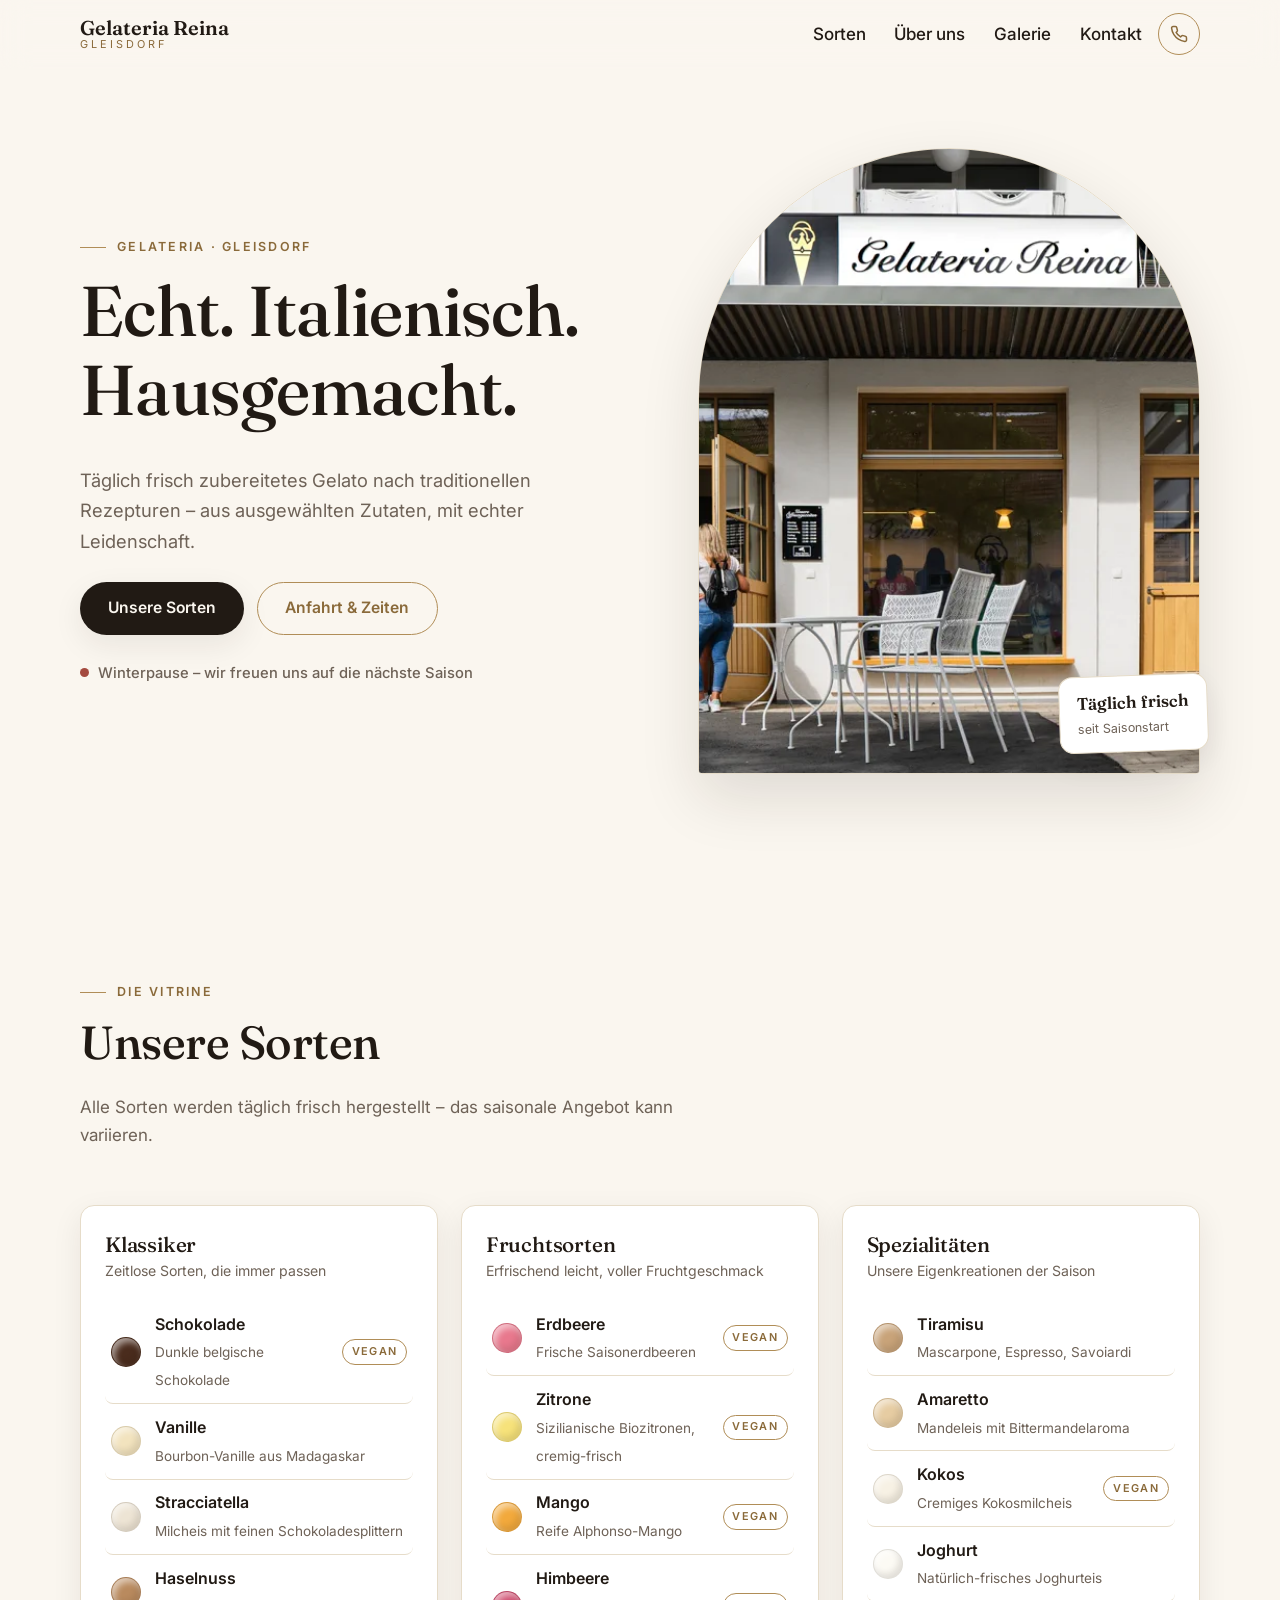
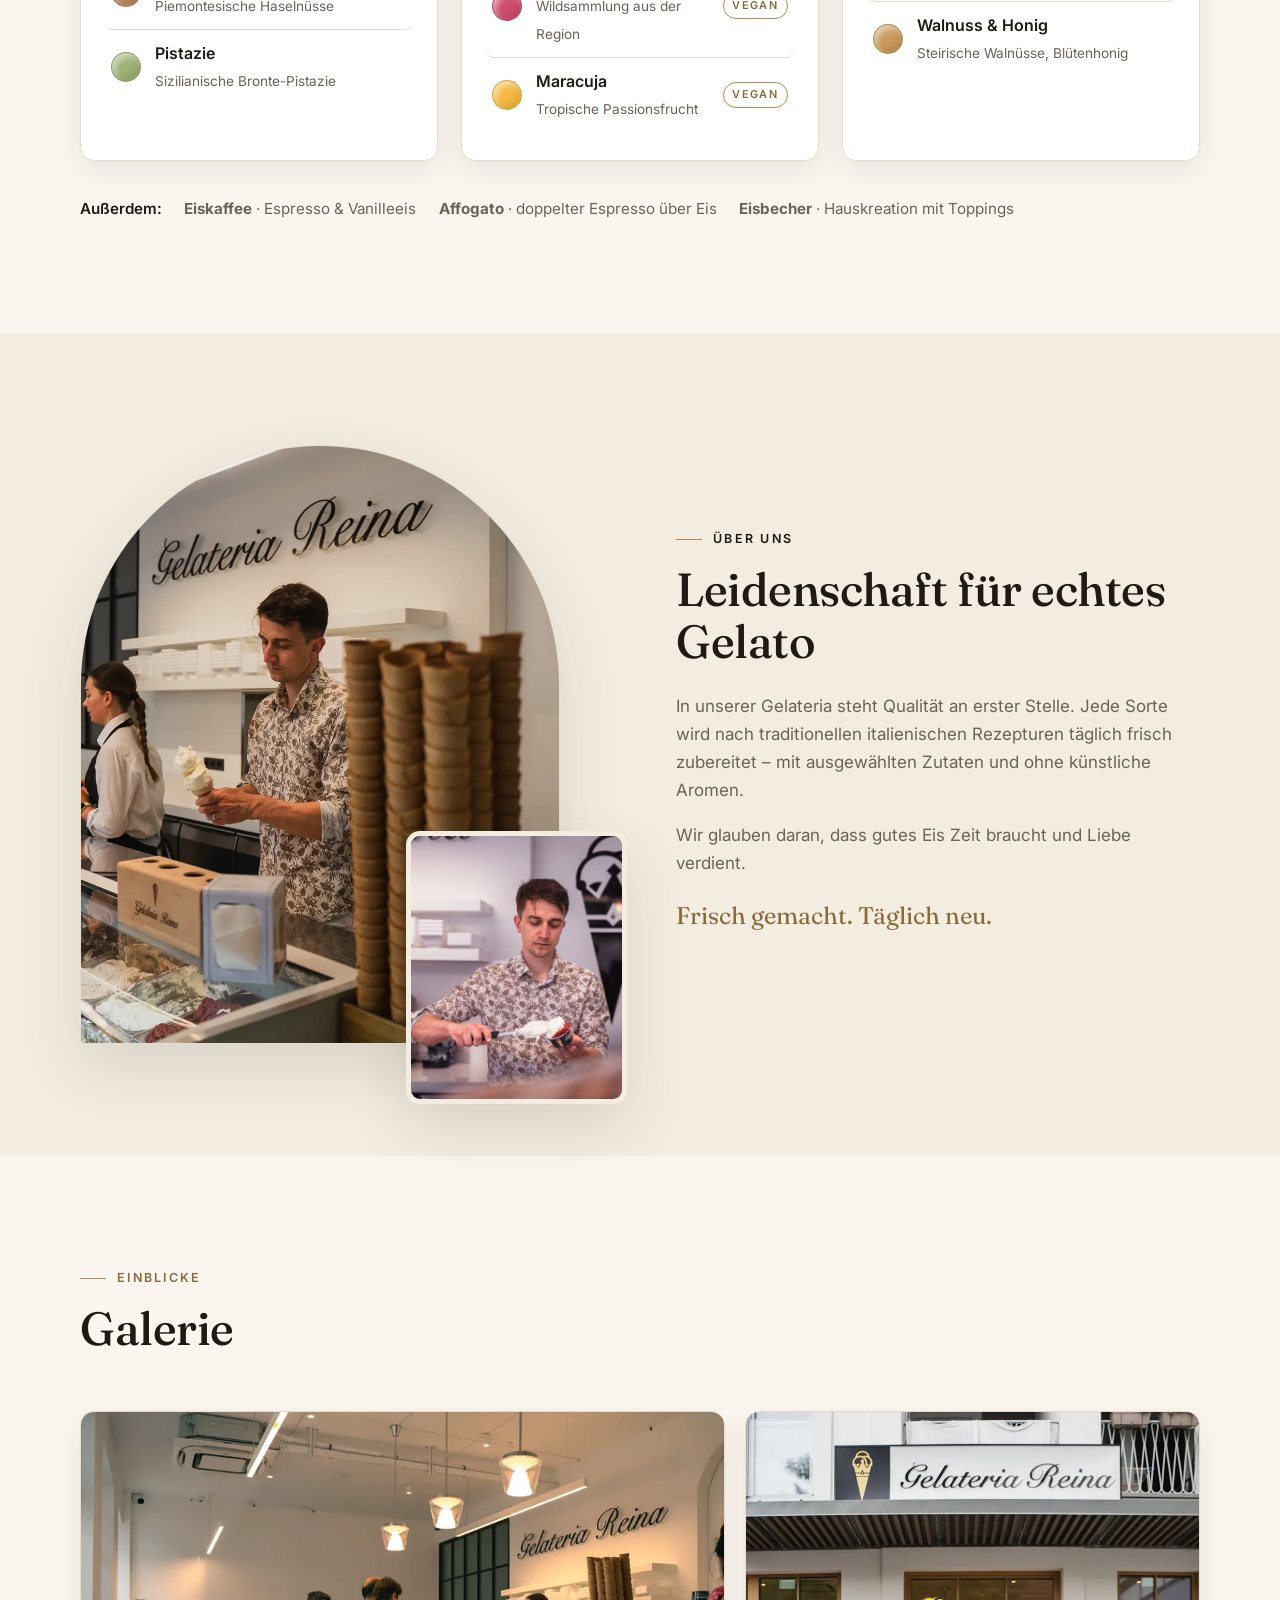
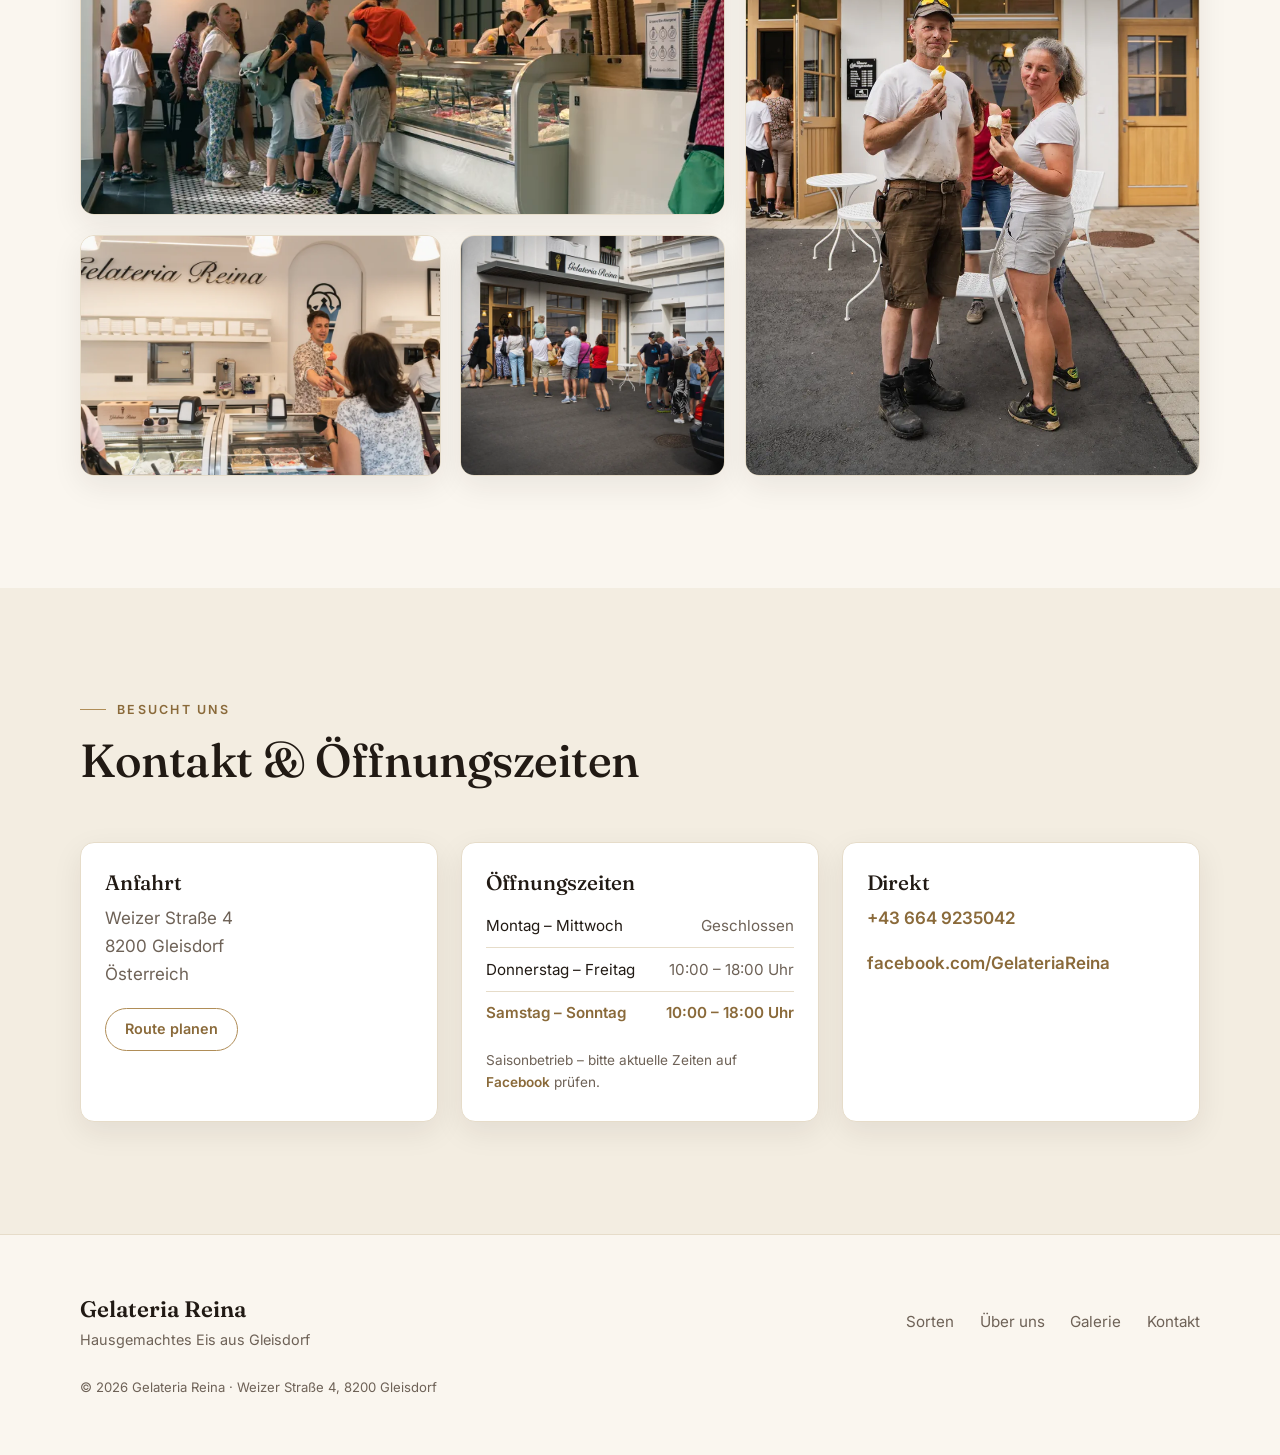
==== commit 2612fee1: "Fixes + Micro-Effects: Mobile-Nav, Öffnungsstatus, subtile Animationen - Mobile-Nav: fixed->absolute" ====
--- a/index.html
+++ b/index.html
@@ -48,7 +48,7 @@
         <a href="#kontakt" class="btn btn-ghost">Anfahrt &amp; Zeiten</a>
       </div>
       <p class="hero-status" id="hero-status" data-season-from="03-01" data-season-to="10-31">
-        <span class="status-dot" aria-hidden="true"></span><span id="hero-status-text">Öffnungszeiten werden geladen …</span>
+        <span class="status-dot" aria-hidden="true"></span><span id="hero-status-text">Do – So · 10 – 18 Uhr</span>
       </p>
     </div>
     <div class="hero-media">
--- a/css/style.css
+++ b/css/style.css
@@ -119,6 +119,7 @@
 }
 .header.is-scrolled { border-bottom-color: var(--c-line); }
 .header-inner {
+  position: relative;
   width: min(1120px, 100% - 2rem);
   margin-inline: auto;
   min-height: 68px;
@@ -131,18 +132,26 @@
 .logo-sub { font-size: .68rem; letter-spacing: .28em; text-transform: uppercase; color: var(--c-gold-deep); }
 
 .nav {
-  position: fixed;
-  inset: 68px 0 auto 0;
+  position: absolute;
+  top: 100%;
+  left: 0;
+  right: 0;
   background: var(--c-bg);
   border-bottom: 1px solid var(--c-line);
   display: flex;
   flex-direction: column;
   padding: .6rem 1.25rem 1.2rem;
-  transform: translateY(-110%);
-  transition: transform .3s ease;
+  opacity: 0;
+  transform: translateY(-8px);
+  pointer-events: none;
+  transition: opacity .25s ease, transform .25s ease;
   box-shadow: var(--shadow-lg);
 }
-.nav.is-open { transform: translateY(0); }
+.nav.is-open {
+  opacity: 1;
+  transform: translateY(0);
+  pointer-events: auto;
+}
 .nav a {
   padding: .85rem .2rem;
   font-weight: 500;
@@ -186,6 +195,8 @@
     border: 0;
     box-shadow: none;
     transform: none;
+    opacity: 1;
+    pointer-events: auto;
   }
   .nav a { border: 0; padding: .4rem 0; }
   .nav-toggle { display: none; }
@@ -431,6 +442,79 @@
 .actionbar-btn svg { width: 18px; height: 18px; }
 @media (min-width: 860px) { .actionbar { display: none; } }
 
+/* ── Micro-Effects ──────────────────────────────────────────── */
+@keyframes float {
+  0%, 100% { transform: rotate(-2deg) translateY(0); }
+  50%      { transform: rotate(-2deg) translateY(-7px); }
+}
+.hero-badge { animation: float 5s ease-in-out infinite; }
+
+@keyframes heroIn {
+  from { opacity: 0; transform: translateY(26px); }
+  to   { opacity: 1; transform: none; }
+}
+.hero-text > * { animation: heroIn .8s cubic-bezier(.22, .8, .3, 1) both; }
+.hero-text > *:nth-child(2) { animation-delay: .08s; }
+.hero-text > *:nth-child(3) { animation-delay: .16s; }
+.hero-text > *:nth-child(4) { animation-delay: .24s; }
+.hero-text > *:nth-child(5) { animation-delay: .32s; }
+.hero-media { animation: heroIn .9s .18s cubic-bezier(.22, .8, .3, 1) both; }
+
+@keyframes shimmer {
+  to { background-position: -200% 0; }
+}
+.about-highlight {
+  background: linear-gradient(100deg,
+    var(--c-gold-deep) 40%, #E3C98F 50%, var(--c-gold-deep) 60%);
+  background-size: 200% 100%;
+  -webkit-background-clip: text;
+  background-clip: text;
+  -webkit-text-fill-color: transparent;
+  animation: shimmer 6s linear infinite;
+}
+
+@media (min-width: 760px) {
+  .nav a {
+    position: relative;
+    transition: color .2s ease;
+  }
+  .nav a::after {
+    content: "";
+    position: absolute;
+    left: 0; right: 100%;
+    bottom: -2px;
+    height: 2px;
+    background: var(--c-gold);
+    transition: right .28s ease;
+  }
+  .nav a:hover::after { right: 0; }
+}
+
+.menu-list li { transition: background .2s ease; border-radius: 8px; padding-inline: .4rem; }
+.menu-list li:hover { background: var(--c-gold-soft); }
+.menu-list .scoop { transition: transform .25s ease; }
+.menu-list li:hover .scoop { transform: scale(1.18) rotate(-8deg); }
+
+.contact-card, .menu-cat { transition: transform .3s ease, box-shadow .3s ease; }
+.contact-card:hover, .menu-cat:hover { transform: translateY(-4px); box-shadow: var(--shadow-lg); }
+
+.btn-primary, .actionbar-btn { position: relative; overflow: hidden; }
+.btn-primary::after, .actionbar-btn::after {
+  content: "";
+  position: absolute;
+  top: 0; left: -80%;
+  width: 50%; height: 100%;
+  background: linear-gradient(100deg, transparent, rgba(255, 255, 255, .25), transparent);
+  transform: skewX(-20deg);
+  transition: left .55s ease;
+}
+.btn-primary:hover::after, .actionbar-btn:hover::after { left: 130%; }
+
+@media (prefers-reduced-motion: reduce) {
+  .hero-badge, .hero-text > *, .hero-media, .about-highlight { animation: none !important; }
+  .about-highlight { -webkit-text-fill-color: currentColor; }
+}
+
 /* ── Reveal-Animation ───────────────────────────────────────── */
 .reveal {
   opacity: 0;
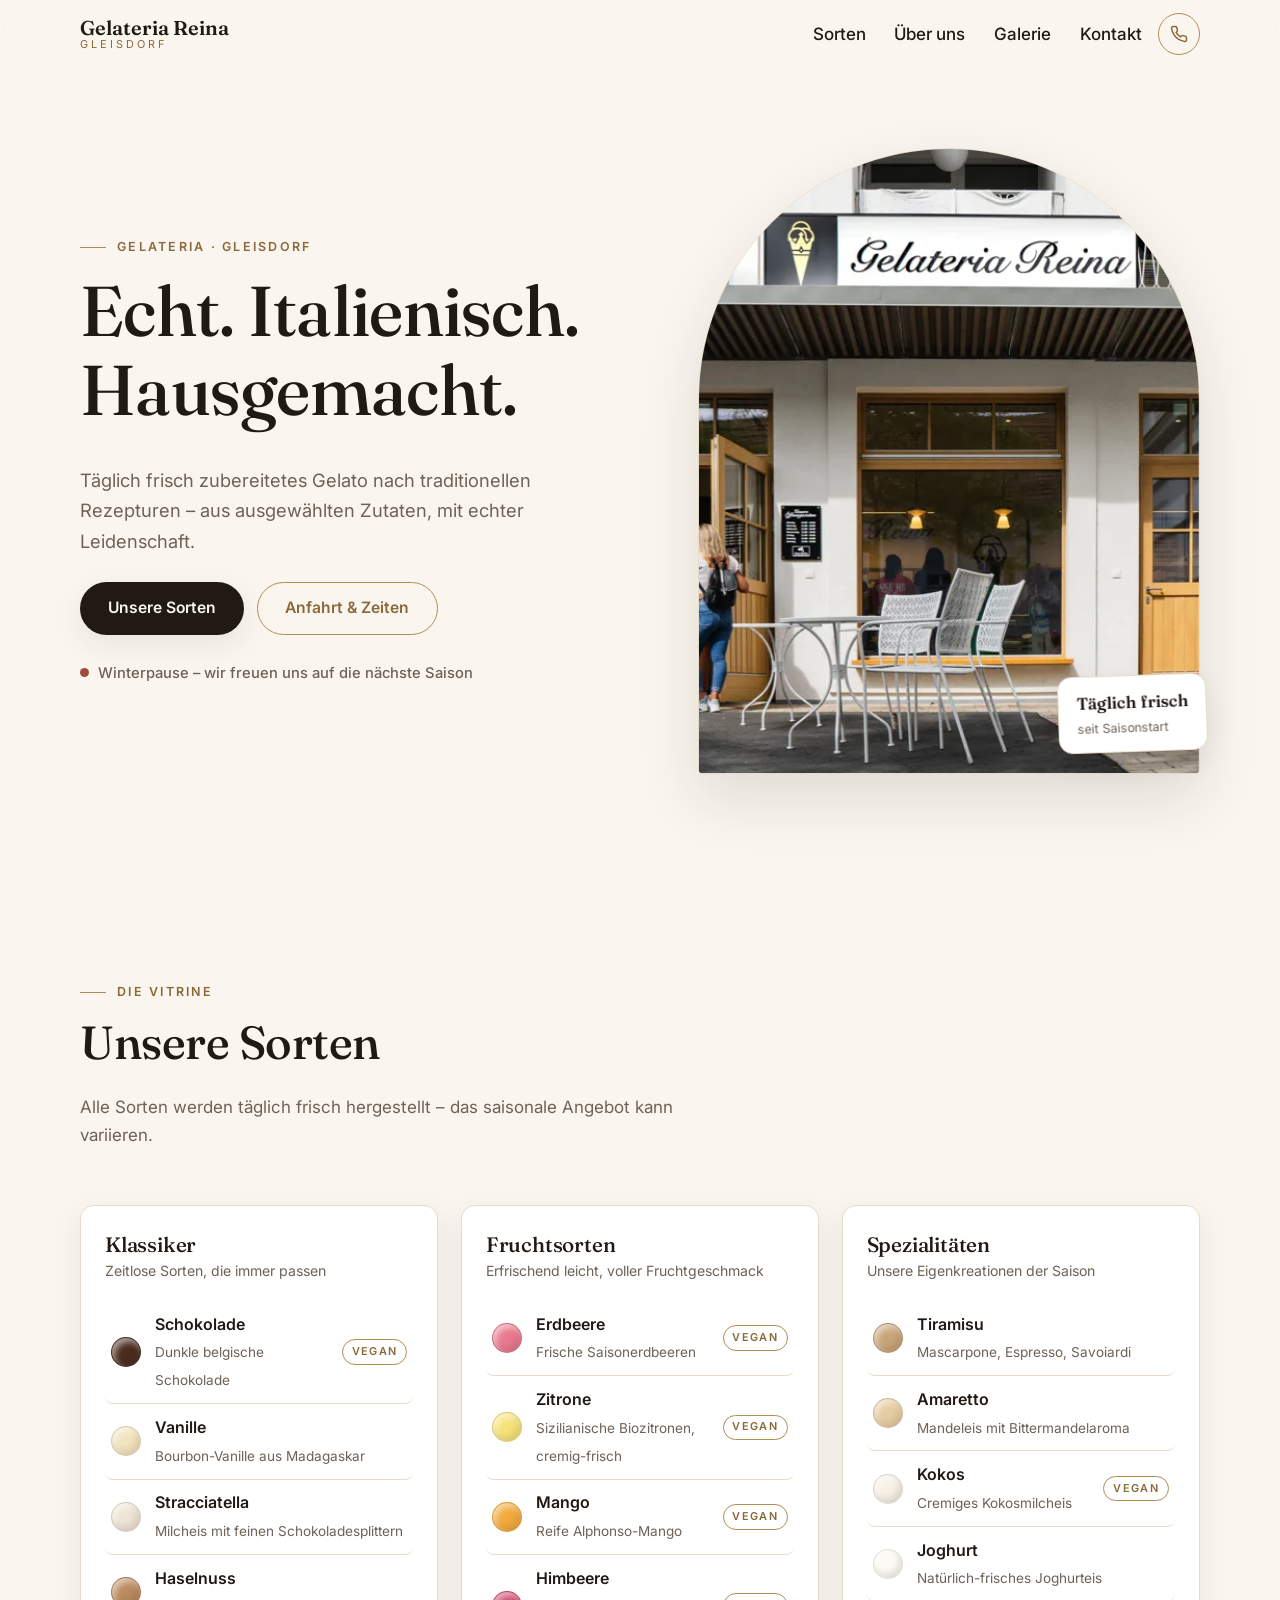
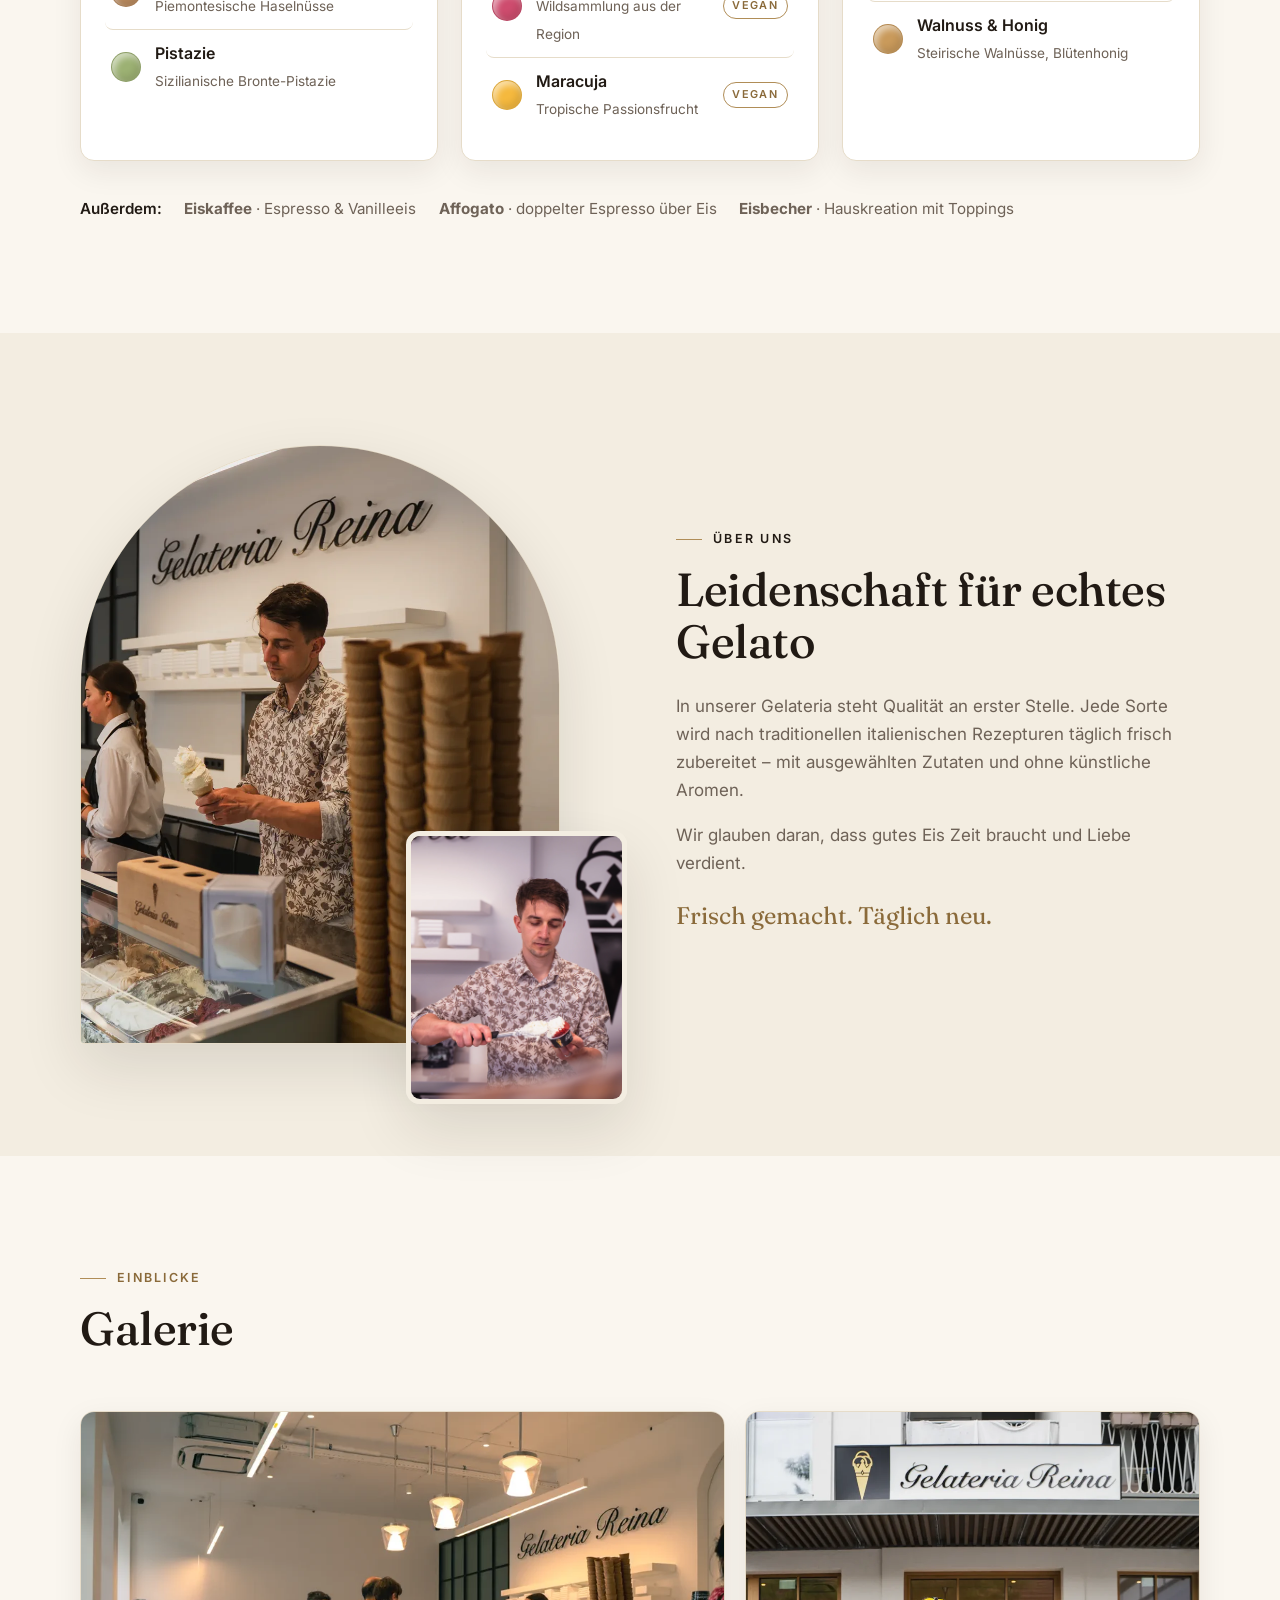
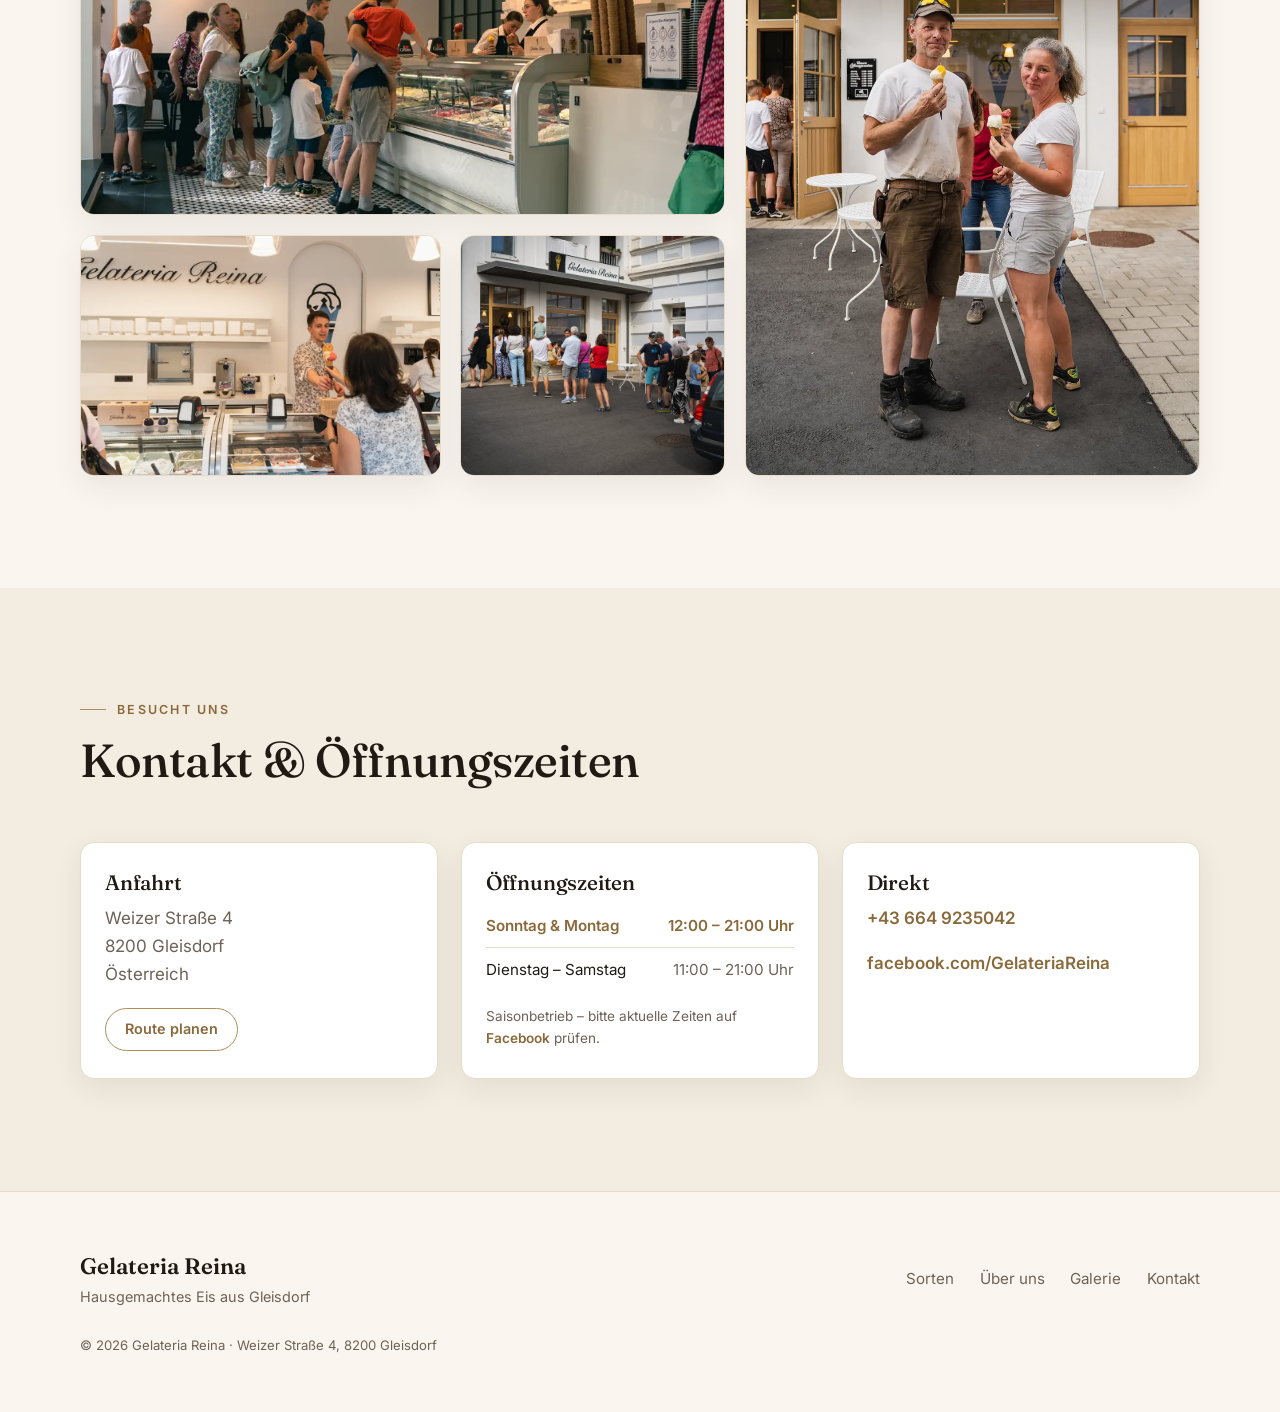
==== commit 08cf375d: "Echte Öffnungszeiten (So/Mo 12-21, Di-Sa 11-21) + mehr Bewegung - Öffnungszeiten überall aktualisier" ====
--- a/index.html
+++ b/index.html
@@ -4,7 +4,7 @@
 <meta charset="UTF-8">
 <meta name="viewport" content="width=device-width, initial-scale=1.0">
 <title>Gelateria Reina · Hausgemachtes Eis in Gleisdorf</title>
-<meta name="description" content="Gelateria Reina in Gleisdorf – täglich frisch zubereitetes Gelato nach traditionellen italienischen Rezepturen. Klassiker, Fruchtsorten und Spezialitäten. Do–So 10–18 Uhr.">
+<meta name="description" content="Gelateria Reina in Gleisdorf – täglich frisch zubereitetes Gelato nach traditionellen italienischen Rezepturen. Klassiker, Fruchtsorten und Spezialitäten. Täglich geöffnet ab 11 bzw. 12 Uhr.">
 <link rel="preconnect" href="https://fonts.googleapis.com">
 <link rel="preconnect" href="https://fonts.gstatic.com" crossorigin>
 <link href="https://fonts.googleapis.com/css2?family=Fraunces:opsz,wght@9..144,400;9..144,500;9..144,600&family=Inter:wght@400;500;600&display=swap" rel="stylesheet">
@@ -48,7 +48,7 @@
         <a href="#kontakt" class="btn btn-ghost">Anfahrt &amp; Zeiten</a>
       </div>
       <p class="hero-status" id="hero-status" data-season-from="03-01" data-season-to="10-31">
-        <span class="status-dot" aria-hidden="true"></span><span id="hero-status-text">Do – So · 10 – 18 Uhr</span>
+        <span class="status-dot" aria-hidden="true"></span><span id="hero-status-text">Täglich geöffnet · ab 11 bzw. 12 Uhr</span>
       </p>
     </div>
     <div class="hero-media">
@@ -218,9 +218,8 @@
         <h3>Öffnungszeiten</h3>
         <table class="hours">
           <tbody>
-            <tr data-days="1,2,3"><td>Montag – Mittwoch</td><td>Geschlossen</td></tr>
-            <tr data-days="4,5"><td>Donnerstag – Freitag</td><td>10:00 – 18:00 Uhr</td></tr>
-            <tr data-days="6,0"><td>Samstag – Sonntag</td><td>10:00 – 18:00 Uhr</td></tr>
+            <tr data-days="1,0"><td>Sonntag &amp; Montag</td><td>12:00 – 21:00 Uhr</td></tr>
+            <tr data-days="2,3,4,5,6"><td>Dienstag – Samstag</td><td>11:00 – 21:00 Uhr</td></tr>
           </tbody>
         </table>
         <p class="hours-note">Saisonbetrieb – bitte aktuelle Zeiten auf <a href="https://www.facebook.com/GelateriaReina/" target="_blank" rel="noopener">Facebook</a> prüfen.</p>
--- a/css/style.css
+++ b/css/style.css
@@ -71,7 +71,11 @@
   content: "";
   width: 26px; height: 1px;
   background: var(--c-gold);
-}
+  transform-origin: left center;
+  transform: scaleX(0);
+  transition: transform .9s cubic-bezier(.22, .8, .3, 1) .15s;
+}
+.is-visible .eyebrow::before, .hero .eyebrow::before { transform: scaleX(1); }
 
 .section { padding: clamp(4rem, 10vw, 7rem) 0; }
 .section-alt { background: var(--c-alt); }
@@ -361,9 +365,7 @@
 .gallery-item img {
   width: 100%; height: 100%;
   object-fit: cover;
-  transition: transform .6s ease;
-}
-.gallery-item:hover img { transform: scale(1.04); }
+}
 .gallery-wide { grid-column: 1 / -1; }
 .gallery-wide img { aspect-ratio: 16 / 10; }
 .gallery-tall { grid-row: span 2; }
@@ -453,12 +455,17 @@
   from { opacity: 0; transform: translateY(26px); }
   to   { opacity: 1; transform: none; }
 }
+@keyframes heroImgIn {
+  from { opacity: 0; transform: translateX(38px) scale(1.05); }
+  to   { opacity: 1; transform: none; }
+}
 .hero-text > * { animation: heroIn .8s cubic-bezier(.22, .8, .3, 1) both; }
 .hero-text > *:nth-child(2) { animation-delay: .08s; }
 .hero-text > *:nth-child(3) { animation-delay: .16s; }
 .hero-text > *:nth-child(4) { animation-delay: .24s; }
 .hero-text > *:nth-child(5) { animation-delay: .32s; }
-.hero-media { animation: heroIn .9s .18s cubic-bezier(.22, .8, .3, 1) both; }
+.hero-media { animation: heroImgIn 1s .18s cubic-bezier(.22, .8, .3, 1) both; }
+.hero-arch img { will-change: transform; }
 
 @keyframes shimmer {
   to { background-position: -200% 0; }
@@ -513,6 +520,32 @@
 @media (prefers-reduced-motion: reduce) {
   .hero-badge, .hero-text > *, .hero-media, .about-highlight { animation: none !important; }
   .about-highlight { -webkit-text-fill-color: currentColor; }
+  .eyebrow::before { transform: scaleX(1); transition: none; }
+}
+
+/* ── Scroll-getriebene Effekte (JS: .in gesetzt) ────────────── */
+@keyframes scoopPop {
+  0%   { transform: scale(.3); }
+  60%  { transform: scale(1.22); }
+  100% { transform: scale(1); }
+}
+.menu-list .scoop { transform: scale(.3); }
+.is-visible .menu-list .scoop,
+.menu-cat.is-visible .scoop { animation: scoopPop .55s cubic-bezier(.22, .8, .3, 1) both; }
+.menu-list li:nth-child(1) .scoop { animation-delay: .05s; }
+.menu-list li:nth-child(2) .scoop { animation-delay: .13s; }
+.menu-list li:nth-child(3) .scoop { animation-delay: .21s; }
+.menu-list li:nth-child(4) .scoop { animation-delay: .29s; }
+.menu-list li:nth-child(5) .scoop { animation-delay: .37s; }
+@media (prefers-reduced-motion: reduce) {
+  .menu-list .scoop { transform: none; animation: none !important; }
+}
+
+.gallery-item img { transform: scale(1.08); transition: transform 1.1s cubic-bezier(.22, .8, .3, 1); }
+.gallery-item.is-visible img { transform: scale(1); }
+.gallery-item:hover img { transform: scale(1.05); }
+@media (prefers-reduced-motion: reduce) {
+  .gallery-item img, .gallery-item.is-visible img { transform: none; }
 }
 
 /* ── Reveal-Animation ───────────────────────────────────────── */
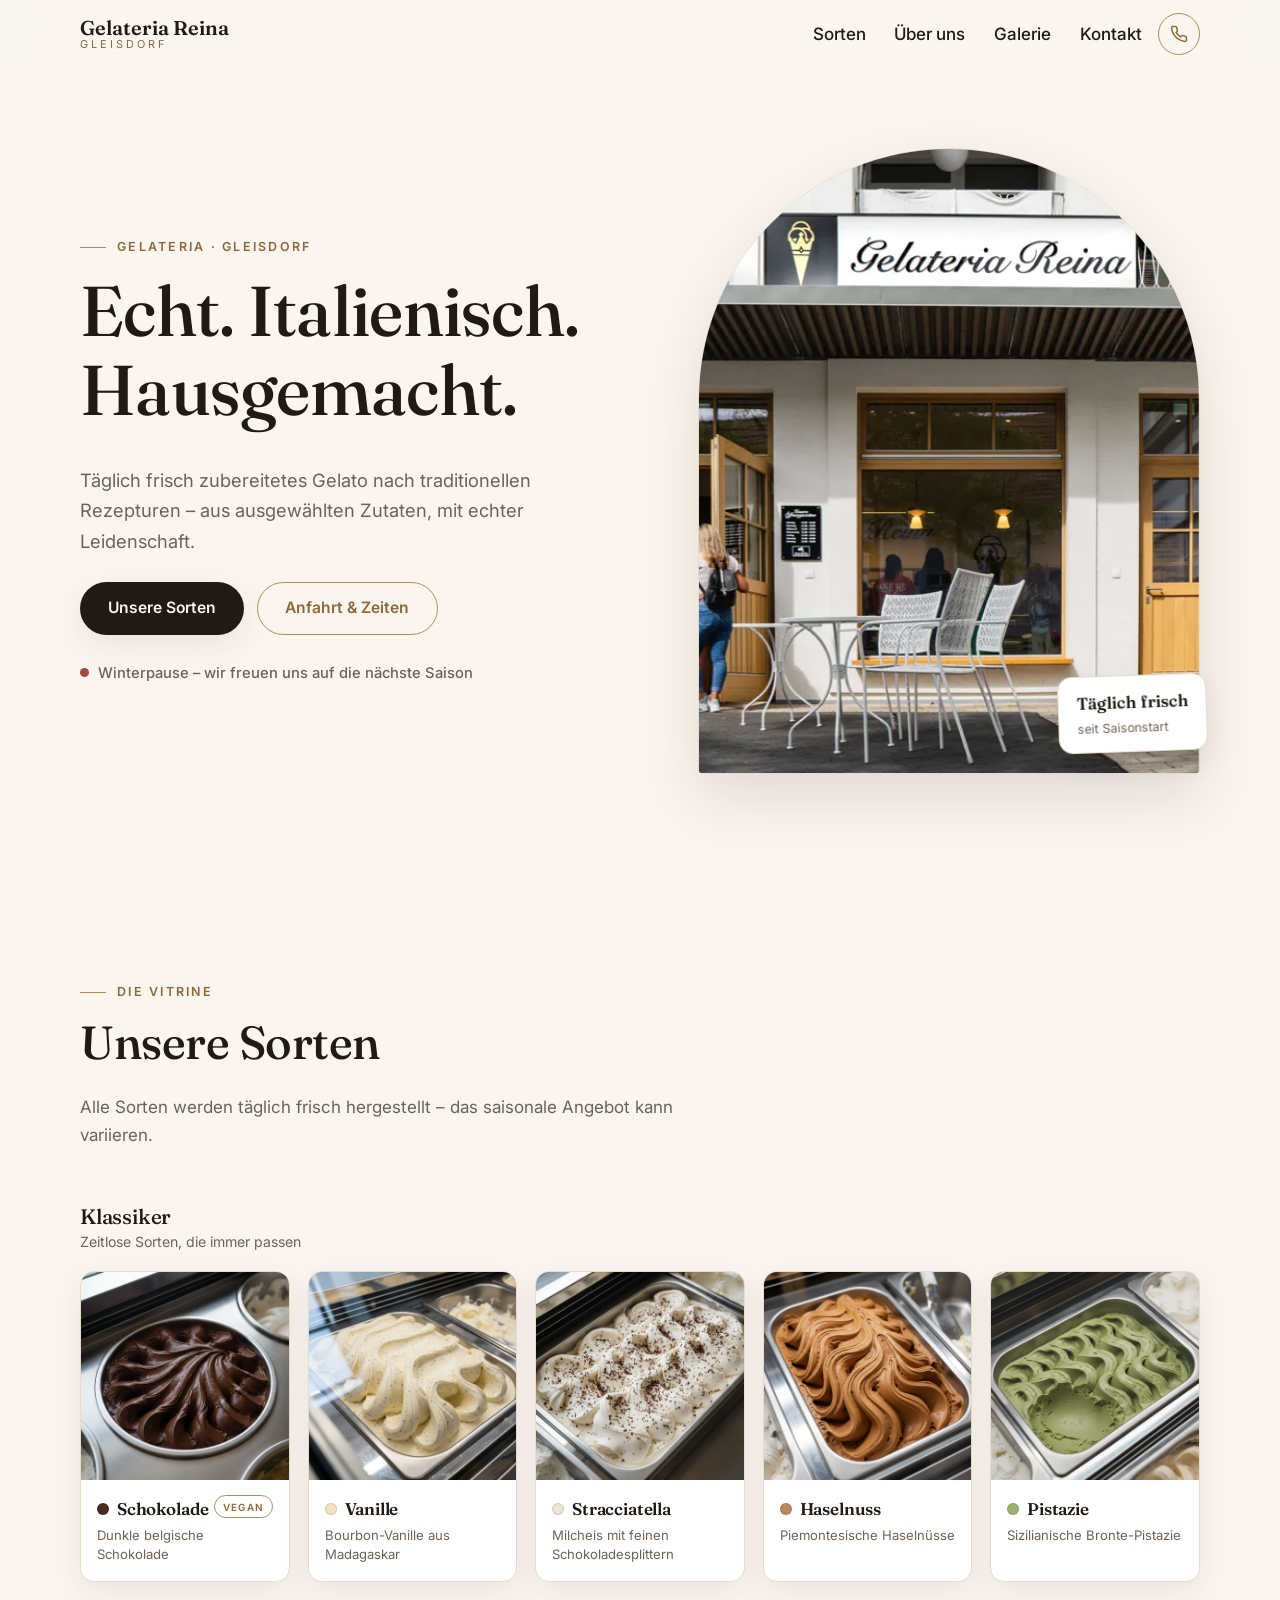
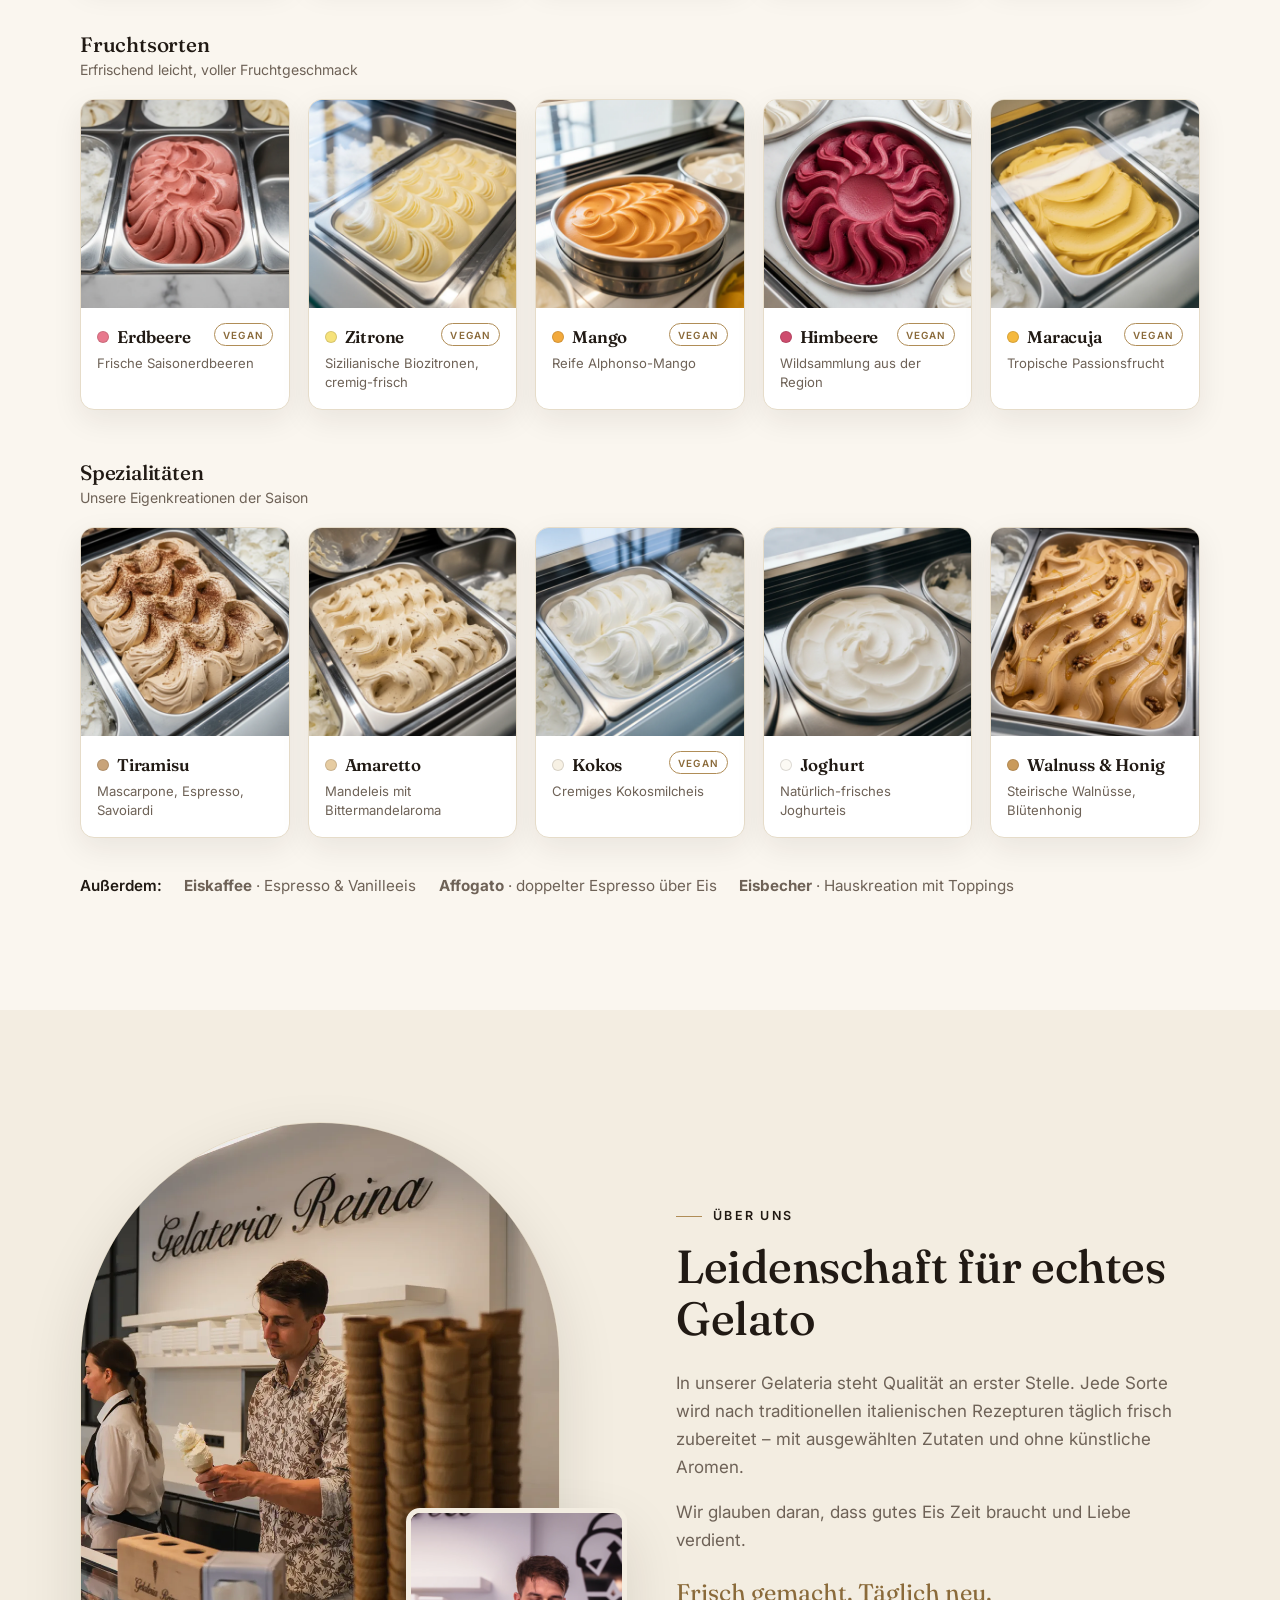
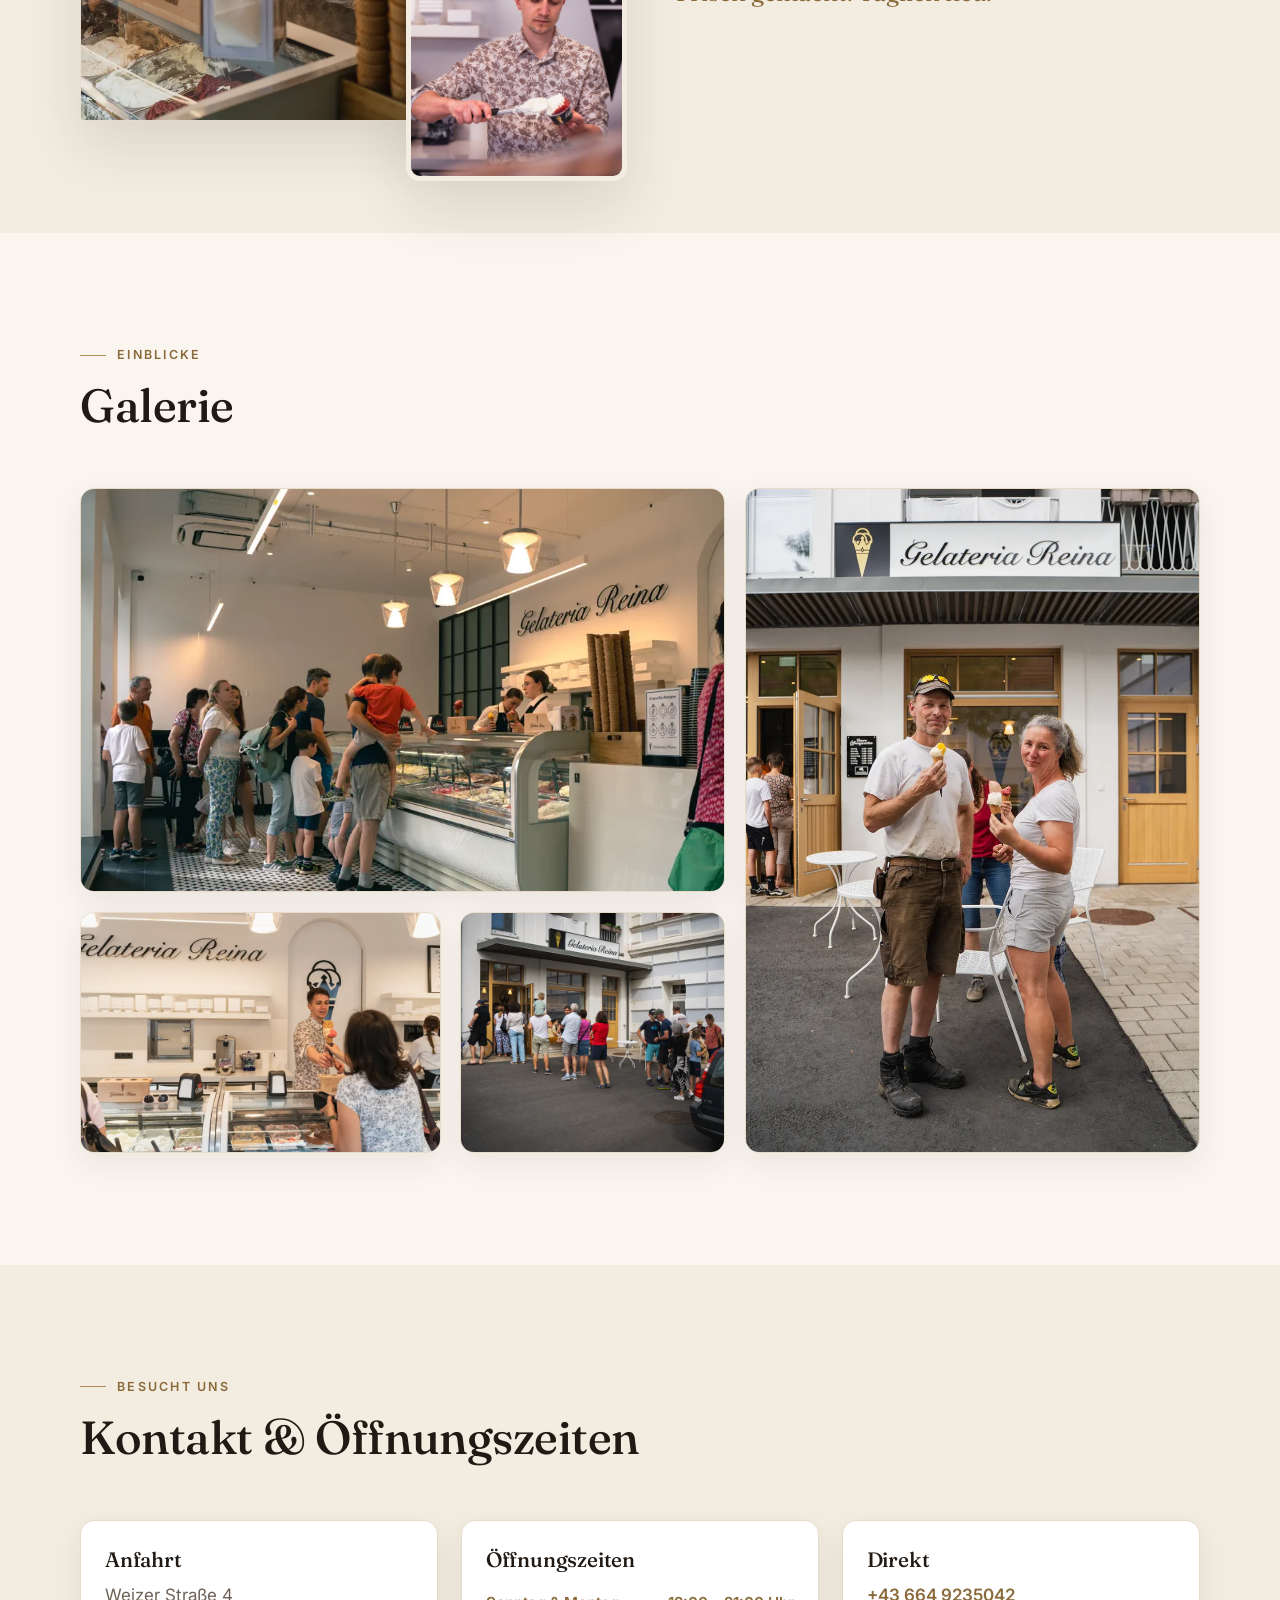
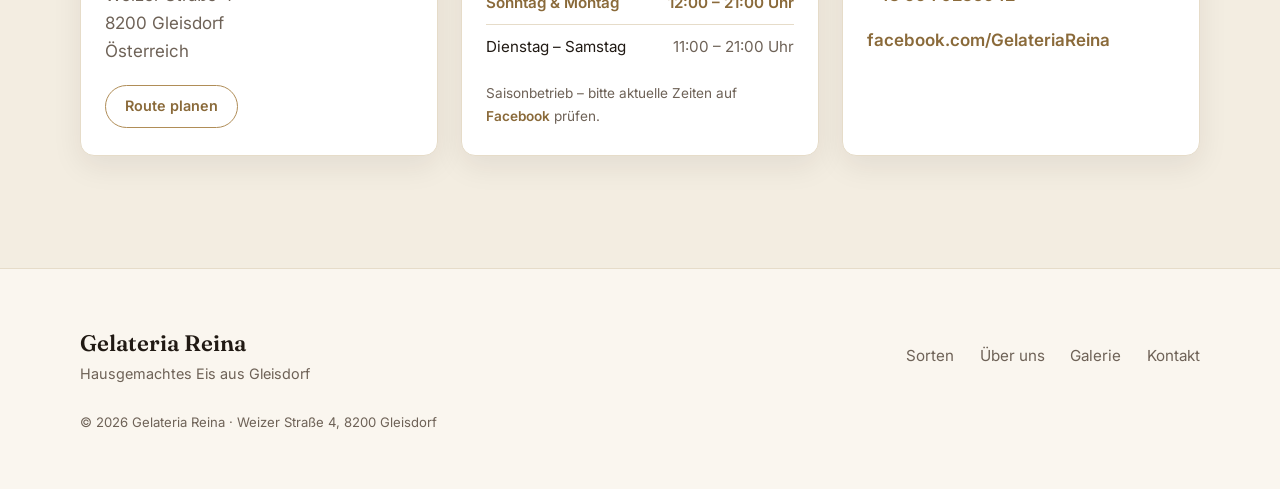
==== commit e951edb2: "Vitrine: 15 echte Sortenfotos (OpenRouter generiert) statt Farbkugeln - 15 Carapine-Bilder via googl" ====
--- a/index.html
+++ b/index.html
@@ -68,7 +68,7 @@
   </div>
 </section>
 
-<!-- ══════════ SORTEN ══════════ -->
+<!-- ══════════ VITRINE ══════════ -->
 <section class="section" id="sorten">
   <div class="container">
     <header class="section-head">
@@ -77,42 +77,87 @@
       <p class="section-sub">Alle Sorten werden täglich frisch hergestellt – das saisonale Angebot kann variieren.</p>
     </header>
 
-    <div class="menu-cats">
-      <article class="menu-cat">
+    <div class="vitrine-cats">
+      <div class="vitrine-cat">
         <h3>Klassiker</h3>
-        <p class="menu-cat-sub">Zeitlose Sorten, die immer passen</p>
-        <ul class="menu-list">
-          <li><span class="scoop" style="--scoop:#4A2C1D"></span><div><strong>Schokolade</strong><small>Dunkle belgische Schokolade</small></div><em>vegan</em></li>
-          <li><span class="scoop" style="--scoop:#F2E3BE"></span><div><strong>Vanille</strong><small>Bourbon-Vanille aus Madagaskar</small></div></li>
-          <li><span class="scoop" style="--scoop:#EDE4D4"></span><div><strong>Stracciatella</strong><small>Milcheis mit feinen Schokoladesplittern</small></div></li>
-          <li><span class="scoop" style="--scoop:#B98A5E"></span><div><strong>Haselnuss</strong><small>Piemontesische Haselnüsse</small></div></li>
-          <li><span class="scoop" style="--scoop:#9CB173"></span><div><strong>Pistazie</strong><small>Sizilianische Bronte-Pistazie</small></div></li>
-        </ul>
-      </article>
-
-      <article class="menu-cat">
+        <p class="vitrine-cat-sub">Zeitlose Sorten, die immer passen</p>
+        <div class="vitrine-row" role="list">
+          <article class="vitrine-card" role="listitem">
+            <div class="vitrine-media"><img src="assets/images/vitrine/schokolade-900.webp" srcset="assets/images/vitrine/schokolade-900.webp 900w, assets/images/vitrine/schokolade.webp 1600w" sizes="(max-width: 720px) 62vw, 220px" width="1600" height="1600" alt="Schokolade-Gelato in der Carapine – dunkelbraun, cremig" loading="lazy"></div>
+            <div class="vitrine-info"><strong><span class="dot" style="--scoop:#4A2C1D"></span>Schokolade</strong><small>Dunkle belgische Schokolade</small><em>vegan</em></div>
+          </article>
+          <article class="vitrine-card" role="listitem">
+            <div class="vitrine-media"><img src="assets/images/vitrine/vanille-900.webp" srcset="assets/images/vitrine/vanille-900.webp 900w, assets/images/vitrine/vanille.webp 1600w" sizes="(max-width: 720px) 62vw, 220px" width="1600" height="1600" alt="Vanille-Gelato in der Carapine – cremefarben mit Vanilleschoten-Pünktchen" loading="lazy"></div>
+            <div class="vitrine-info"><strong><span class="dot" style="--scoop:#F2E3BE"></span>Vanille</strong><small>Bourbon-Vanille aus Madagaskar</small></div>
+          </article>
+          <article class="vitrine-card" role="listitem">
+            <div class="vitrine-media"><img src="assets/images/vitrine/stracciatella-900.webp" srcset="assets/images/vitrine/stracciatella-900.webp 900w, assets/images/vitrine/stracciatella.webp 1600w" sizes="(max-width: 720px) 62vw, 220px" width="1600" height="1600" alt="Stracciatella-Gelato in der Carapine – hell mit Schokosplittern" loading="lazy"></div>
+            <div class="vitrine-info"><strong><span class="dot" style="--scoop:#EDE4D4"></span>Stracciatella</strong><small>Milcheis mit feinen Schokoladesplittern</small></div>
+          </article>
+          <article class="vitrine-card" role="listitem">
+            <div class="vitrine-media"><img src="assets/images/vitrine/haselnuss-900.webp" srcset="assets/images/vitrine/haselnuss-900.webp 900w, assets/images/vitrine/haselnuss.webp 1600w" sizes="(max-width: 720px) 62vw, 220px" width="1600" height="1600" alt="Haselnuss-Gelato in der Carapine – nussbraun" loading="lazy"></div>
+            <div class="vitrine-info"><strong><span class="dot" style="--scoop:#B98A5E"></span>Haselnuss</strong><small>Piemontesische Haselnüsse</small></div>
+          </article>
+          <article class="vitrine-card" role="listitem">
+            <div class="vitrine-media"><img src="assets/images/vitrine/pistazie-900.webp" srcset="assets/images/vitrine/pistazie-900.webp 900w, assets/images/vitrine/pistazie.webp 1600w" sizes="(max-width: 720px) 62vw, 220px" width="1600" height="1600" alt="Pistazien-Gelato in der Carapine – natürliches Salbeigrün" loading="lazy"></div>
+            <div class="vitrine-info"><strong><span class="dot" style="--scoop:#9CB173"></span>Pistazie</strong><small>Sizilianische Bronte-Pistazie</small></div>
+          </article>
+        </div>
+      </div>
+
+      <div class="vitrine-cat">
         <h3>Fruchtsorten</h3>
-        <p class="menu-cat-sub">Erfrischend leicht, voller Fruchtgeschmack</p>
-        <ul class="menu-list">
-          <li><span class="scoop" style="--scoop:#E8788D"></span><div><strong>Erdbeere</strong><small>Frische Saisonerdbeeren</small></div><em>vegan</em></li>
-          <li><span class="scoop" style="--scoop:#F6E27A"></span><div><strong>Zitrone</strong><small>Sizilianische Biozitronen, cremig-frisch</small></div><em>vegan</em></li>
-          <li><span class="scoop" style="--scoop:#F2A93C"></span><div><strong>Mango</strong><small>Reife Alphonso-Mango</small></div><em>vegan</em></li>
-          <li><span class="scoop" style="--scoop:#CE4C6E"></span><div><strong>Himbeere</strong><small>Wildsammlung aus der Region</small></div><em>vegan</em></li>
-          <li><span class="scoop" style="--scoop:#F5B93E"></span><div><strong>Maracuja</strong><small>Tropische Passionsfrucht</small></div><em>vegan</em></li>
-        </ul>
-      </article>
-
-      <article class="menu-cat">
+        <p class="vitrine-cat-sub">Erfrischend leicht, voller Fruchtgeschmack</p>
+        <div class="vitrine-row" role="list">
+          <article class="vitrine-card" role="listitem">
+            <div class="vitrine-media"><img src="assets/images/vitrine/erdbeere-900.webp" srcset="assets/images/vitrine/erdbeere-900.webp 900w, assets/images/vitrine/erdbeere.webp 1600w" sizes="(max-width: 720px) 62vw, 220px" width="1600" height="1600" alt="Erdbeer-Sorbet in der Carapine – sattes Rot" loading="lazy"></div>
+            <div class="vitrine-info"><strong><span class="dot" style="--scoop:#E8788D"></span>Erdbeere</strong><small>Frische Saisonerdbeeren</small><em>vegan</em></div>
+          </article>
+          <article class="vitrine-card" role="listitem">
+            <div class="vitrine-media"><img src="assets/images/vitrine/zitrone-900.webp" srcset="assets/images/vitrine/zitrone-900.webp 900w, assets/images/vitrine/zitrone.webp 1600w" sizes="(max-width: 720px) 62vw, 220px" width="1600" height="1600" alt="Zitronen-Sorbet in der Carapine – blassgelb" loading="lazy"></div>
+            <div class="vitrine-info"><strong><span class="dot" style="--scoop:#F6E27A"></span>Zitrone</strong><small>Sizilianische Biozitronen, cremig-frisch</small><em>vegan</em></div>
+          </article>
+          <article class="vitrine-card" role="listitem">
+            <div class="vitrine-media"><img src="assets/images/vitrine/mango-900.webp" srcset="assets/images/vitrine/mango-900.webp 900w, assets/images/vitrine/mango.webp 1600w" sizes="(max-width: 720px) 62vw, 220px" width="1600" height="1600" alt="Mango-Sorbet in der Carapine – kräftiges Orange" loading="lazy"></div>
+            <div class="vitrine-info"><strong><span class="dot" style="--scoop:#F2A93C"></span>Mango</strong><small>Reife Alphonso-Mango</small><em>vegan</em></div>
+          </article>
+          <article class="vitrine-card" role="listitem">
+            <div class="vitrine-media"><img src="assets/images/vitrine/himbeere-900.webp" srcset="assets/images/vitrine/himbeere-900.webp 900w, assets/images/vitrine/himbeere.webp 1600w" sizes="(max-width: 720px) 62vw, 220px" width="1600" height="1600" alt="Himbeer-Sorbet in der Carapine – tiefes Beerrot" loading="lazy"></div>
+            <div class="vitrine-info"><strong><span class="dot" style="--scoop:#CE4C6E"></span>Himbeere</strong><small>Wildsammlung aus der Region</small><em>vegan</em></div>
+          </article>
+          <article class="vitrine-card" role="listitem">
+            <div class="vitrine-media"><img src="assets/images/vitrine/maracuja-900.webp" srcset="assets/images/vitrine/maracuja-900.webp 900w, assets/images/vitrine/maracuja.webp 1600w" sizes="(max-width: 720px) 62vw, 220px" width="1600" height="1600" alt="Maracuja-Sorbet in der Carapine – goldgelb" loading="lazy"></div>
+            <div class="vitrine-info"><strong><span class="dot" style="--scoop:#F5B93E"></span>Maracuja</strong><small>Tropische Passionsfrucht</small><em>vegan</em></div>
+          </article>
+        </div>
+      </div>
+
+      <div class="vitrine-cat">
         <h3>Spezialitäten</h3>
-        <p class="menu-cat-sub">Unsere Eigenkreationen der Saison</p>
-        <ul class="menu-list">
-          <li><span class="scoop" style="--scoop:#C8A379"></span><div><strong>Tiramisu</strong><small>Mascarpone, Espresso, Savoiardi</small></div></li>
-          <li><span class="scoop" style="--scoop:#E6CCA2"></span><div><strong>Amaretto</strong><small>Mandeleis mit Bittermandelaroma</small></div></li>
-          <li><span class="scoop" style="--scoop:#F7F1E4"></span><div><strong>Kokos</strong><small>Cremiges Kokosmilcheis</small></div><em>vegan</em></li>
-          <li><span class="scoop" style="--scoop:#FCFAF4"></span><div><strong>Joghurt</strong><small>Natürlich-frisches Joghurteis</small></div></li>
-          <li><span class="scoop" style="--scoop:#C99A5B"></span><div><strong>Walnuss &amp; Honig</strong><small>Steirische Walnüsse, Blütenhonig</small></div></li>
-        </ul>
-      </article>
+        <p class="vitrine-cat-sub">Unsere Eigenkreationen der Saison</p>
+        <div class="vitrine-row" role="list">
+          <article class="vitrine-card" role="listitem">
+            <div class="vitrine-media"><img src="assets/images/vitrine/tiramisu-900.webp" srcset="assets/images/vitrine/tiramisu-900.webp 900w, assets/images/vitrine/tiramisu.webp 1600w" sizes="(max-width: 720px) 62vw, 220px" width="1600" height="1600" alt="Tiramisu-Gelato in der Carapine – beige mit Kakao" loading="lazy"></div>
+            <div class="vitrine-info"><strong><span class="dot" style="--scoop:#C8A379"></span>Tiramisu</strong><small>Mascarpone, Espresso, Savoiardi</small></div>
+          </article>
+          <article class="vitrine-card" role="listitem">
+            <div class="vitrine-media"><img src="assets/images/vitrine/amaretto-900.webp" srcset="assets/images/vitrine/amaretto-900.webp 900w, assets/images/vitrine/amaretto.webp 1600w" sizes="(max-width: 720px) 62vw, 220px" width="1600" height="1600" alt="Amaretto-Gelato in der Carapine – mandelcremefarben" loading="lazy"></div>
+            <div class="vitrine-info"><strong><span class="dot" style="--scoop:#E6CCA2"></span>Amaretto</strong><small>Mandeleis mit Bittermandelaroma</small></div>
+          </article>
+          <article class="vitrine-card" role="listitem">
+            <div class="vitrine-media"><img src="assets/images/vitrine/kokos-900.webp" srcset="assets/images/vitrine/kokos-900.webp 900w, assets/images/vitrine/kokos.webp 1600w" sizes="(max-width: 720px) 62vw, 220px" width="1600" height="1600" alt="Kokos-Gelato in der Carapine – strahlend weiß" loading="lazy"></div>
+            <div class="vitrine-info"><strong><span class="dot" style="--scoop:#F7F1E4"></span>Kokos</strong><small>Cremiges Kokosmilcheis</small><em>vegan</em></div>
+          </article>
+          <article class="vitrine-card" role="listitem">
+            <div class="vitrine-media"><img src="assets/images/vitrine/joghurt-900.webp" srcset="assets/images/vitrine/joghurt-900.webp 900w, assets/images/vitrine/joghurt.webp 1600w" sizes="(max-width: 720px) 62vw, 220px" width="1600" height="1600" alt="Joghurt-Gelato in der Carapine – mattweiß" loading="lazy"></div>
+            <div class="vitrine-info"><strong><span class="dot" style="--scoop:#FCFAF4"></span>Joghurt</strong><small>Natürlich-frisches Joghurteis</small></div>
+          </article>
+          <article class="vitrine-card" role="listitem">
+            <div class="vitrine-media"><img src="assets/images/vitrine/walnuss-honig-900.webp" srcset="assets/images/vitrine/walnuss-honig-900.webp 900w, assets/images/vitrine/walnuss-honig.webp 1600w" sizes="(max-width: 720px) 62vw, 220px" width="1600" height="1600" alt="Walnuss-Honig-Gelato in der Carapine – karamellbeige" loading="lazy"></div>
+            <div class="vitrine-info"><strong><span class="dot" style="--scoop:#C99A5B"></span>Walnuss &amp; Honig</strong><small>Steirische Walnüsse, Blütenhonig</small></div>
+          </article>
+        </div>
+      </div>
     </div>
 
     <div class="extras">
--- a/css/style.css
+++ b/css/style.css
@@ -257,51 +257,89 @@
   .hero-media { order: 2; }
 }
 
-/* ── Sorten ─────────────────────────────────────────────────── */
-.menu-cats { display: grid; gap: 1.4rem; }
-@media (min-width: 860px) { .menu-cats { grid-template-columns: repeat(3, 1fr); } }
-
-.menu-cat {
+/* ── Vitrine ────────────────────────────────────────────────── */
+.vitrine-cats { display: grid; gap: clamp(2.2rem, 5vw, 3.2rem); }
+.vitrine-cat h3 { margin-bottom: .15rem; }
+.vitrine-cat-sub { font-size: .88rem; color: var(--c-muted); margin-bottom: 1.1rem; }
+
+.vitrine-row {
+  display: flex;
+  gap: .9rem;
+  overflow-x: auto;
+  scroll-snap-type: x mandatory;
+  -webkit-overflow-scrolling: touch;
+  padding: .2rem .2rem 1rem;
+  scrollbar-width: none;
+}
+.vitrine-row::-webkit-scrollbar { display: none; }
+
+.vitrine-card {
+  flex: 0 0 62%;
+  max-width: 240px;
+  scroll-snap-align: start;
   background: var(--c-surface);
   border: 1px solid var(--c-line);
   border-radius: var(--radius);
-  padding: 1.7rem 1.5rem;
+  overflow: hidden;
   box-shadow: var(--shadow);
-}
-.menu-cat h3 { margin-bottom: .15rem; }
-.menu-cat-sub { font-size: .88rem; color: var(--c-muted); margin-bottom: 1.2rem; }
-
-.menu-list { list-style: none; margin: 0; padding: 0; }
-.menu-list li {
-  display: flex;
-  align-items: center;
-  gap: .85rem;
-  padding: .62rem 0;
-  border-bottom: 1px solid var(--c-line);
-}
-.menu-list li:last-child { border-bottom: 0; }
-.menu-list strong { display: block; font-weight: 600; font-size: 1rem; }
-.menu-list small { color: var(--c-muted); font-size: .85rem; }
-.menu-list em {
-  margin-left: auto;
+  transition: transform .3s ease, box-shadow .3s ease;
+}
+.vitrine-card:hover { transform: translateY(-4px); box-shadow: var(--shadow-lg); }
+
+.vitrine-media { aspect-ratio: 1 / 1; overflow: hidden; background: var(--c-alt); }
+.vitrine-media img {
+  width: 100%; height: 100%;
+  object-fit: cover;
+  transform: scale(1.06);
+  transition: transform .8s cubic-bezier(.22, .8, .3, 1);
+}
+.vitrine-card.is-visible .vitrine-media img { transform: scale(1); }
+.vitrine-card:hover .vitrine-media img { transform: scale(1.04); }
+
+.vitrine-info { padding: .9rem 1rem 1.05rem; position: relative; }
+.vitrine-info strong {
+  display: flex;
+  align-items: center;
+  gap: .5rem;
+  font-family: var(--f-display);
+  font-weight: 600;
+  font-size: 1.06rem;
+  letter-spacing: -.01em;
+}
+.vitrine-info small { display: block; color: var(--c-muted); font-size: .82rem; line-height: 1.45; margin-top: .2rem; }
+.vitrine-info em {
+  position: absolute;
+  top: .95rem; right: 1rem;
   font-style: normal;
-  font-size: .68rem;
+  font-size: .62rem;
   font-weight: 600;
   letter-spacing: .12em;
   text-transform: uppercase;
   color: var(--c-gold-deep);
   border: 1px solid var(--c-gold);
   border-radius: 999px;
-  padding: .18rem .55rem;
-  white-space: nowrap;
-}
-.scoop {
-  flex: 0 0 30px;
-  width: 30px; height: 30px;
+  padding: .14rem .5rem;
+}
+.dot {
+  flex: 0 0 12px;
+  width: 12px; height: 12px;
   border-radius: 50%;
   background: var(--scoop, var(--c-gold-soft));
-  border: 1px solid rgba(33, 26, 20, .12);
-  box-shadow: inset -3px -4px 6px rgba(33, 26, 20, .12), inset 3px 4px 6px rgba(255, 255, 255, .55);
+  border: 1px solid rgba(33, 26, 20, .14);
+}
+
+@media (min-width: 720px) {
+  .vitrine-row {
+    display: grid;
+    grid-template-columns: repeat(5, 1fr);
+    overflow: visible;
+    padding: 0;
+    gap: 1.1rem;
+  }
+  .vitrine-card { flex: none; max-width: none; }
+}
+@media (min-width: 720px) and (max-width: 980px) {
+  .vitrine-row { grid-template-columns: repeat(3, 1fr); }
 }
 
 .extras {
@@ -497,13 +535,8 @@
   .nav a:hover::after { right: 0; }
 }
 
-.menu-list li { transition: background .2s ease; border-radius: 8px; padding-inline: .4rem; }
-.menu-list li:hover { background: var(--c-gold-soft); }
-.menu-list .scoop { transition: transform .25s ease; }
-.menu-list li:hover .scoop { transform: scale(1.18) rotate(-8deg); }
-
-.contact-card, .menu-cat { transition: transform .3s ease, box-shadow .3s ease; }
-.contact-card:hover, .menu-cat:hover { transform: translateY(-4px); box-shadow: var(--shadow-lg); }
+.contact-card { transition: transform .3s ease, box-shadow .3s ease; }
+.contact-card:hover { transform: translateY(-4px); box-shadow: var(--shadow-lg); }
 
 .btn-primary, .actionbar-btn { position: relative; overflow: hidden; }
 .btn-primary::after, .actionbar-btn::after {
@@ -523,22 +556,15 @@
   .eyebrow::before { transform: scaleX(1); transition: none; }
 }
 
-/* ── Scroll-getriebene Effekte (JS: .in gesetzt) ────────────── */
-@keyframes scoopPop {
-  0%   { transform: scale(.3); }
-  60%  { transform: scale(1.22); }
-  100% { transform: scale(1); }
-}
-.menu-list .scoop { transform: scale(.3); }
-.is-visible .menu-list .scoop,
-.menu-cat.is-visible .scoop { animation: scoopPop .55s cubic-bezier(.22, .8, .3, 1) both; }
-.menu-list li:nth-child(1) .scoop { animation-delay: .05s; }
-.menu-list li:nth-child(2) .scoop { animation-delay: .13s; }
-.menu-list li:nth-child(3) .scoop { animation-delay: .21s; }
-.menu-list li:nth-child(4) .scoop { animation-delay: .29s; }
-.menu-list li:nth-child(5) .scoop { animation-delay: .37s; }
+/* ── Vitrine: gestaffelter Auftritt der Karten ──────────────── */
+.vitrine-card:nth-child(1) { transition-delay: .00s; }
+.vitrine-card:nth-child(2) { transition-delay: .06s; }
+.vitrine-card:nth-child(3) { transition-delay: .12s; }
+.vitrine-card:nth-child(4) { transition-delay: .18s; }
+.vitrine-card:nth-child(5) { transition-delay: .24s; }
 @media (prefers-reduced-motion: reduce) {
-  .menu-list .scoop { transform: none; animation: none !important; }
+  .vitrine-card { transition-delay: 0s !important; }
+  .vitrine-media img, .vitrine-card.is-visible .vitrine-media img, .vitrine-card:hover .vitrine-media img { transform: none; transition: none; }
 }
 
 .gallery-item img { transform: scale(1.08); transition: transform 1.1s cubic-bezier(.22, .8, .3, 1); }
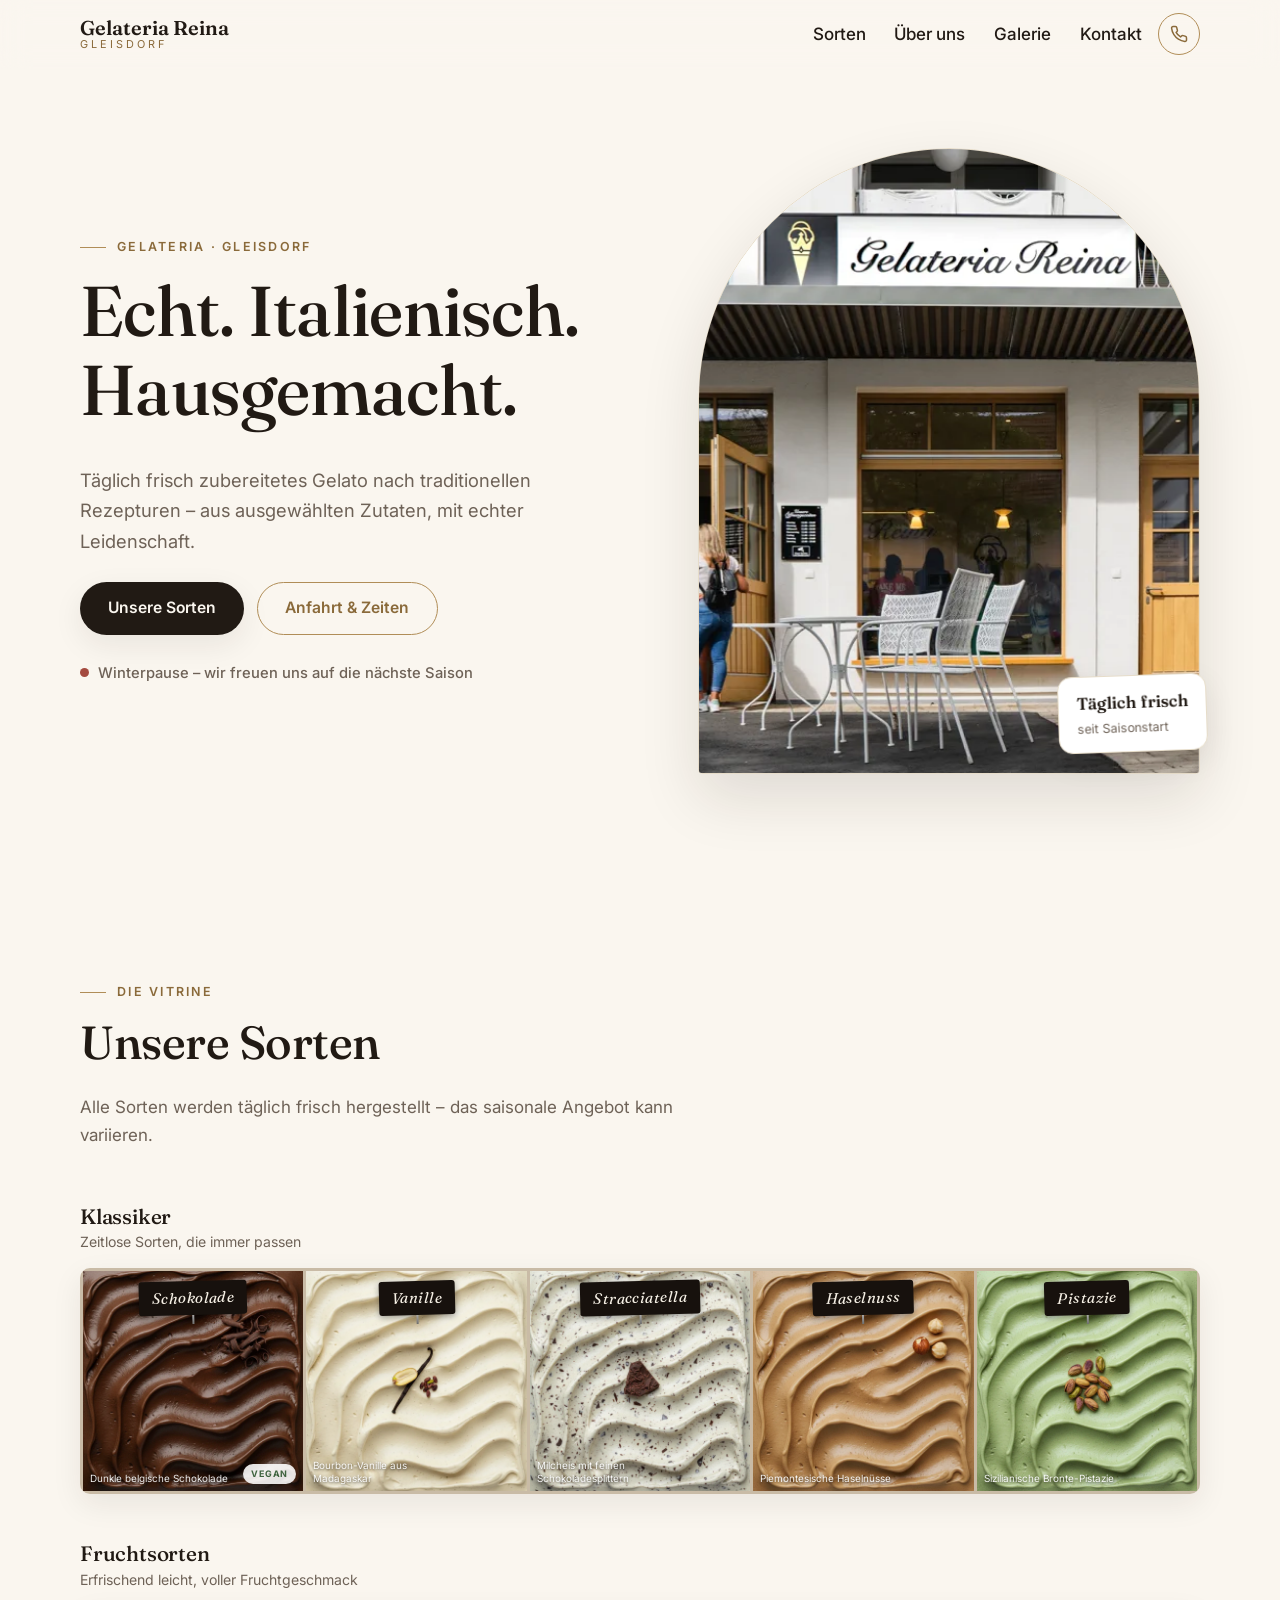
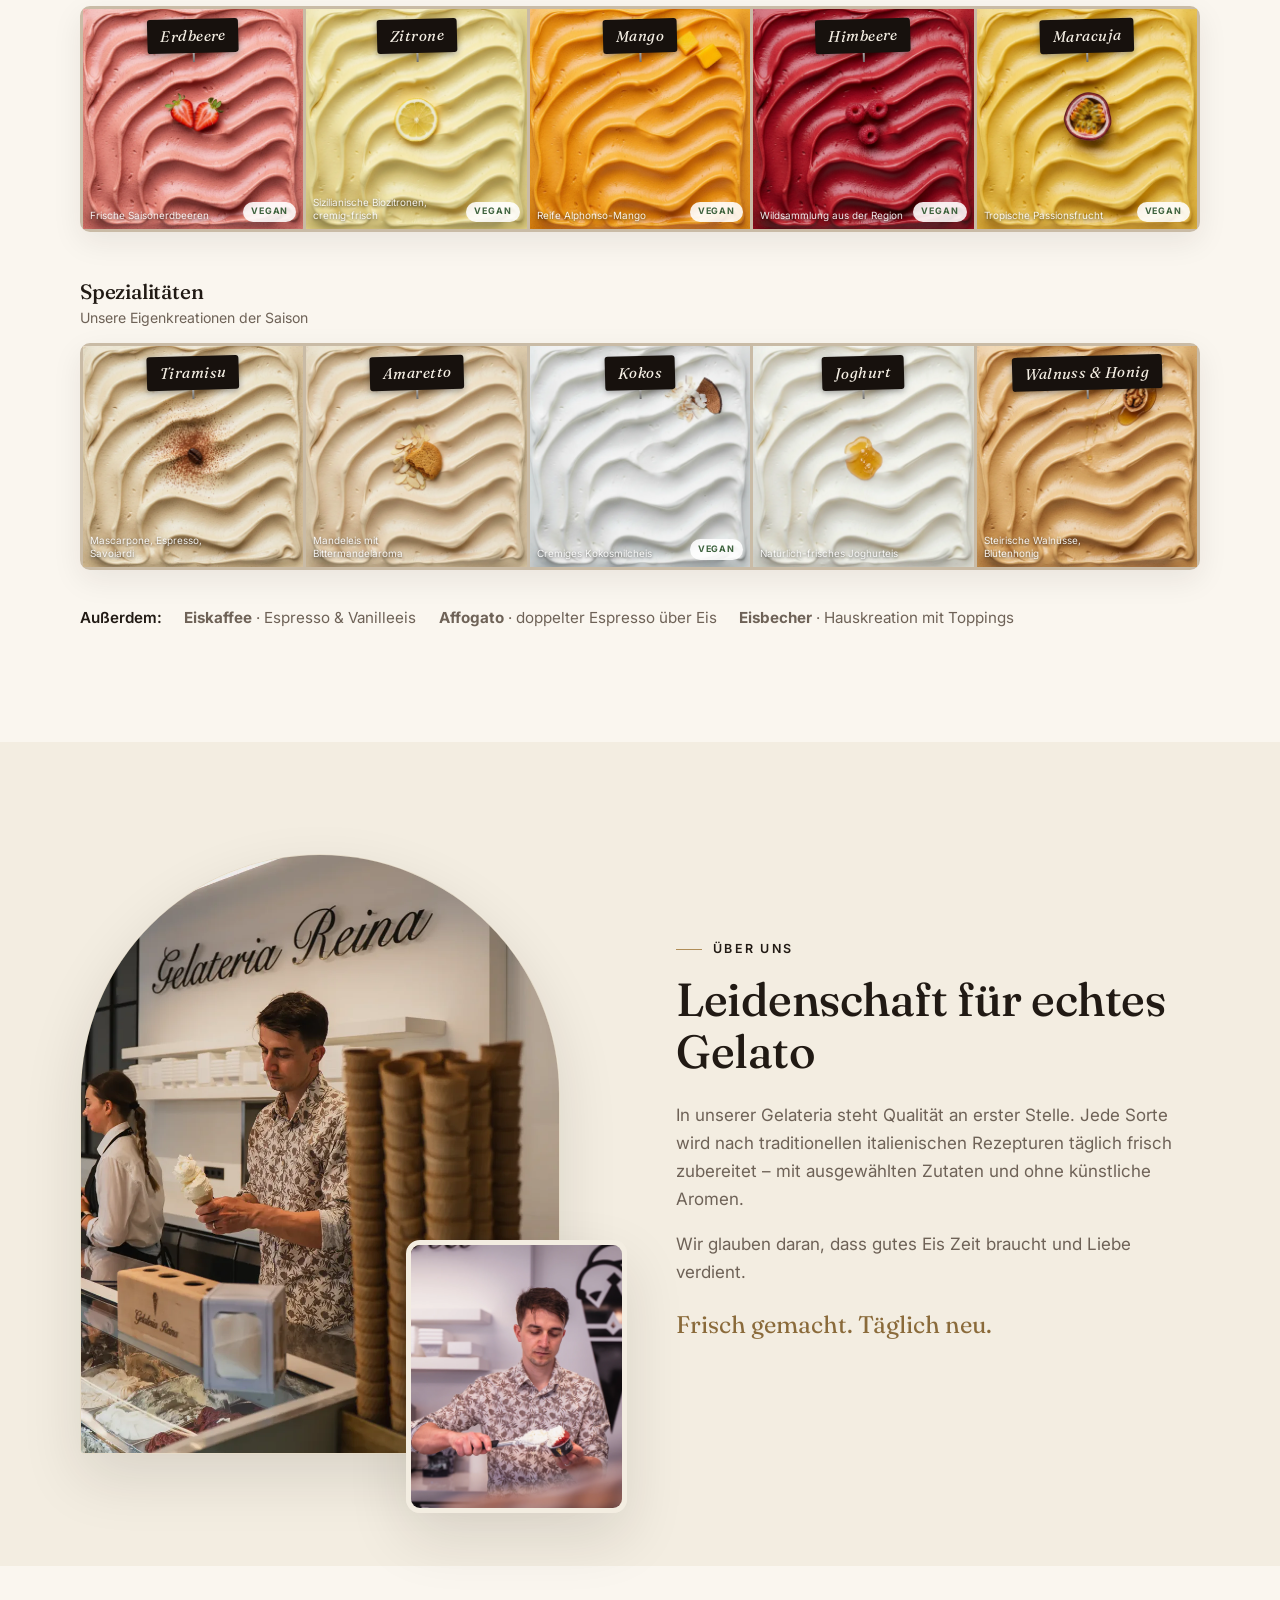
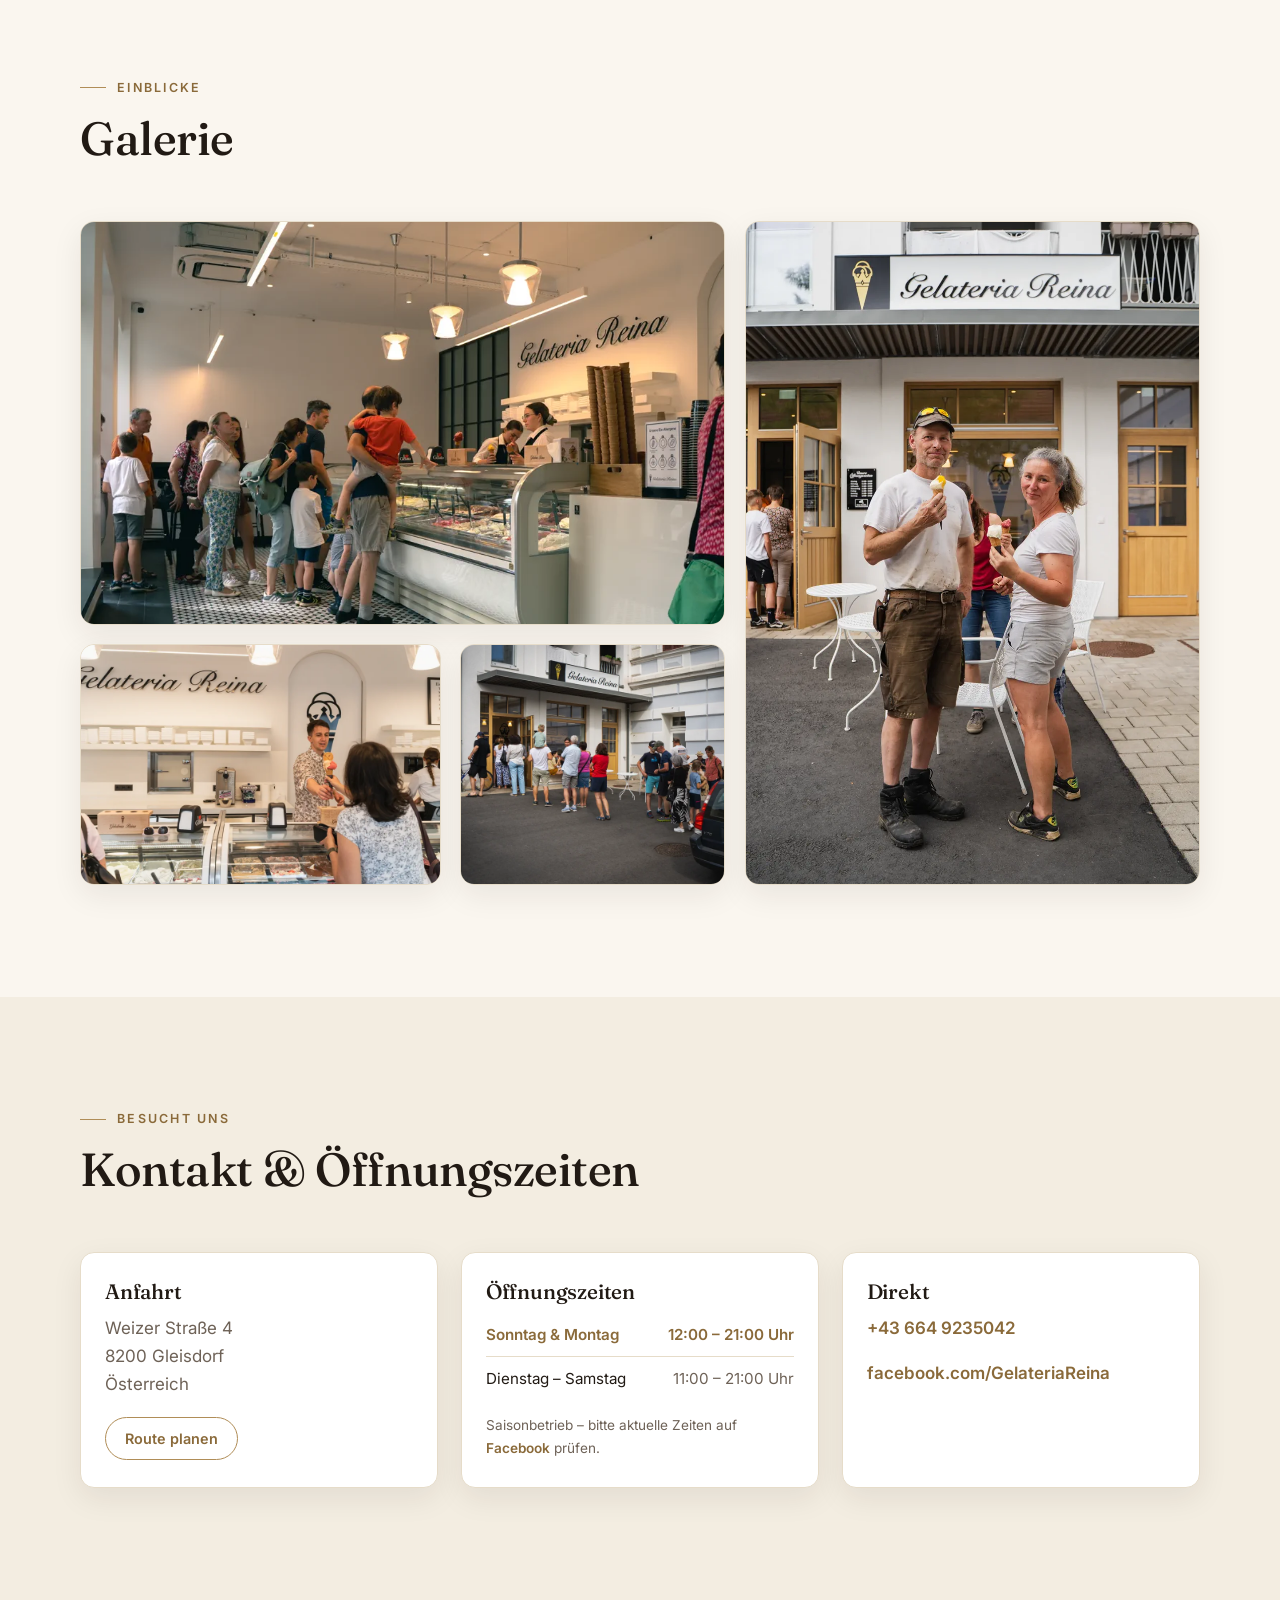
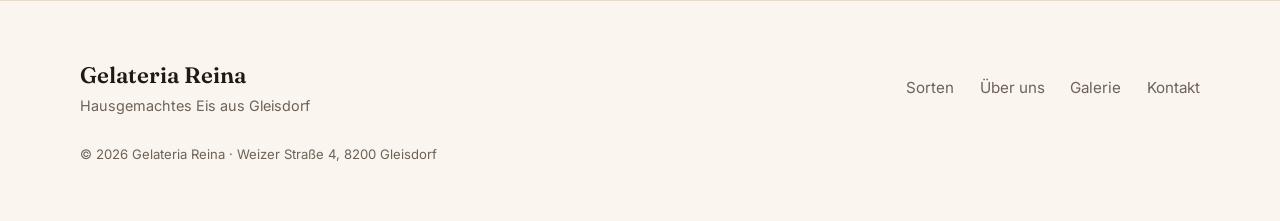
==== commit a7fe48f5: "Vitrine V2: randloses Eis-an-Eis-Design mit Laden-Schildern - 15 Sortenbilder neu generiert: einheit" ====
--- a/index.html
+++ b/index.html
@@ -83,24 +83,30 @@
         <p class="vitrine-cat-sub">Zeitlose Sorten, die immer passen</p>
         <div class="vitrine-row" role="list">
           <article class="vitrine-card" role="listitem">
-            <div class="vitrine-media"><img src="assets/images/vitrine/schokolade-900.webp" srcset="assets/images/vitrine/schokolade-900.webp 900w, assets/images/vitrine/schokolade.webp 1600w" sizes="(max-width: 720px) 62vw, 220px" width="1600" height="1600" alt="Schokolade-Gelato in der Carapine – dunkelbraun, cremig" loading="lazy"></div>
-            <div class="vitrine-info"><strong><span class="dot" style="--scoop:#4A2C1D"></span>Schokolade</strong><small>Dunkle belgische Schokolade</small><em>vegan</em></div>
-          </article>
-          <article class="vitrine-card" role="listitem">
-            <div class="vitrine-media"><img src="assets/images/vitrine/vanille-900.webp" srcset="assets/images/vitrine/vanille-900.webp 900w, assets/images/vitrine/vanille.webp 1600w" sizes="(max-width: 720px) 62vw, 220px" width="1600" height="1600" alt="Vanille-Gelato in der Carapine – cremefarben mit Vanilleschoten-Pünktchen" loading="lazy"></div>
-            <div class="vitrine-info"><strong><span class="dot" style="--scoop:#F2E3BE"></span>Vanille</strong><small>Bourbon-Vanille aus Madagaskar</small></div>
-          </article>
-          <article class="vitrine-card" role="listitem">
-            <div class="vitrine-media"><img src="assets/images/vitrine/stracciatella-900.webp" srcset="assets/images/vitrine/stracciatella-900.webp 900w, assets/images/vitrine/stracciatella.webp 1600w" sizes="(max-width: 720px) 62vw, 220px" width="1600" height="1600" alt="Stracciatella-Gelato in der Carapine – hell mit Schokosplittern" loading="lazy"></div>
-            <div class="vitrine-info"><strong><span class="dot" style="--scoop:#EDE4D4"></span>Stracciatella</strong><small>Milcheis mit feinen Schokoladesplittern</small></div>
-          </article>
-          <article class="vitrine-card" role="listitem">
-            <div class="vitrine-media"><img src="assets/images/vitrine/haselnuss-900.webp" srcset="assets/images/vitrine/haselnuss-900.webp 900w, assets/images/vitrine/haselnuss.webp 1600w" sizes="(max-width: 720px) 62vw, 220px" width="1600" height="1600" alt="Haselnuss-Gelato in der Carapine – nussbraun" loading="lazy"></div>
-            <div class="vitrine-info"><strong><span class="dot" style="--scoop:#B98A5E"></span>Haselnuss</strong><small>Piemontesische Haselnüsse</small></div>
-          </article>
-          <article class="vitrine-card" role="listitem">
-            <div class="vitrine-media"><img src="assets/images/vitrine/pistazie-900.webp" srcset="assets/images/vitrine/pistazie-900.webp 900w, assets/images/vitrine/pistazie.webp 1600w" sizes="(max-width: 720px) 62vw, 220px" width="1600" height="1600" alt="Pistazien-Gelato in der Carapine – natürliches Salbeigrün" loading="lazy"></div>
-            <div class="vitrine-info"><strong><span class="dot" style="--scoop:#9CB173"></span>Pistazie</strong><small>Sizilianische Bronte-Pistazie</small></div>
+            <img src="assets/images/vitrine-v2/schokolade-900.webp" srcset="assets/images/vitrine-v2/schokolade-900.webp 900w, assets/images/vitrine-v2/schokolade.webp 1600w" sizes="(max-width: 720px) 58vw, 215px" width="1600" height="1600" alt="Schokolade-Gelato in der Carapine – dunkelbraun, cremig" loading="lazy">
+            <span class="vitrine-sign">Schokolade</span>
+            <span class="vitrine-desc">Dunkle belgische Schokolade</span>
+            <span class="vitrine-vegan">vegan</span>
+          </article>
+          <article class="vitrine-card" role="listitem">
+            <img src="assets/images/vitrine-v2/vanille-900.webp" srcset="assets/images/vitrine-v2/vanille-900.webp 900w, assets/images/vitrine-v2/vanille.webp 1600w" sizes="(max-width: 720px) 58vw, 215px" width="1600" height="1600" alt="Vanille-Gelato in der Carapine – cremefarben mit Vanilleschoten-Pünktchen" loading="lazy">
+            <span class="vitrine-sign">Vanille</span>
+            <span class="vitrine-desc">Bourbon-Vanille aus Madagaskar</span>
+          </article>
+          <article class="vitrine-card" role="listitem">
+            <img src="assets/images/vitrine-v2/stracciatella-900.webp" srcset="assets/images/vitrine-v2/stracciatella-900.webp 900w, assets/images/vitrine-v2/stracciatella.webp 1600w" sizes="(max-width: 720px) 58vw, 215px" width="1600" height="1600" alt="Stracciatella-Gelato in der Carapine – hell mit Schokosplittern" loading="lazy">
+            <span class="vitrine-sign">Stracciatella</span>
+            <span class="vitrine-desc">Milcheis mit feinen Schokoladesplittern</span>
+          </article>
+          <article class="vitrine-card" role="listitem">
+            <img src="assets/images/vitrine-v2/haselnuss-900.webp" srcset="assets/images/vitrine-v2/haselnuss-900.webp 900w, assets/images/vitrine-v2/haselnuss.webp 1600w" sizes="(max-width: 720px) 58vw, 215px" width="1600" height="1600" alt="Haselnuss-Gelato in der Carapine – nussbraun" loading="lazy">
+            <span class="vitrine-sign">Haselnuss</span>
+            <span class="vitrine-desc">Piemontesische Haselnüsse</span>
+          </article>
+          <article class="vitrine-card" role="listitem">
+            <img src="assets/images/vitrine-v2/pistazie-900.webp" srcset="assets/images/vitrine-v2/pistazie-900.webp 900w, assets/images/vitrine-v2/pistazie.webp 1600w" sizes="(max-width: 720px) 58vw, 215px" width="1600" height="1600" alt="Pistazien-Gelato in der Carapine – natürliches Salbeigrün" loading="lazy">
+            <span class="vitrine-sign">Pistazie</span>
+            <span class="vitrine-desc">Sizilianische Bronte-Pistazie</span>
           </article>
         </div>
       </div>
@@ -110,24 +116,34 @@
         <p class="vitrine-cat-sub">Erfrischend leicht, voller Fruchtgeschmack</p>
         <div class="vitrine-row" role="list">
           <article class="vitrine-card" role="listitem">
-            <div class="vitrine-media"><img src="assets/images/vitrine/erdbeere-900.webp" srcset="assets/images/vitrine/erdbeere-900.webp 900w, assets/images/vitrine/erdbeere.webp 1600w" sizes="(max-width: 720px) 62vw, 220px" width="1600" height="1600" alt="Erdbeer-Sorbet in der Carapine – sattes Rot" loading="lazy"></div>
-            <div class="vitrine-info"><strong><span class="dot" style="--scoop:#E8788D"></span>Erdbeere</strong><small>Frische Saisonerdbeeren</small><em>vegan</em></div>
-          </article>
-          <article class="vitrine-card" role="listitem">
-            <div class="vitrine-media"><img src="assets/images/vitrine/zitrone-900.webp" srcset="assets/images/vitrine/zitrone-900.webp 900w, assets/images/vitrine/zitrone.webp 1600w" sizes="(max-width: 720px) 62vw, 220px" width="1600" height="1600" alt="Zitronen-Sorbet in der Carapine – blassgelb" loading="lazy"></div>
-            <div class="vitrine-info"><strong><span class="dot" style="--scoop:#F6E27A"></span>Zitrone</strong><small>Sizilianische Biozitronen, cremig-frisch</small><em>vegan</em></div>
-          </article>
-          <article class="vitrine-card" role="listitem">
-            <div class="vitrine-media"><img src="assets/images/vitrine/mango-900.webp" srcset="assets/images/vitrine/mango-900.webp 900w, assets/images/vitrine/mango.webp 1600w" sizes="(max-width: 720px) 62vw, 220px" width="1600" height="1600" alt="Mango-Sorbet in der Carapine – kräftiges Orange" loading="lazy"></div>
-            <div class="vitrine-info"><strong><span class="dot" style="--scoop:#F2A93C"></span>Mango</strong><small>Reife Alphonso-Mango</small><em>vegan</em></div>
-          </article>
-          <article class="vitrine-card" role="listitem">
-            <div class="vitrine-media"><img src="assets/images/vitrine/himbeere-900.webp" srcset="assets/images/vitrine/himbeere-900.webp 900w, assets/images/vitrine/himbeere.webp 1600w" sizes="(max-width: 720px) 62vw, 220px" width="1600" height="1600" alt="Himbeer-Sorbet in der Carapine – tiefes Beerrot" loading="lazy"></div>
-            <div class="vitrine-info"><strong><span class="dot" style="--scoop:#CE4C6E"></span>Himbeere</strong><small>Wildsammlung aus der Region</small><em>vegan</em></div>
-          </article>
-          <article class="vitrine-card" role="listitem">
-            <div class="vitrine-media"><img src="assets/images/vitrine/maracuja-900.webp" srcset="assets/images/vitrine/maracuja-900.webp 900w, assets/images/vitrine/maracuja.webp 1600w" sizes="(max-width: 720px) 62vw, 220px" width="1600" height="1600" alt="Maracuja-Sorbet in der Carapine – goldgelb" loading="lazy"></div>
-            <div class="vitrine-info"><strong><span class="dot" style="--scoop:#F5B93E"></span>Maracuja</strong><small>Tropische Passionsfrucht</small><em>vegan</em></div>
+            <img src="assets/images/vitrine-v2/erdbeere-900.webp" srcset="assets/images/vitrine-v2/erdbeere-900.webp 900w, assets/images/vitrine-v2/erdbeere.webp 1600w" sizes="(max-width: 720px) 58vw, 215px" width="1600" height="1600" alt="Erdbeer-Sorbet in der Carapine – sattes Rot" loading="lazy">
+            <span class="vitrine-sign">Erdbeere</span>
+            <span class="vitrine-desc">Frische Saisonerdbeeren</span>
+            <span class="vitrine-vegan">vegan</span>
+          </article>
+          <article class="vitrine-card" role="listitem">
+            <img src="assets/images/vitrine-v2/zitrone-900.webp" srcset="assets/images/vitrine-v2/zitrone-900.webp 900w, assets/images/vitrine-v2/zitrone.webp 1600w" sizes="(max-width: 720px) 58vw, 215px" width="1600" height="1600" alt="Zitronen-Sorbet in der Carapine – blassgelb" loading="lazy">
+            <span class="vitrine-sign">Zitrone</span>
+            <span class="vitrine-desc">Sizilianische Biozitronen, cremig-frisch</span>
+            <span class="vitrine-vegan">vegan</span>
+          </article>
+          <article class="vitrine-card" role="listitem">
+            <img src="assets/images/vitrine-v2/mango-900.webp" srcset="assets/images/vitrine-v2/mango-900.webp 900w, assets/images/vitrine-v2/mango.webp 1600w" sizes="(max-width: 720px) 58vw, 215px" width="1600" height="1600" alt="Mango-Sorbet in der Carapine – kräftiges Orange" loading="lazy">
+            <span class="vitrine-sign">Mango</span>
+            <span class="vitrine-desc">Reife Alphonso-Mango</span>
+            <span class="vitrine-vegan">vegan</span>
+          </article>
+          <article class="vitrine-card" role="listitem">
+            <img src="assets/images/vitrine-v2/himbeere-900.webp" srcset="assets/images/vitrine-v2/himbeere-900.webp 900w, assets/images/vitrine-v2/himbeere.webp 1600w" sizes="(max-width: 720px) 58vw, 215px" width="1600" height="1600" alt="Himbeer-Sorbet in der Carapine – tiefes Beerrot" loading="lazy">
+            <span class="vitrine-sign">Himbeere</span>
+            <span class="vitrine-desc">Wildsammlung aus der Region</span>
+            <span class="vitrine-vegan">vegan</span>
+          </article>
+          <article class="vitrine-card" role="listitem">
+            <img src="assets/images/vitrine-v2/maracuja-900.webp" srcset="assets/images/vitrine-v2/maracuja-900.webp 900w, assets/images/vitrine-v2/maracuja.webp 1600w" sizes="(max-width: 720px) 58vw, 215px" width="1600" height="1600" alt="Maracuja-Sorbet in der Carapine – goldgelb" loading="lazy">
+            <span class="vitrine-sign">Maracuja</span>
+            <span class="vitrine-desc">Tropische Passionsfrucht</span>
+            <span class="vitrine-vegan">vegan</span>
           </article>
         </div>
       </div>
@@ -137,24 +153,30 @@
         <p class="vitrine-cat-sub">Unsere Eigenkreationen der Saison</p>
         <div class="vitrine-row" role="list">
           <article class="vitrine-card" role="listitem">
-            <div class="vitrine-media"><img src="assets/images/vitrine/tiramisu-900.webp" srcset="assets/images/vitrine/tiramisu-900.webp 900w, assets/images/vitrine/tiramisu.webp 1600w" sizes="(max-width: 720px) 62vw, 220px" width="1600" height="1600" alt="Tiramisu-Gelato in der Carapine – beige mit Kakao" loading="lazy"></div>
-            <div class="vitrine-info"><strong><span class="dot" style="--scoop:#C8A379"></span>Tiramisu</strong><small>Mascarpone, Espresso, Savoiardi</small></div>
-          </article>
-          <article class="vitrine-card" role="listitem">
-            <div class="vitrine-media"><img src="assets/images/vitrine/amaretto-900.webp" srcset="assets/images/vitrine/amaretto-900.webp 900w, assets/images/vitrine/amaretto.webp 1600w" sizes="(max-width: 720px) 62vw, 220px" width="1600" height="1600" alt="Amaretto-Gelato in der Carapine – mandelcremefarben" loading="lazy"></div>
-            <div class="vitrine-info"><strong><span class="dot" style="--scoop:#E6CCA2"></span>Amaretto</strong><small>Mandeleis mit Bittermandelaroma</small></div>
-          </article>
-          <article class="vitrine-card" role="listitem">
-            <div class="vitrine-media"><img src="assets/images/vitrine/kokos-900.webp" srcset="assets/images/vitrine/kokos-900.webp 900w, assets/images/vitrine/kokos.webp 1600w" sizes="(max-width: 720px) 62vw, 220px" width="1600" height="1600" alt="Kokos-Gelato in der Carapine – strahlend weiß" loading="lazy"></div>
-            <div class="vitrine-info"><strong><span class="dot" style="--scoop:#F7F1E4"></span>Kokos</strong><small>Cremiges Kokosmilcheis</small><em>vegan</em></div>
-          </article>
-          <article class="vitrine-card" role="listitem">
-            <div class="vitrine-media"><img src="assets/images/vitrine/joghurt-900.webp" srcset="assets/images/vitrine/joghurt-900.webp 900w, assets/images/vitrine/joghurt.webp 1600w" sizes="(max-width: 720px) 62vw, 220px" width="1600" height="1600" alt="Joghurt-Gelato in der Carapine – mattweiß" loading="lazy"></div>
-            <div class="vitrine-info"><strong><span class="dot" style="--scoop:#FCFAF4"></span>Joghurt</strong><small>Natürlich-frisches Joghurteis</small></div>
-          </article>
-          <article class="vitrine-card" role="listitem">
-            <div class="vitrine-media"><img src="assets/images/vitrine/walnuss-honig-900.webp" srcset="assets/images/vitrine/walnuss-honig-900.webp 900w, assets/images/vitrine/walnuss-honig.webp 1600w" sizes="(max-width: 720px) 62vw, 220px" width="1600" height="1600" alt="Walnuss-Honig-Gelato in der Carapine – karamellbeige" loading="lazy"></div>
-            <div class="vitrine-info"><strong><span class="dot" style="--scoop:#C99A5B"></span>Walnuss &amp; Honig</strong><small>Steirische Walnüsse, Blütenhonig</small></div>
+            <img src="assets/images/vitrine-v2/tiramisu-900.webp" srcset="assets/images/vitrine-v2/tiramisu-900.webp 900w, assets/images/vitrine-v2/tiramisu.webp 1600w" sizes="(max-width: 720px) 58vw, 215px" width="1600" height="1600" alt="Tiramisu-Gelato in der Carapine – beige mit Kakao" loading="lazy">
+            <span class="vitrine-sign">Tiramisu</span>
+            <span class="vitrine-desc">Mascarpone, Espresso, Savoiardi</span>
+          </article>
+          <article class="vitrine-card" role="listitem">
+            <img src="assets/images/vitrine-v2/amaretto-900.webp" srcset="assets/images/vitrine-v2/amaretto-900.webp 900w, assets/images/vitrine-v2/amaretto.webp 1600w" sizes="(max-width: 720px) 58vw, 215px" width="1600" height="1600" alt="Amaretto-Gelato in der Carapine – mandelcremefarben" loading="lazy">
+            <span class="vitrine-sign">Amaretto</span>
+            <span class="vitrine-desc">Mandeleis mit Bittermandelaroma</span>
+          </article>
+          <article class="vitrine-card" role="listitem">
+            <img src="assets/images/vitrine-v2/kokos-900.webp" srcset="assets/images/vitrine-v2/kokos-900.webp 900w, assets/images/vitrine-v2/kokos.webp 1600w" sizes="(max-width: 720px) 58vw, 215px" width="1600" height="1600" alt="Kokos-Gelato in der Carapine – strahlend weiß" loading="lazy">
+            <span class="vitrine-sign">Kokos</span>
+            <span class="vitrine-desc">Cremiges Kokosmilcheis</span>
+            <span class="vitrine-vegan">vegan</span>
+          </article>
+          <article class="vitrine-card" role="listitem">
+            <img src="assets/images/vitrine-v2/joghurt-900.webp" srcset="assets/images/vitrine-v2/joghurt-900.webp 900w, assets/images/vitrine-v2/joghurt.webp 1600w" sizes="(max-width: 720px) 58vw, 215px" width="1600" height="1600" alt="Joghurt-Gelato in der Carapine – mattweiß" loading="lazy">
+            <span class="vitrine-sign">Joghurt</span>
+            <span class="vitrine-desc">Natürlich-frisches Joghurteis</span>
+          </article>
+          <article class="vitrine-card" role="listitem">
+            <img src="assets/images/vitrine-v2/walnuss-honig-900.webp" srcset="assets/images/vitrine-v2/walnuss-honig-900.webp 900w, assets/images/vitrine-v2/walnuss-honig.webp 1600w" sizes="(max-width: 720px) 58vw, 215px" width="1600" height="1600" alt="Walnuss-Honig-Gelato in der Carapine – karamellbeige" loading="lazy">
+            <span class="vitrine-sign">Walnuss &amp; Honig</span>
+            <span class="vitrine-desc">Steirische Walnüsse, Blütenhonig</span>
           </article>
         </div>
       </div>
--- a/css/style.css
+++ b/css/style.css
@@ -257,75 +257,97 @@
   .hero-media { order: 2; }
 }
 
-/* ── Vitrine ────────────────────────────────────────────────── */
-.vitrine-cats { display: grid; gap: clamp(2.2rem, 5vw, 3.2rem); }
+/* ── Vitrine (randlos, Eis an Eis, Schild-Overlays) ─────────── */
+/* Mobile first: horizontale Wisch-Reihe pro Kategorie. Die
+   Kacheln liegen mit duennem Metall-Spalt aneinander — wie die
+   Naepfe in der echten Auslage. */
+.vitrine-cats { display: grid; gap: clamp(2rem, 5vw, 3rem); }
 .vitrine-cat h3 { margin-bottom: .15rem; }
-.vitrine-cat-sub { font-size: .88rem; color: var(--c-muted); margin-bottom: 1.1rem; }
+.vitrine-cat-sub { font-size: .88rem; color: var(--c-muted); margin-bottom: .9rem; }
 
 .vitrine-row {
   display: flex;
-  gap: .9rem;
+  gap: 3px;
+  background: #C9BBA6;              /* Metall-Spalt zwischen den Naepfen */
+  border: 3px solid #C9BBA6;
+  border-radius: 10px;
   overflow-x: auto;
   scroll-snap-type: x mandatory;
   -webkit-overflow-scrolling: touch;
-  padding: .2rem .2rem 1rem;
   scrollbar-width: none;
+  box-shadow: var(--shadow);
 }
 .vitrine-row::-webkit-scrollbar { display: none; }
 
 .vitrine-card {
-  flex: 0 0 62%;
-  max-width: 240px;
+  position: relative;
+  flex: 0 0 58%;
+  aspect-ratio: 1 / 1;
+  overflow: hidden;
   scroll-snap-align: start;
-  background: var(--c-surface);
-  border: 1px solid var(--c-line);
-  border-radius: var(--radius);
-  overflow: hidden;
-  box-shadow: var(--shadow);
-  transition: transform .3s ease, box-shadow .3s ease;
-}
-.vitrine-card:hover { transform: translateY(-4px); box-shadow: var(--shadow-lg); }
-
-.vitrine-media { aspect-ratio: 1 / 1; overflow: hidden; background: var(--c-alt); }
-.vitrine-media img {
+  background: var(--c-alt);
+}
+.vitrine-card img {
   width: 100%; height: 100%;
   object-fit: cover;
+  display: block;
   transform: scale(1.06);
   transition: transform .8s cubic-bezier(.22, .8, .3, 1);
 }
-.vitrine-card.is-visible .vitrine-media img { transform: scale(1); }
-.vitrine-card:hover .vitrine-media img { transform: scale(1.04); }
-
-.vitrine-info { padding: .9rem 1rem 1.05rem; position: relative; }
-.vitrine-info strong {
-  display: flex;
-  align-items: center;
-  gap: .5rem;
+.vitrine-card.is-visible img { transform: scale(1); }
+
+/* Schwarzes Laden-Schild — einheitliche Form, Text als Overlay */
+.vitrine-sign {
+  position: absolute;
+  left: 50%; top: 10px;
+  transform: translateX(-50%) rotate(-1.5deg);
+  background: #17110D;
+  color: #F5EFE4;
   font-family: var(--f-display);
-  font-weight: 600;
-  font-size: 1.06rem;
-  letter-spacing: -.01em;
-}
-.vitrine-info small { display: block; color: var(--c-muted); font-size: .82rem; line-height: 1.45; margin-top: .2rem; }
-.vitrine-info em {
-  position: absolute;
-  top: .95rem; right: 1rem;
-  font-style: normal;
+  font-style: italic;
+  font-size: .82rem;
+  letter-spacing: .03em;
+  padding: .28em .85em .32em;
+  border-radius: 3px;
+  box-shadow: 0 2px 6px rgba(0, 0, 0, .35);
+  white-space: nowrap;
+  pointer-events: none;
+}
+.vitrine-sign::after {
+  content: "";
+  position: absolute;
+  left: 50%; top: 100%;
+  transform: translateX(-50%);
+  width: 2px; height: 9px;
+  background: linear-gradient(#A8A8A8, #6E6E6E);
+}
+
+/* vegan-Badge dezent in der Ecke */
+.vitrine-vegan {
+  position: absolute;
+  right: 7px; bottom: 7px;
+  font-size: .56rem;
+  font-weight: 700;
+  letter-spacing: .1em;
+  text-transform: uppercase;
+  color: #3E633E;
+  background: rgba(255, 255, 255, .88);
+  border-radius: 999px;
+  padding: .18rem .5rem;
+  pointer-events: none;
+}
+
+/* Sorten-Beschreibung unter dem Schild als Tooltip-Ersatz:
+   kleine Zeile am unteren Bildrand, dunkel hinterlegt */
+.vitrine-desc {
+  position: absolute;
+  left: 7px; bottom: 7px;
+  max-width: 70%;
   font-size: .62rem;
-  font-weight: 600;
-  letter-spacing: .12em;
-  text-transform: uppercase;
-  color: var(--c-gold-deep);
-  border: 1px solid var(--c-gold);
-  border-radius: 999px;
-  padding: .14rem .5rem;
-}
-.dot {
-  flex: 0 0 12px;
-  width: 12px; height: 12px;
-  border-radius: 50%;
-  background: var(--scoop, var(--c-gold-soft));
-  border: 1px solid rgba(33, 26, 20, .14);
+  line-height: 1.3;
+  color: rgba(255, 255, 255, .92);
+  text-shadow: 0 1px 3px rgba(0, 0, 0, .6);
+  pointer-events: none;
 }
 
 @media (min-width: 720px) {
@@ -333,13 +355,9 @@
     display: grid;
     grid-template-columns: repeat(5, 1fr);
     overflow: visible;
-    padding: 0;
-    gap: 1.1rem;
   }
-  .vitrine-card { flex: none; max-width: none; }
-}
-@media (min-width: 720px) and (max-width: 980px) {
-  .vitrine-row { grid-template-columns: repeat(3, 1fr); }
+  .vitrine-card { flex: none; }
+  .vitrine-sign { font-size: .95rem; }
 }
 
 .extras {
@@ -564,7 +582,7 @@
 .vitrine-card:nth-child(5) { transition-delay: .24s; }
 @media (prefers-reduced-motion: reduce) {
   .vitrine-card { transition-delay: 0s !important; }
-  .vitrine-media img, .vitrine-card.is-visible .vitrine-media img, .vitrine-card:hover .vitrine-media img { transform: none; transition: none; }
+  .vitrine-card img, .vitrine-card.is-visible img { transform: none; transition: none; }
 }
 
 .gallery-item img { transform: scale(1.08); transition: transform 1.1s cubic-bezier(.22, .8, .3, 1); }
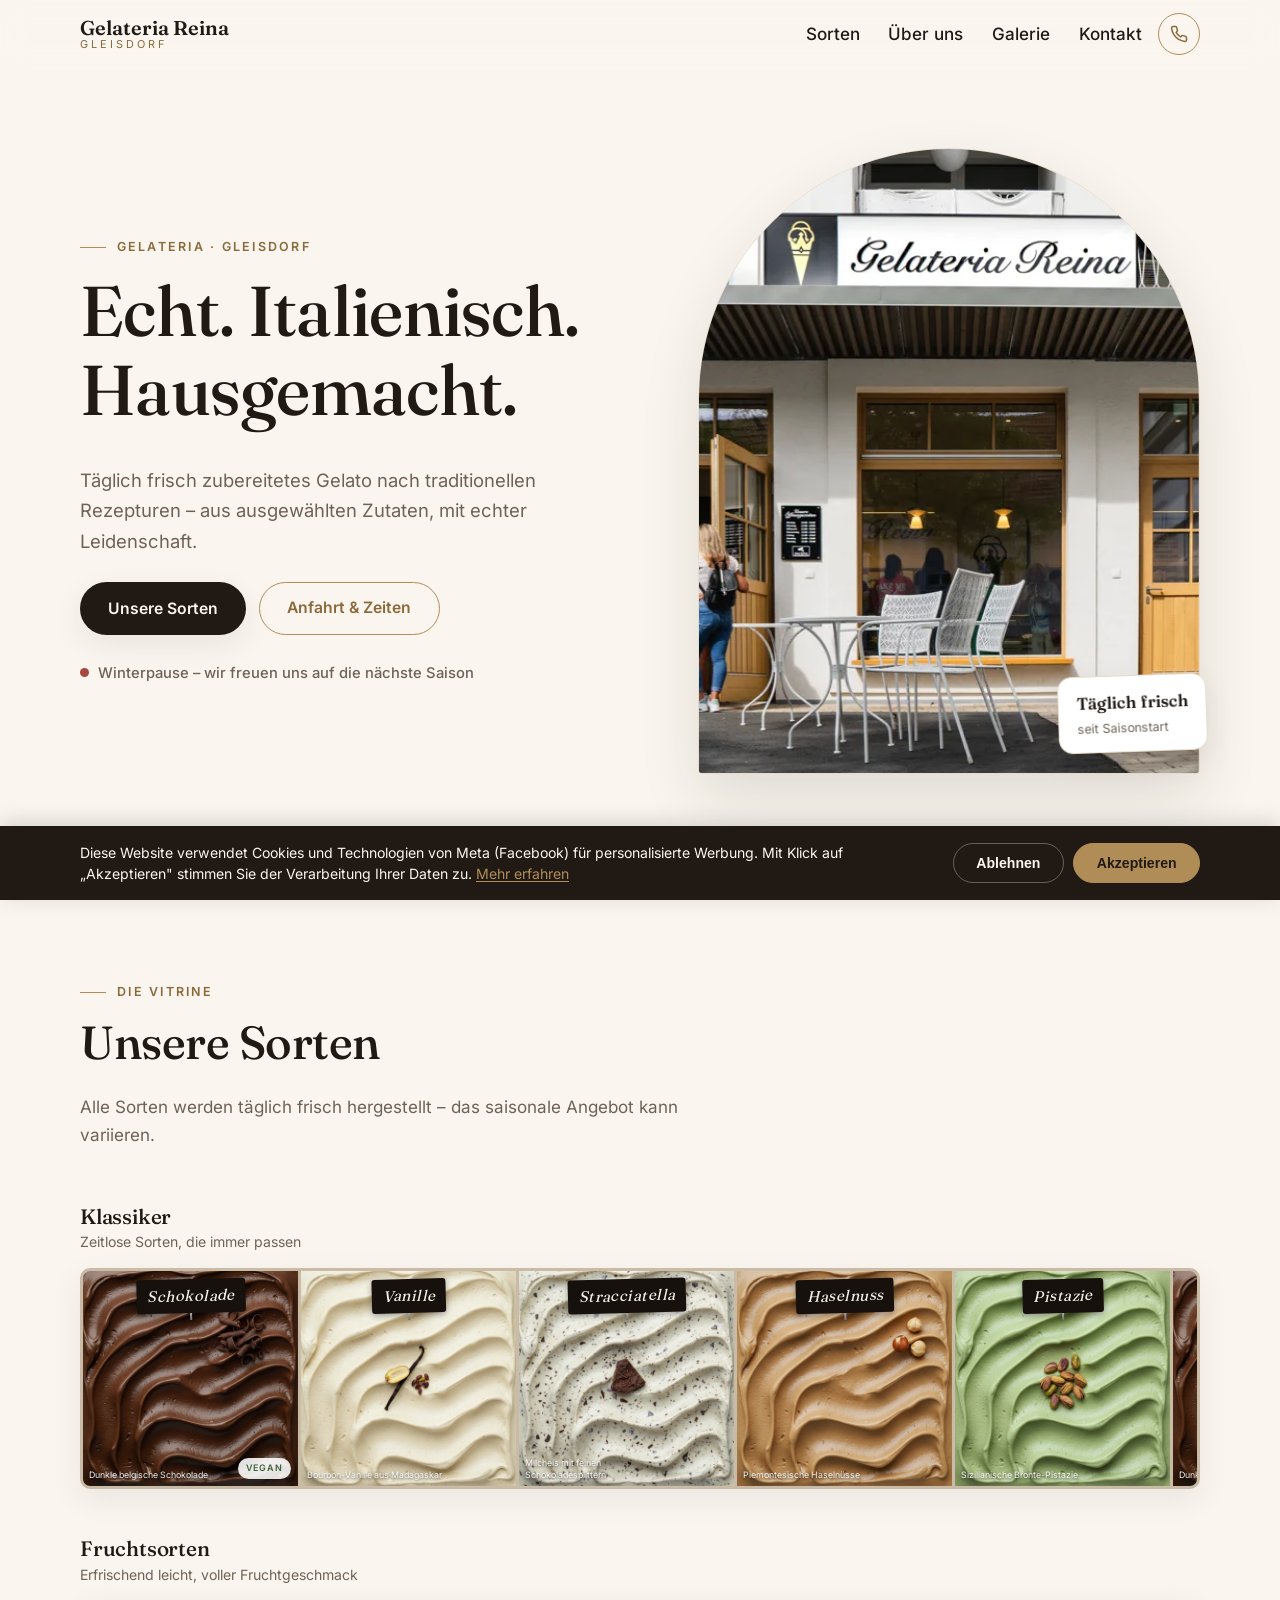
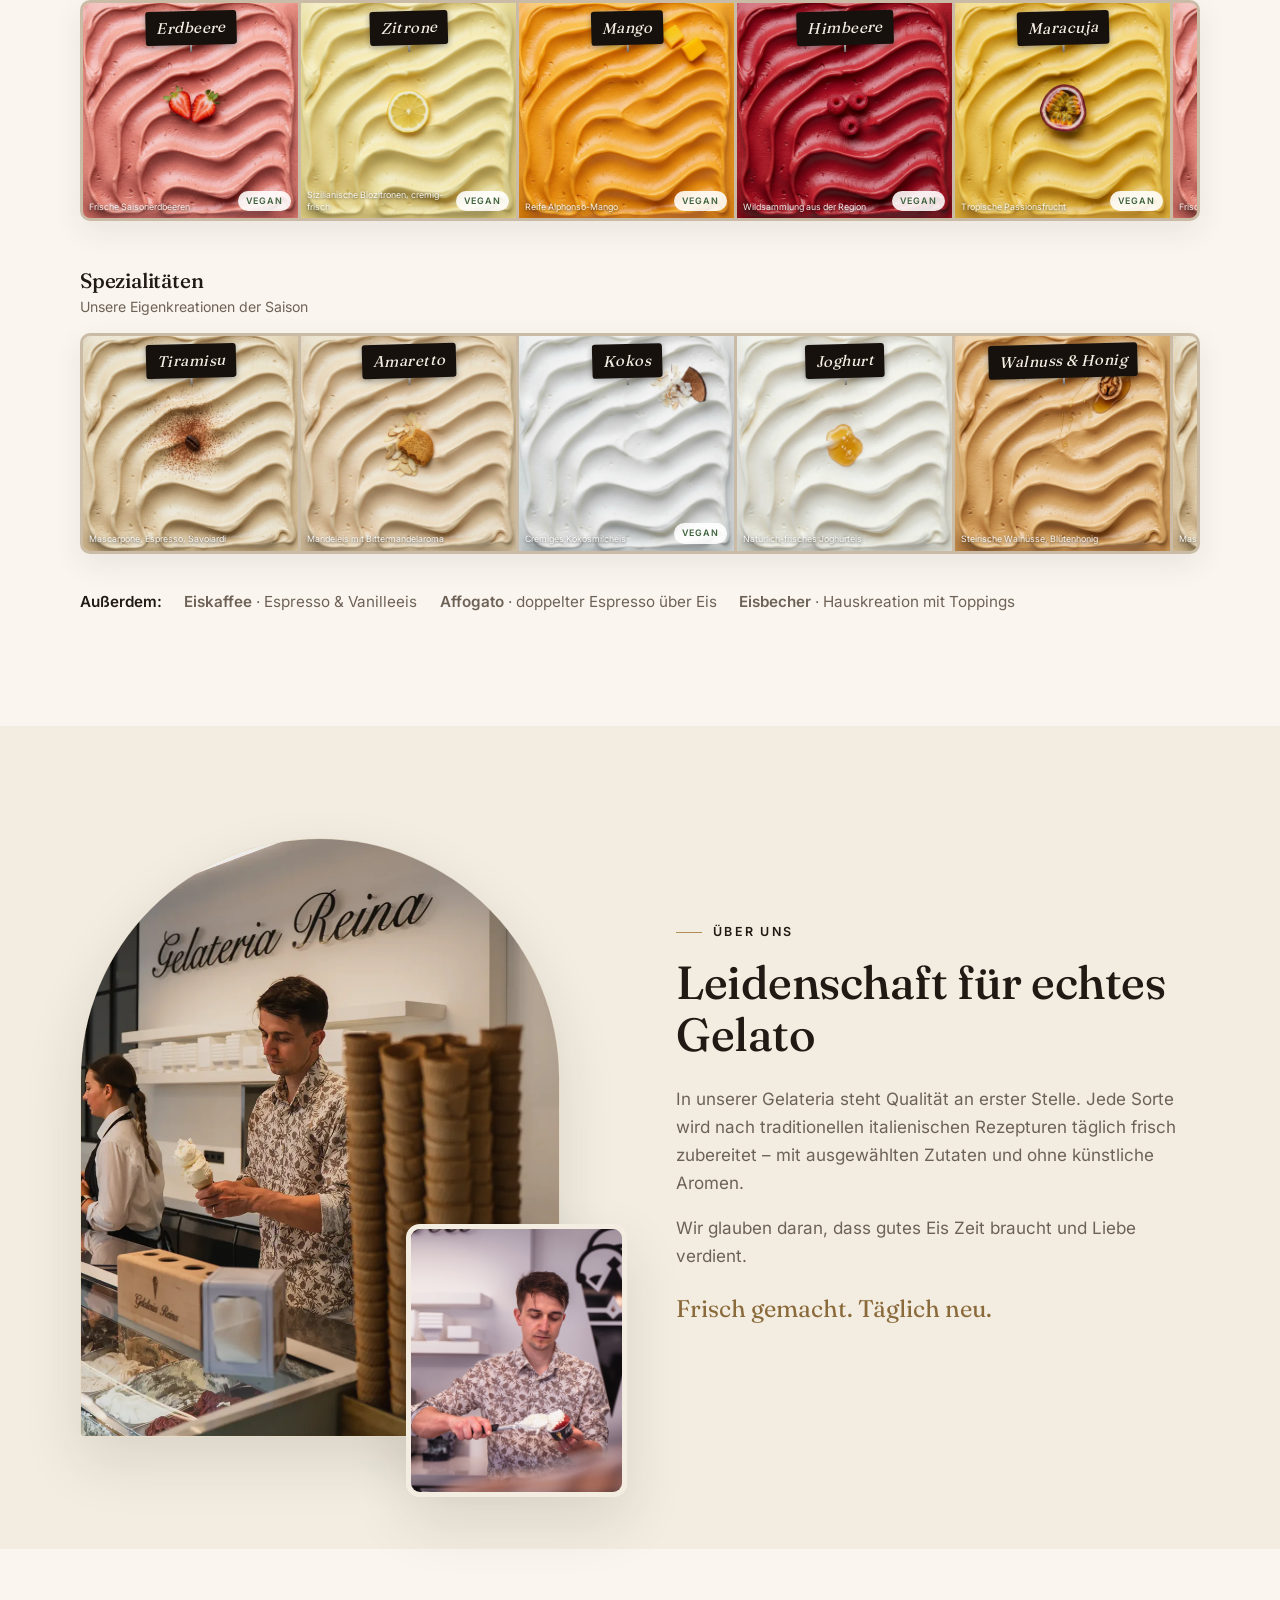
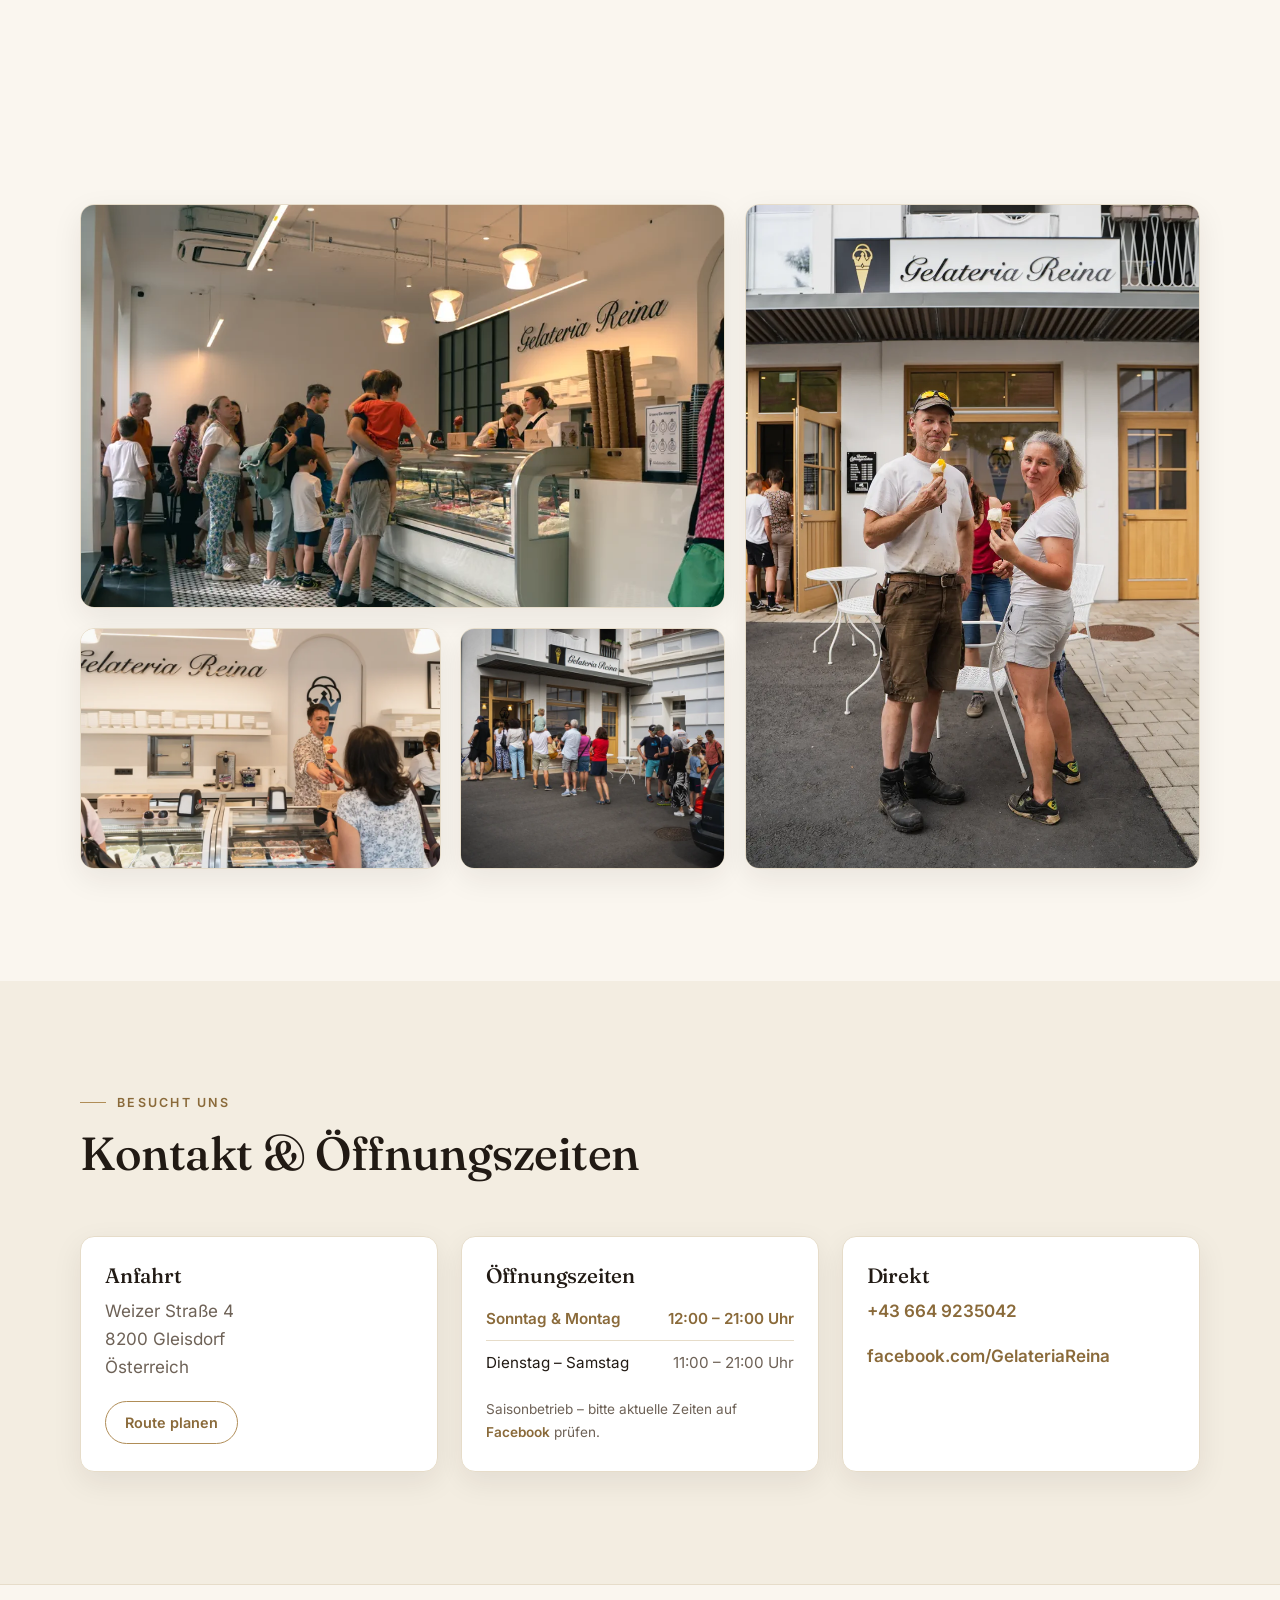
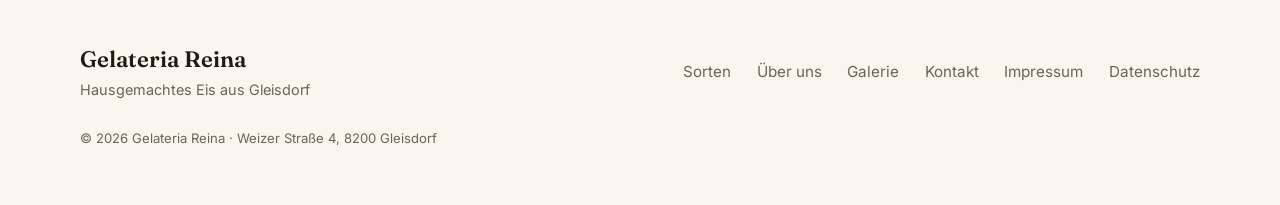
==== commit bfb3becf: "feat: impressum, datenschutz, cookie-consent, self-hosted fonts, config - Impressum auf eigener Seit" ====
--- a/index.html
+++ b/index.html
@@ -5,10 +5,10 @@
 <meta name="viewport" content="width=device-width, initial-scale=1.0">
 <title>Gelateria Reina · Hausgemachtes Eis in Gleisdorf</title>
 <meta name="description" content="Gelateria Reina in Gleisdorf – täglich frisch zubereitetes Gelato nach traditionellen italienischen Rezepturen. Klassiker, Fruchtsorten und Spezialitäten. Täglich geöffnet ab 11 bzw. 12 Uhr.">
-<link rel="preconnect" href="https://fonts.googleapis.com">
-<link rel="preconnect" href="https://fonts.gstatic.com" crossorigin>
-<link href="https://fonts.googleapis.com/css2?family=Fraunces:opsz,wght@9..144,400;9..144,500;9..144,600&family=Inter:wght@400;500;600&display=swap" rel="stylesheet">
+<link rel="stylesheet" href="css/fonts.css">
+<link rel="stylesheet" href="css/cookie.css">
 <link rel="stylesheet" href="css/style.css">
+<script src="js/config-loader.js" defer></script>
 </head>
 <body>
 
@@ -314,6 +314,8 @@
       <a href="#ueber-uns">Über uns</a>
       <a href="#galerie">Galerie</a>
       <a href="#kontakt">Kontakt</a>
+      <a href="impressum.html">Impressum</a>
+      <a href="datenschutz.html">Datenschutz</a>
     </nav>
     <p class="footer-legal">© <span id="year">2026</span> Gelateria Reina · Weizer Straße 4, 8200 Gleisdorf</p>
   </div>
@@ -331,6 +333,22 @@
   </a>
 </div>
 
+<!-- ══════════ COOKIE-BANNER ══════════ -->
+<aside class="cookie-banner" id="cookie-banner" role="alert" aria-live="polite">
+  <div class="cookie-banner-inner">
+    <p class="cookie-banner-text">
+      Diese Website verwendet Cookies und Technologien von Meta (Facebook)
+      für personalisierte Werbung. Mit Klick auf „Akzeptieren" stimmen Sie
+      der Verarbeitung Ihrer Daten zu. <a href="datenschutz.html">Mehr erfahren</a>
+    </p>
+    <div class="cookie-actions">
+      <button class="cookie-btn cookie-btn-reject" id="cookie-reject" type="button">Ablehnen</button>
+      <button class="cookie-btn cookie-btn-accept" id="cookie-accept" type="button">Akzeptieren</button>
+    </div>
+  </div>
+</aside>
+
+<script src="js/cookie.js" defer></script>
 <script src="js/main.js" defer></script>
 </body>
 </html>
--- a/css/fonts.css
+++ b/css/fonts.css
@@ -0,0 +1,21 @@
+/* ═══════════════════════════════════════════════════════════════
+   Gelateria Reina — Selbst gehostete Schriften
+   Fraunces (Display) + Inter (Body) — Latin Subset, Variable Fonts
+   Lädt nichts von Google-Drittanbietern.
+   ═══════════════════════════════════════════════════════════════ */
+
+@font-face {
+  font-family: 'Fraunces';
+  font-style: normal;
+  font-weight: 400 600;
+  font-display: swap;
+  src: url('../assets/fonts/fraunces-latin.woff2') format('woff2');
+}
+
+@font-face {
+  font-family: 'Inter';
+  font-style: normal;
+  font-weight: 400 600;
+  font-display: swap;
+  src: url('../assets/fonts/inter-latin.woff2') format('woff2');
+}
--- a/css/cookie.css
+++ b/css/cookie.css
@@ -0,0 +1,99 @@
+/* ═══════════════════════════════════════════════════════════════
+   Gelateria Reina — Cookie-Consent Banner
+   Speichert Einwilligung im localStorage, lädt Meta Ads Pixel
+   erst nach Zustimmung.
+   ═══════════════════════════════════════════════════════════════ */
+
+.cookie-banner {
+  position: fixed;
+  inset: auto 0 0 0;
+  z-index: 100;
+  background: var(--c-text);
+  color: var(--c-bg);
+  padding: 1.2rem 1.5rem;
+  transform: translateY(100%);
+  transition: transform .4s cubic-bezier(.22, .8, .3, 1);
+  box-shadow: 0 -4px 20px rgba(0, 0, 0, .15);
+}
+
+.cookie-banner.is-visible {
+  transform: translateY(0);
+}
+
+.cookie-banner-inner {
+  width: min(1120px, 100%);
+  margin-inline: auto;
+  display: flex;
+  flex-wrap: wrap;
+  align-items: center;
+  gap: .8rem 1.5rem;
+}
+
+.cookie-banner-text {
+  flex: 1;
+  font-size: .88rem;
+  line-height: 1.5;
+  margin: 0;
+  min-width: 240px;
+}
+
+.cookie-banner-text a {
+  color: var(--c-gold);
+  text-decoration: underline;
+  text-underline-offset: 2px;
+}
+
+.cookie-banner-text a:hover {
+  color: #c9a86a;
+}
+
+.cookie-actions {
+  display: flex;
+  gap: .6rem;
+  flex-wrap: wrap;
+}
+
+.cookie-btn {
+  display: inline-flex;
+  align-items: center;
+  justify-content: center;
+  min-height: 40px;
+  padding: .5rem 1.4rem;
+  border-radius: 999px;
+  font-weight: 600;
+  font-size: .88rem;
+  border: 1px solid var(--c-gold);
+  cursor: pointer;
+  transition: background .2s ease, transform .2s ease, color .2s ease;
+  white-space: nowrap;
+}
+
+.cookie-btn:active {
+  transform: scale(.97);
+}
+
+.cookie-btn-accept {
+  background: var(--c-gold);
+  color: var(--c-text);
+}
+
+.cookie-btn-accept:hover {
+  background: #c9a86a;
+}
+
+.cookie-btn-reject {
+  background: transparent;
+  color: var(--c-bg);
+  border-color: rgba(255, 255, 255, .3);
+}
+
+.cookie-btn-reject:hover {
+  border-color: var(--c-bg);
+  background: rgba(255, 255, 255, .08);
+}
+
+@media (min-width: 640px) {
+  .cookie-banner {
+    padding: 1rem 2rem;
+  }
+}
--- a/css/style.css
+++ b/css/style.css
@@ -261,7 +261,8 @@
 /* Mobile first: horizontale Wisch-Reihe pro Kategorie. Die
    Kacheln liegen mit duennem Metall-Spalt aneinander — wie die
    Naepfe in der echten Auslage. */
-.vitrine-cats { display: grid; gap: clamp(2rem, 5vw, 3rem); }
+.vitrine-cats { display: grid; grid-template-columns: minmax(0, 1fr); gap: clamp(2rem, 5vw, 3rem); }
+.vitrine-cat { min-width: 0; }        /* Grid-Item darf nicht mit Inhalt wachsen */
 .vitrine-cat h3 { margin-bottom: .15rem; }
 .vitrine-cat-sub { font-size: .88rem; color: var(--c-muted); margin-bottom: .9rem; }
 
@@ -272,7 +273,13 @@
   border: 3px solid #C9BBA6;
   border-radius: 10px;
   overflow-x: auto;
-  scroll-snap-type: x mandatory;
+  overflow-y: hidden;               /* kein vertikales Mitschieben am Handy */
+  touch-action: pan-x;              /* Browser soll nur horizontal wischen */
+  /* kein scroll-snap: der Endless-Loop scrollt kontinuierlich */
+  /* scroll-behavior muss auto sein — html hat smooth, das wuerde
+     die rAF-scrollLeft-Sets in Safari in Smooth-Animationen
+     verwandeln, die sich gegenseitig abbrechen. */
+  scroll-behavior: auto;
   -webkit-overflow-scrolling: touch;
   scrollbar-width: none;
   box-shadow: var(--shadow);
@@ -281,10 +288,9 @@
 
 .vitrine-card {
   position: relative;
-  flex: 0 0 58%;
+  flex: 0 0 31%;
   aspect-ratio: 1 / 1;
   overflow: hidden;
-  scroll-snap-align: start;
   background: var(--c-alt);
 }
 .vitrine-card img {
@@ -299,15 +305,15 @@
 /* Schwarzes Laden-Schild — einheitliche Form, Text als Overlay */
 .vitrine-sign {
   position: absolute;
-  left: 50%; top: 10px;
+  left: 50%; top: 8px;
   transform: translateX(-50%) rotate(-1.5deg);
   background: #17110D;
   color: #F5EFE4;
   font-family: var(--f-display);
   font-style: italic;
-  font-size: .82rem;
+  font-size: .68rem;
   letter-spacing: .03em;
-  padding: .28em .85em .32em;
+  padding: .26em .7em .3em;
   border-radius: 3px;
   box-shadow: 0 2px 6px rgba(0, 0, 0, .35);
   white-space: nowrap;
@@ -318,7 +324,7 @@
   position: absolute;
   left: 50%; top: 100%;
   transform: translateX(-50%);
-  width: 2px; height: 9px;
+  width: 2px; height: 7px;
   background: linear-gradient(#A8A8A8, #6E6E6E);
 }
 
@@ -341,22 +347,25 @@
    kleine Zeile am unteren Bildrand, dunkel hinterlegt */
 .vitrine-desc {
   position: absolute;
-  left: 7px; bottom: 7px;
-  max-width: 70%;
-  font-size: .62rem;
+  left: 6px; bottom: 6px;
+  max-width: 68%;
+  font-size: .55rem;
   line-height: 1.3;
   color: rgba(255, 255, 255, .92);
   text-shadow: 0 1px 3px rgba(0, 0, 0, .6);
   pointer-events: none;
 }
 
+/* Auf kleinen Karten Beschreibung weglassen — Schild traegt die Info */
+@media (max-width: 719px) {
+  .vitrine-desc { display: none; }
+  .vitrine-vegan { font-size: .5rem; right: 5px; bottom: 5px; padding: .14rem .4rem; }
+}
+
 @media (min-width: 720px) {
-  .vitrine-row {
-    display: grid;
-    grid-template-columns: repeat(5, 1fr);
-    overflow: visible;
-  }
-  .vitrine-card { flex: none; }
+  /* Desktop: endlose Laufbahn — Karten mit fester Breite nebeneinander,
+     der Endless-Loop im JS dupliziert den Inhalt. */
+  .vitrine-card { flex: 0 0 215px; }
   .vitrine-sign { font-size: .95rem; }
 }
 
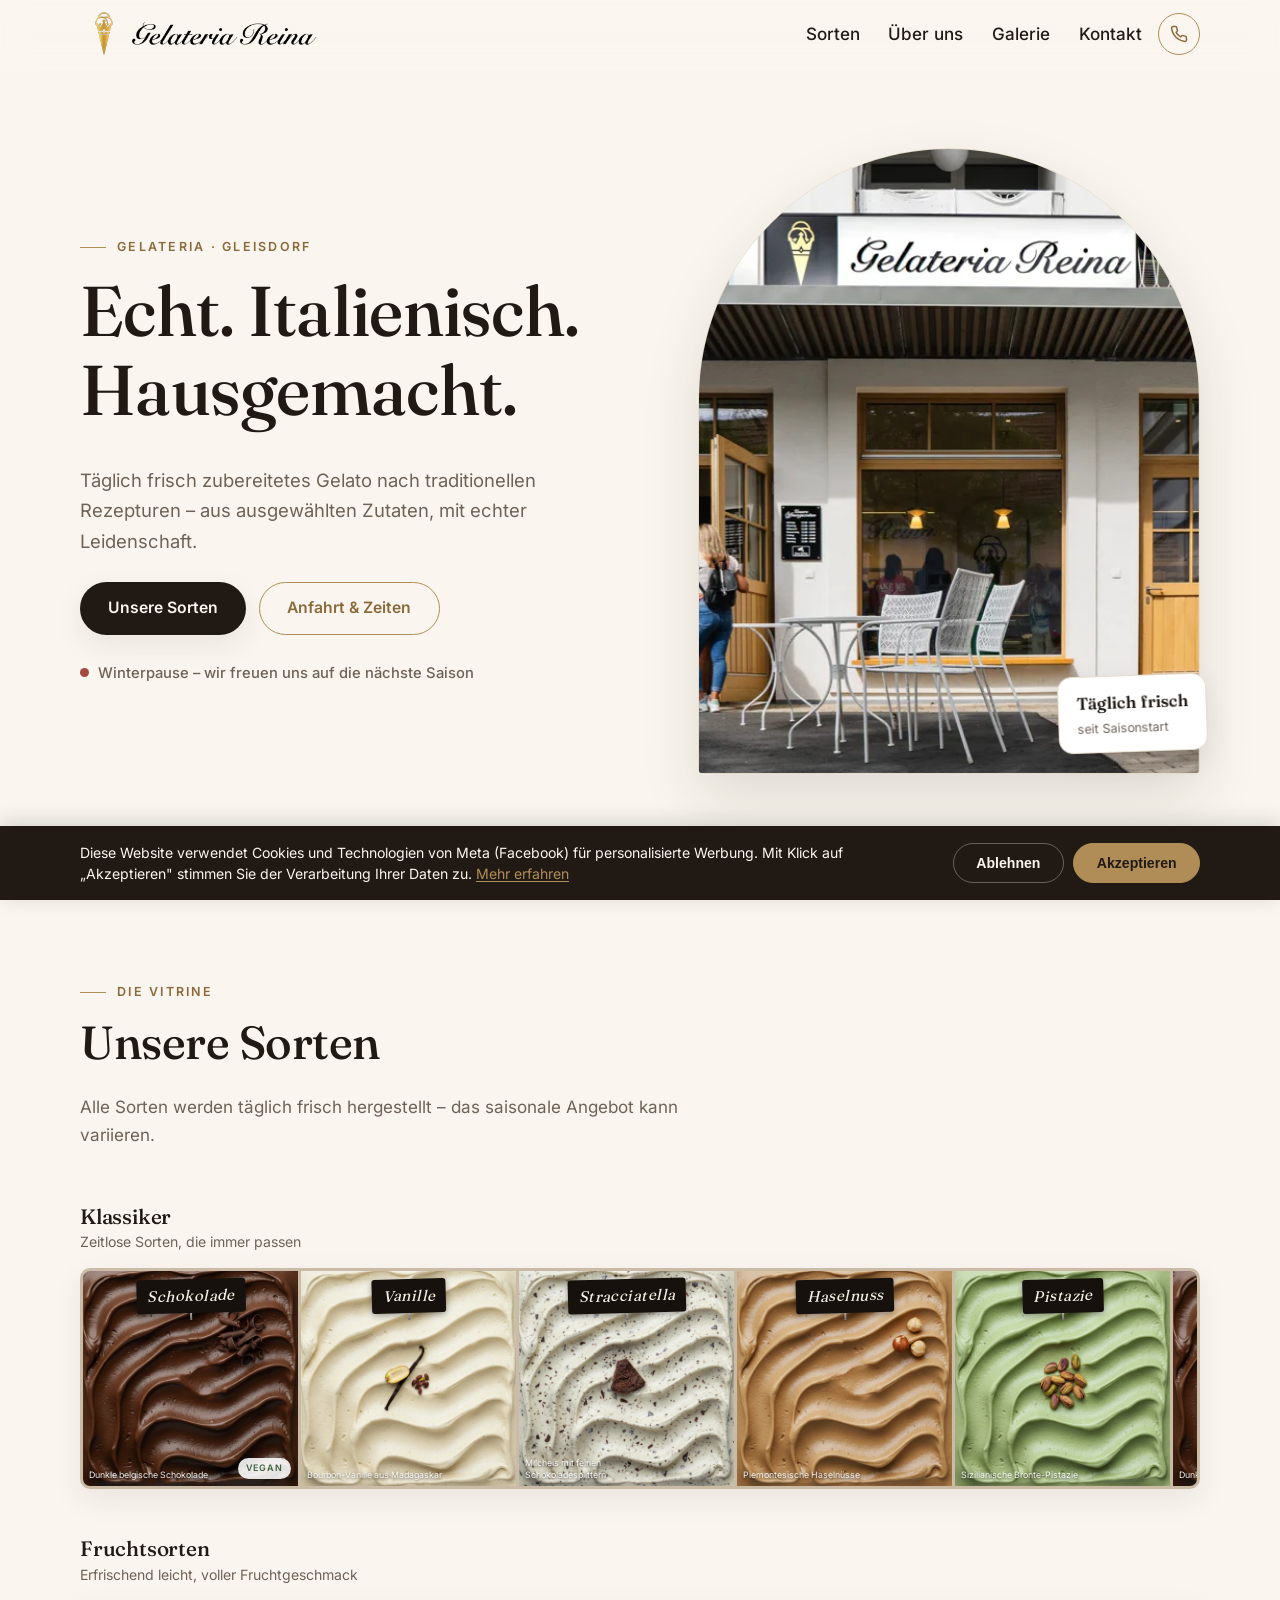
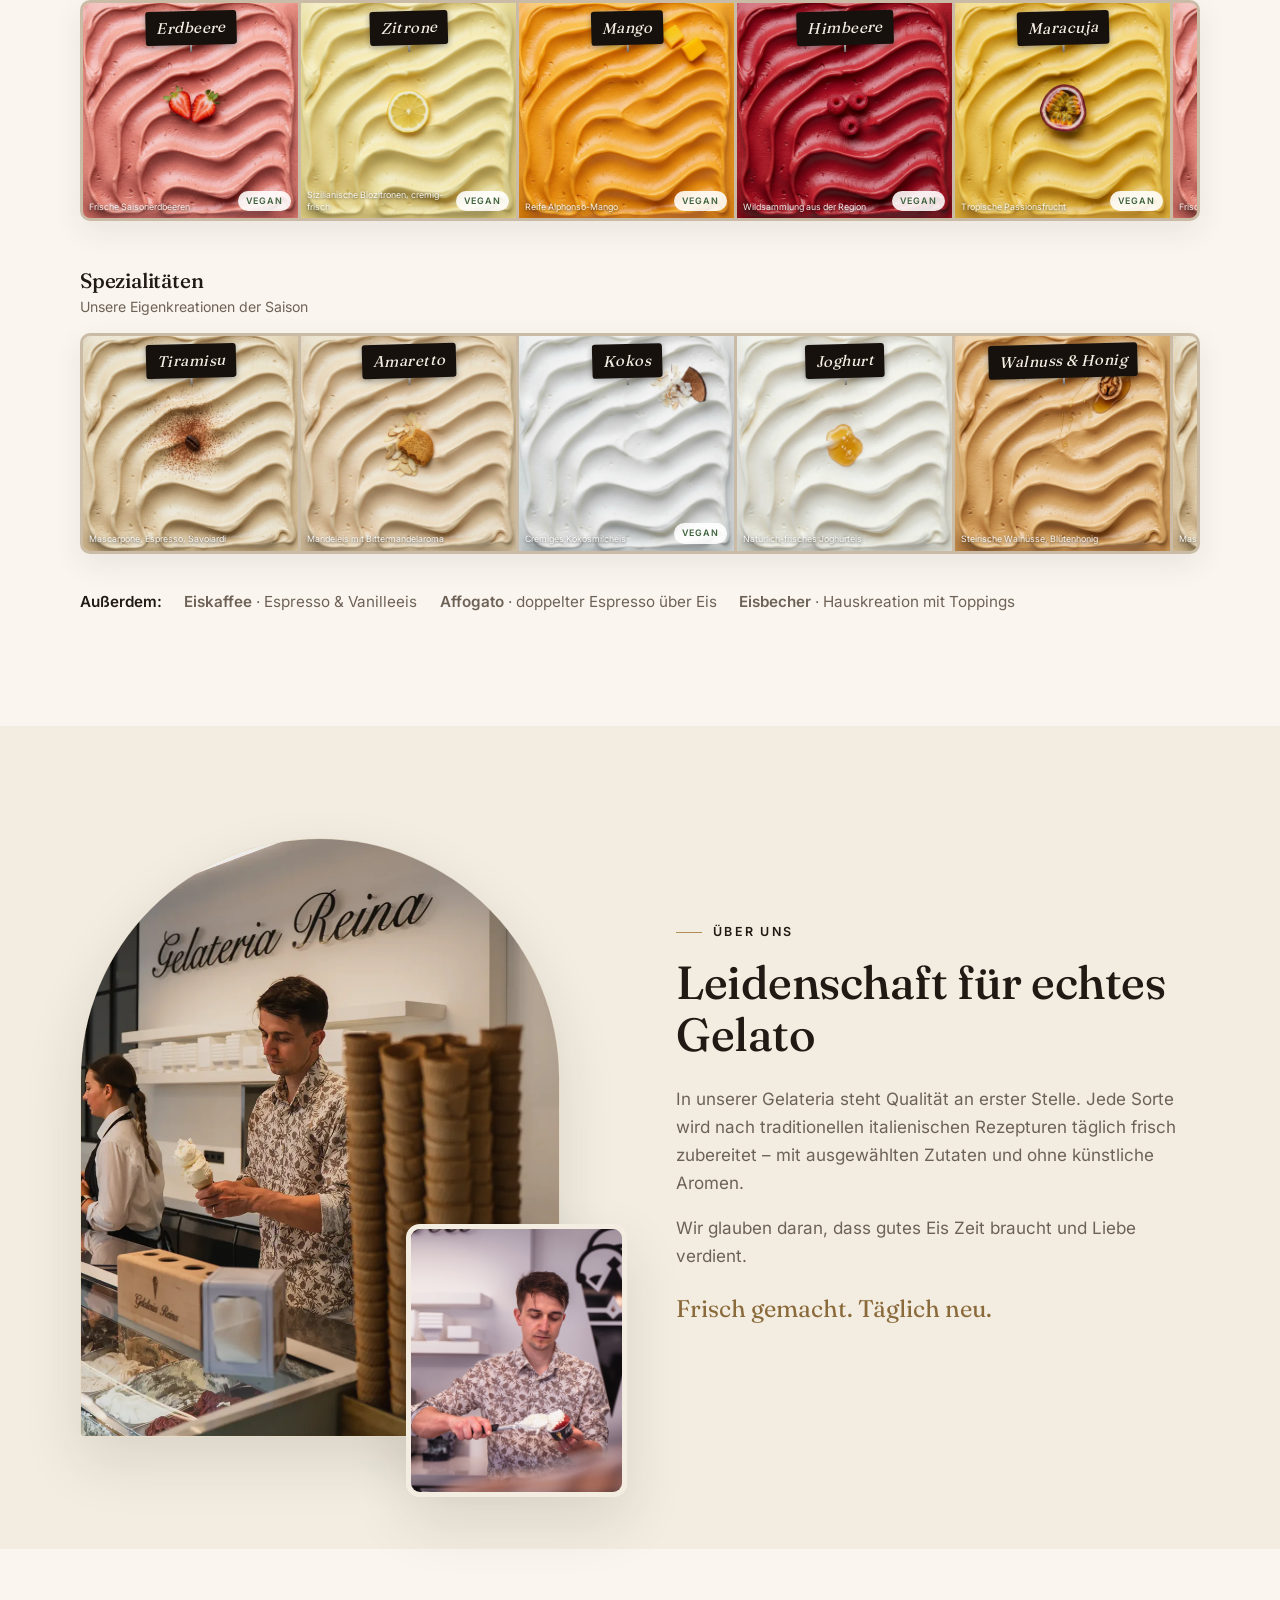
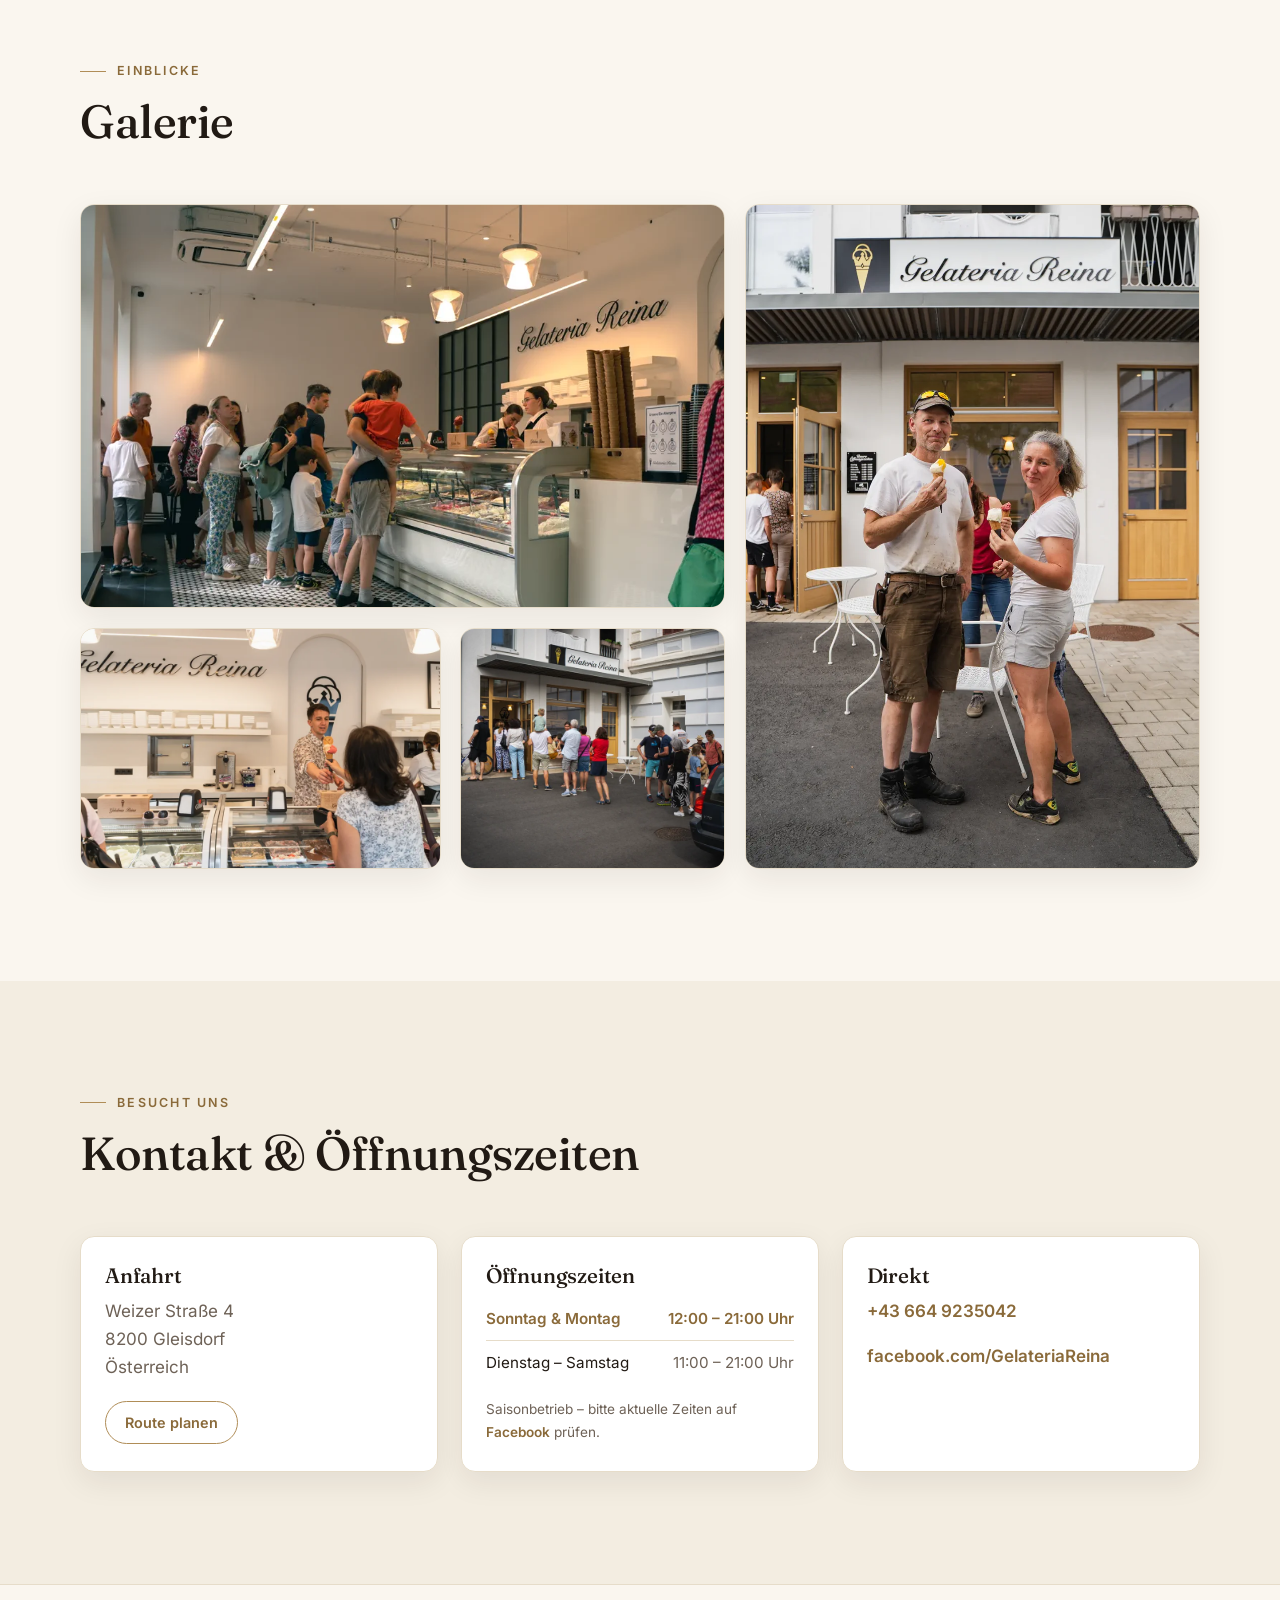
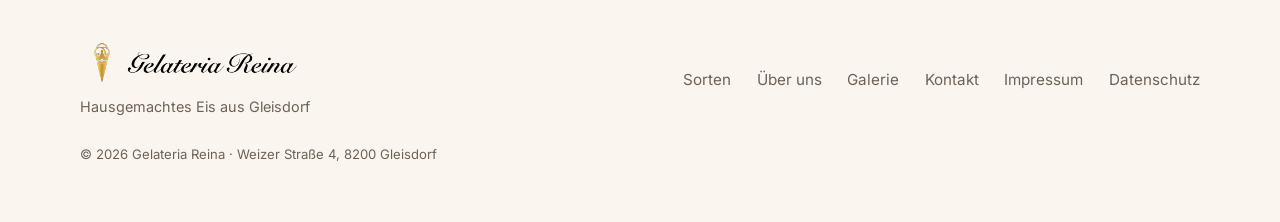
==== commit 0e031751: "feat: Reina-Logo eingebunden (Header, Footer, Favicons) - Transparentes PNG-Logo (4666x922 RGBA) in " ====
--- a/index.html
+++ b/index.html
@@ -5,6 +5,9 @@
 <meta name="viewport" content="width=device-width, initial-scale=1.0">
 <title>Gelateria Reina · Hausgemachtes Eis in Gleisdorf</title>
 <meta name="description" content="Gelateria Reina in Gleisdorf – täglich frisch zubereitetes Gelato nach traditionellen italienischen Rezepturen. Klassiker, Fruchtsorten und Spezialitäten. Täglich geöffnet ab 11 bzw. 12 Uhr.">
+<link rel="icon" type="image/png" sizes="32x32" href="assets/images/favicon-32.png">
+<link rel="icon" type="image/png" sizes="16x16" href="assets/images/favicon-16.png">
+<link rel="apple-touch-icon" href="assets/images/apple-touch-icon.png">
 <link rel="stylesheet" href="css/fonts.css">
 <link rel="stylesheet" href="css/cookie.css">
 <link rel="stylesheet" href="css/style.css">
@@ -15,9 +18,18 @@
 <!-- ══════════ HEADER ══════════ -->
 <header class="header" id="header">
   <div class="header-inner">
-    <a href="#home" class="logo">
-      <span class="logo-name">Gelateria Reina</span>
-      <span class="logo-sub">Gleisdorf</span>
+    <a href="#home" class="logo" aria-label="Gelateria Reina – zur Startseite">
+      <picture>
+        <source srcset="assets/images/logo-reina-400.webp 400w, assets/images/logo-reina-800.webp 800w"
+                sizes="(max-width: 480px) 200px, 260px"
+                type="image/webp">
+        <img src="assets/images/logo-reina-400.png"
+             srcset="assets/images/logo-reina-400.png 400w, assets/images/logo-reina-800.png 800w"
+             sizes="(max-width: 480px) 200px, 260px"
+             width="4539" height="922"
+             alt="Gelateria Reina"
+             class="logo-img">
+      </picture>
     </a>
     <nav class="nav" id="nav" aria-label="Hauptnavigation">
       <a href="#sorten">Sorten</a>
@@ -306,7 +318,13 @@
 <footer class="footer">
   <div class="container footer-inner">
     <div>
-      <p class="footer-logo">Gelateria Reina</p>
+      <img src="assets/images/logo-reina-400.webp"
+           srcset="assets/images/logo-reina-400.webp 400w, assets/images/logo-reina-800.webp 800w"
+           sizes="220px"
+           width="4539" height="922"
+           alt="Gelateria Reina"
+           class="footer-logo-img"
+           loading="lazy">
       <p class="footer-sub">Hausgemachtes Eis aus Gleisdorf</p>
     </div>
     <nav class="footer-nav" aria-label="Footer">
--- a/css/style.css
+++ b/css/style.css
@@ -131,9 +131,15 @@
   align-items: center;
   gap: 1rem;
 }
-.logo { display: flex; flex-direction: column; line-height: 1.1; margin-right: auto; }
-.logo-name { font-family: var(--f-display); font-size: 1.25rem; font-weight: 600; }
-.logo-sub { font-size: .68rem; letter-spacing: .28em; text-transform: uppercase; color: var(--c-gold-deep); }
+.logo { display: inline-flex; align-items: center; margin-right: auto; line-height: 0; }
+.logo-img {
+  height: 40px;
+  width: auto;
+  display: block;
+}
+@media (min-width: 760px) {
+  .logo-img { height: 48px; }
+}
 
 .nav {
   position: absolute;
@@ -471,6 +477,12 @@
 .footer { padding: 3.5rem 0 7rem; border-top: 1px solid var(--c-line); background: var(--c-bg); }
 .footer-inner { display: grid; gap: 1.6rem; }
 .footer-logo { font-family: var(--f-display); font-size: 1.4rem; font-weight: 600; margin: 0; }
+.footer-logo-img {
+  height: 44px;
+  width: auto;
+  display: block;
+  margin-bottom: .6rem;
+}
 .footer-sub { color: var(--c-muted); font-size: .9rem; margin: 0; }
 .footer-nav { display: flex; flex-wrap: wrap; gap: .4rem 1.6rem; }
 .footer-nav a { color: var(--c-muted); font-size: .95rem; }
